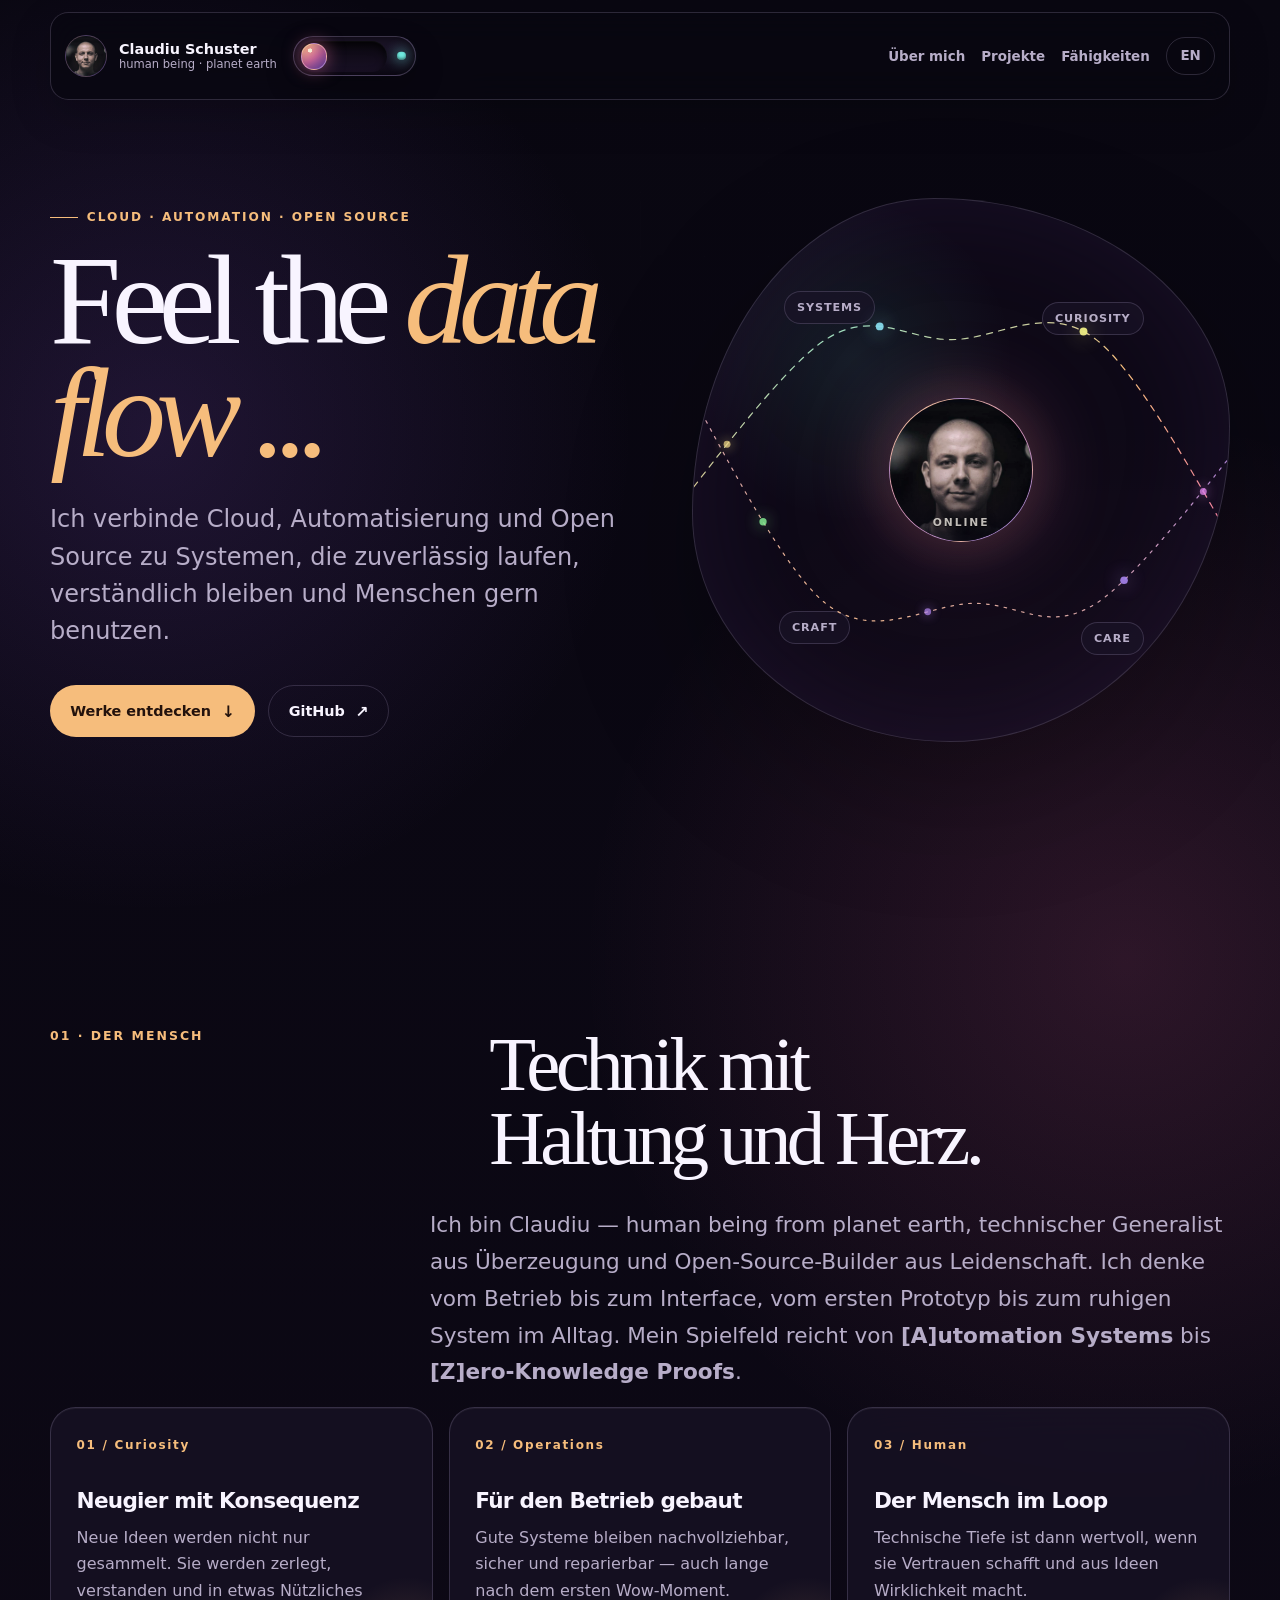
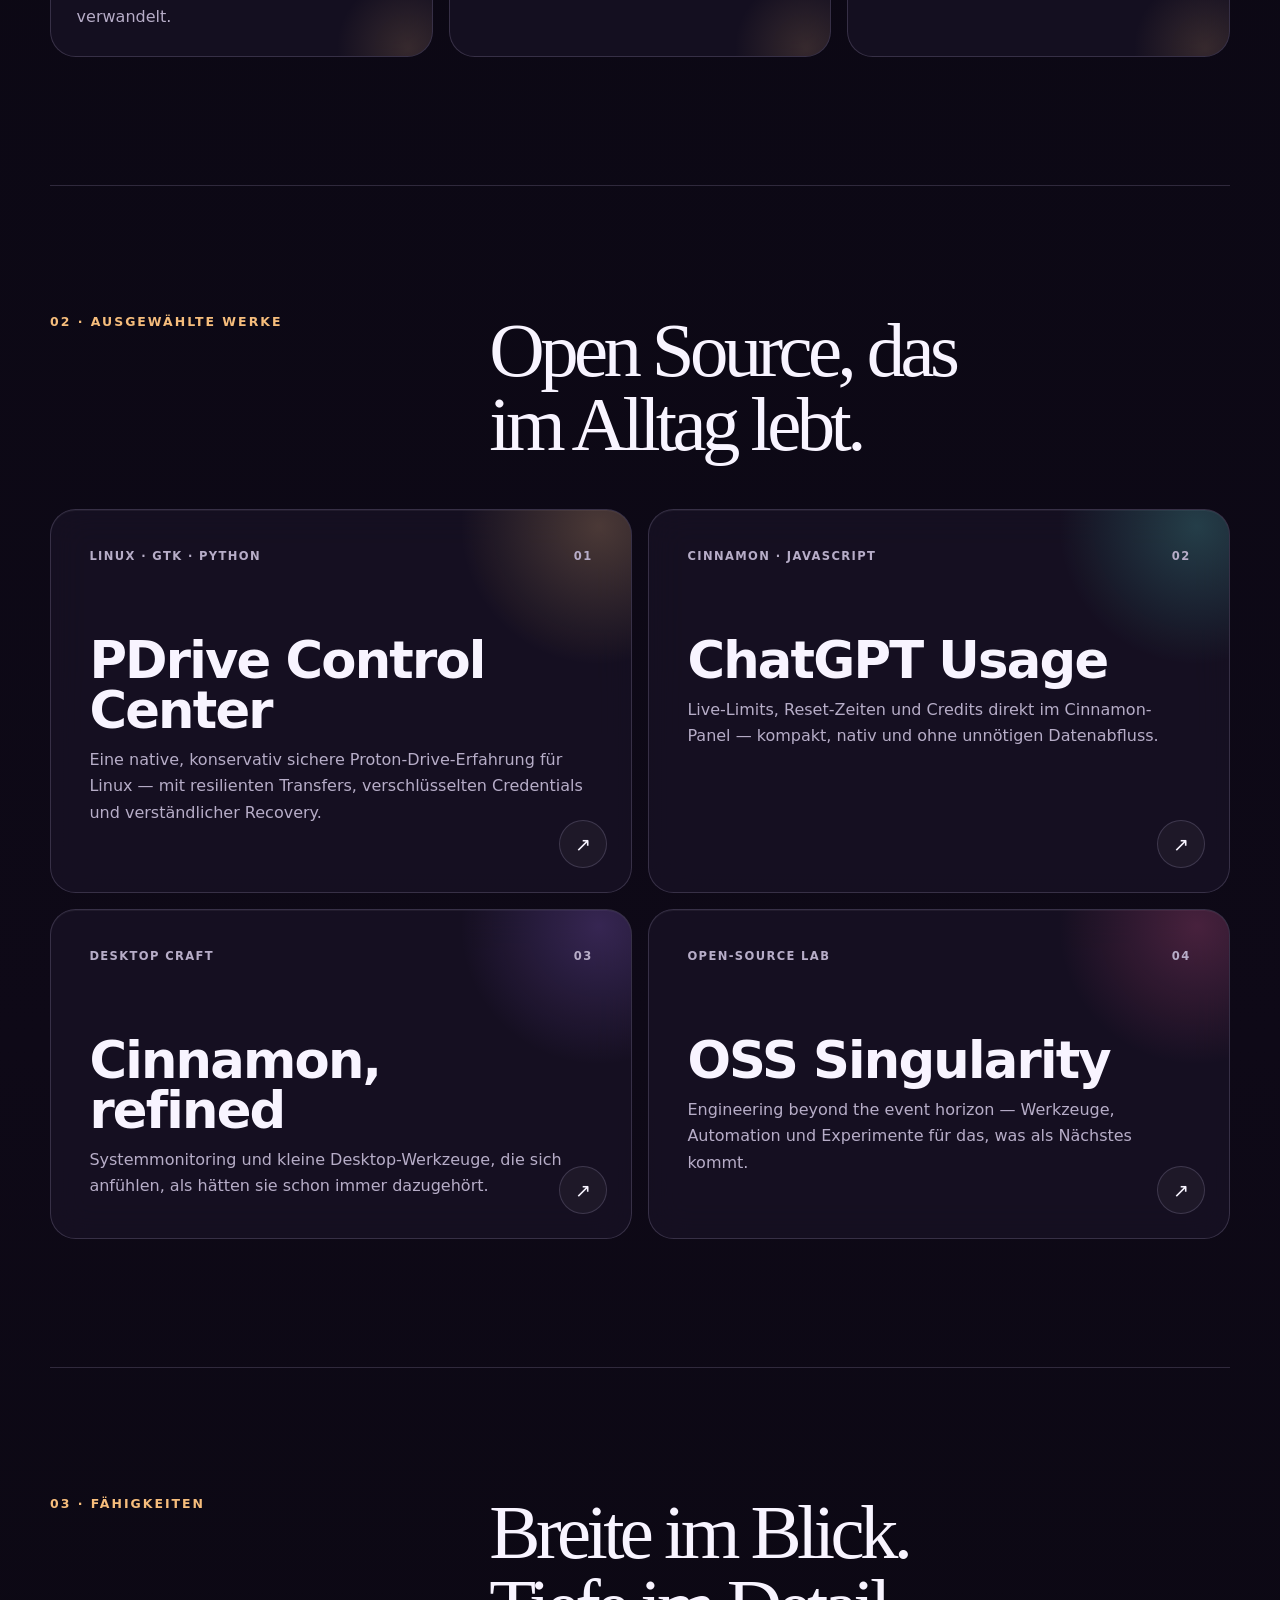
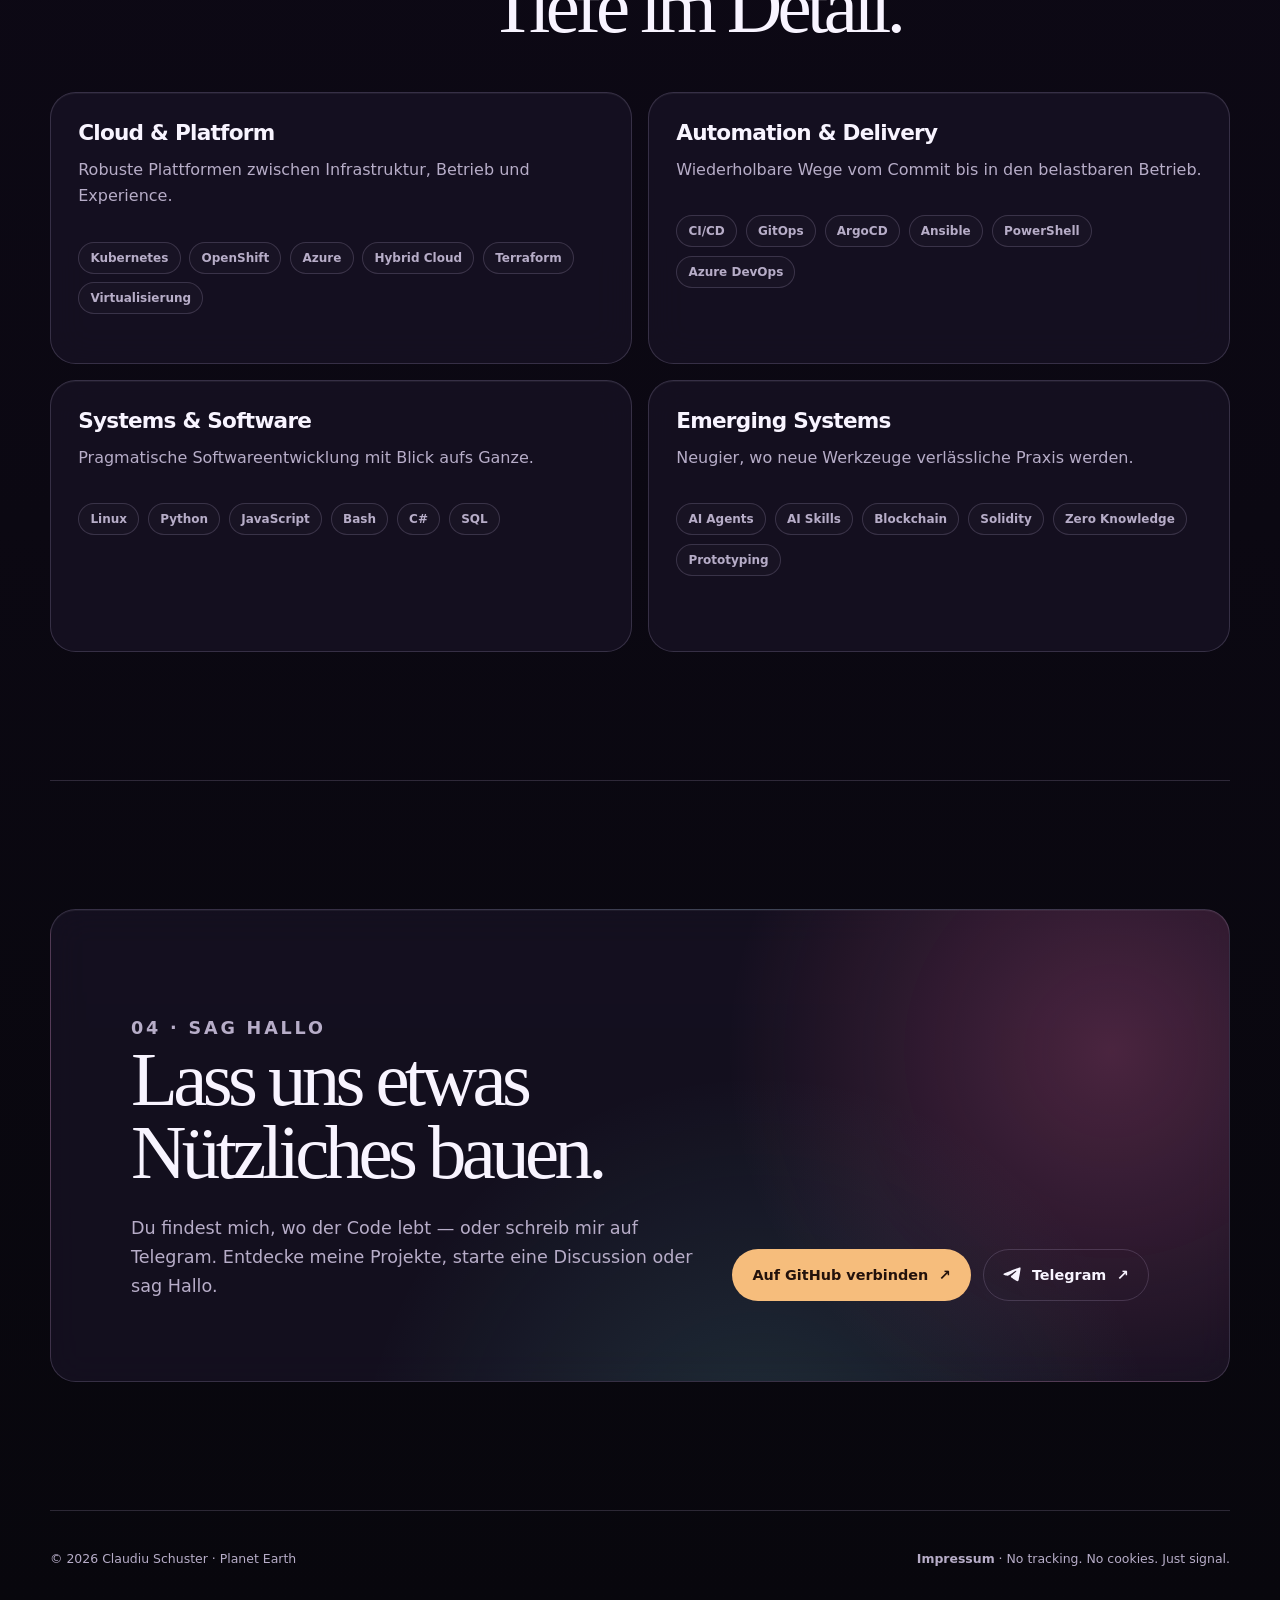
==== index.html @ f8cb6d6e "Rename work anchor to projects Align the project section's URL anchor and theme-switcher selectors w" ====
<!doctype html>
<html lang="de" data-world="atelier" data-bilingual>
  <head>
    <meta charset="utf-8">
    <meta name="viewport" content="width=device-width, initial-scale=1">
    <meta name="description" content="Claudiu Schuster verbindet Cloud, Automation und Open Source mit technischer Tiefe und menschlicher Neugier.">
    <meta id="theme-color" name="theme-color" content="#090711">
    <meta property="og:type" content="website">
    <meta property="og:site_name" content="Claudiu Schuster">
    <meta property="og:locale" content="de_DE">
    <meta property="og:locale:alternate" content="en_US">
    <meta property="og:title" content="Claudiu Schuster — Feel the data flow ...">
    <meta property="og:description" content="Cloud, Automation und Open Source — technische Tiefe mit menschlicher Neugier.">
    <meta property="og:url" content="https://claudiuschuster.de/">
    <meta property="og:image" content="https://claudiuschuster.de/assets/social-preview.png">
    <meta property="og:image:secure_url" content="https://claudiuschuster.de/assets/social-preview.png">
    <meta property="og:image:type" content="image/png">
    <meta property="og:image:width" content="1200">
    <meta property="og:image:height" content="630">
    <meta property="og:image:alt" content="Claudiu Schuster — two design worlds, one engineering signal">
    <meta name="twitter:card" content="summary_large_image">
    <meta name="twitter:title" content="Claudiu Schuster — Feel the data flow ...">
    <meta name="twitter:description" content="Cloud, Automation und Open Source — technische Tiefe mit menschlicher Neugier.">
    <meta name="twitter:image" content="https://claudiuschuster.de/assets/social-preview.png">
    <meta name="twitter:image:alt" content="Claudiu Schuster — two design worlds, one engineering signal">
    <link rel="canonical" href="https://claudiuschuster.de/">
    <link rel="icon" href="assets/favicon.svg" type="image/svg+xml">
    <title>Claudiu Schuster — Feel the data flow ...</title>
    <link rel="stylesheet" href="assets/base.css">
    <link rel="stylesheet" href="assets/world-switch.css">
    <link id="world-theme" rel="stylesheet" href="assets/atelier.css">
    <script src="assets/theme-boot.js"></script>
    <script src="assets/theme-switcher.js" defer></script>
    <script src="assets/profile-edge-transition.js" defer></script>
  </head>
  <body>
    <a class="skip-link" href="#main"><span class="lang-de">Zum Inhalt springen</span><span class="lang-en">Skip to content</span></a>
    <div class="world-flare" aria-hidden="true"></div>
    <p class="visually-hidden" id="world-status" aria-live="polite"></p>

    <header class="site-header site-shell">
      <div class="header-identity">
        <a class="brand" href="./" aria-label="Claudiu Schuster — Startseite" data-label-de="Claudiu Schuster — Startseite" data-label-en="Claudiu Schuster — Home"><span class="brand-mark"><img src="assets/profile.png" alt="" width="640" height="640"></span><span class="brand-copy"><strong>Claudiu Schuster</strong><span>human being · planet earth</span></span></a>
        <button class="dimension-switch dimension-switch--atelier" type="button" role="switch" aria-checked="false" aria-label="Zum Prismatic Workshop wechseln" data-label-de="Zum Prismatic Workshop wechseln" data-label-en="Switch to Prismatic Workshop" data-world-target="prismatic"><span class="atelier-rail"><span class="atelier-orb"></span></span><span class="atelier-led" aria-hidden="true"></span></button>
        <button class="dimension-switch dimension-switch--prismatic" type="button" role="switch" aria-checked="true" aria-label="Zum Data Flow Atelier wechseln" data-label-de="Zum Data Flow Atelier wechseln" data-label-en="Switch to Data Flow Atelier" data-world-target="atelier"><span class="prism-return" aria-hidden="true">◐</span><span class="prism-current">spectrum</span><span class="prism-arrow" aria-hidden="true">↙</span></button>
      </div>
      <nav class="site-nav" aria-label="Hauptnavigation" data-label-de="Hauptnavigation" data-label-en="Main navigation">
        <ul class="nav-links"><li><a href="#about"><span class="lang-de">Über mich</span><span class="lang-en">About</span></a></li><li><a href="#projects"><span class="lang-de">Projekte</span><span class="lang-en">Projects</span></a></li><li><a href="#capabilities"><span class="lang-de">Fähigkeiten</span><span class="lang-en">Capabilities</span></a></li></ul>
        <ul class="nav-actions"><li><button class="language-link" type="button" aria-label="Zur englischen Sprachversion wechseln" data-label-de="Zur englischen Sprachversion wechseln" data-label-en="Switch to the German language version" data-language-toggle><span class="lang-de">EN</span><span class="lang-en">DE</span></button></li></ul>
      </nav>
    </header>

    <main id="main">
      <section class="hero site-shell" aria-labelledby="hero-title">
        <div class="hero-copy">
          <p class="eyebrow"><span data-world-only="atelier">Cloud · Automation · Open Source</span><span data-world-only="prismatic">Feel the data flow ...</span></p>
          <h1 id="hero-title"><span data-world-only="atelier">Feel the <em>data flow ...</em></span><span data-world-only="prismatic"><span class="lang-de">Neugier, <em>die liefert.</em></span><span class="lang-en">Curiosity <em>that ships.</em></span></span></h1>
          <p class="hero-lead"><span data-world-only="atelier"><span class="lang-de">Ich verbinde Cloud, Automatisierung und Open Source zu Systemen, die zuverlässig laufen, verständlich bleiben und Menschen gern benutzen.</span><span class="lang-en">I connect cloud, automation and open source into systems that run reliably, remain understandable and feel good to use.</span></span><span data-world-only="prismatic"><span class="lang-de">Ich mache robuste Systeme aus Cloud, Automatisierung und Open Source — mit technischer Tiefe, Freude am Experiment und<br>einem klaren Blick für die Menschen davor.</span><span class="lang-en">I turn cloud, automation and open source into robust systems — with technical depth, joy in experimentation and a clear view of the people in front of them.</span></span></p>
          <div class="hero-actions"><a class="button button-primary" href="#projects"><span data-world-only="atelier"><span class="lang-de">Werke entdecken</span><span class="lang-en">Explore the creations</span></span><span data-world-only="prismatic"><span class="lang-de">Zeig mir die Projekte</span><span class="lang-en">Show me the projects</span></span> <span class="button-arrow" aria-hidden="true">↓</span></a><a class="button" href="https://github.com/ClaudiuSchuster">GitHub <span class="button-arrow" aria-hidden="true">↗</span></a></div>
        </div>
        <div class="flow-canvas" aria-hidden="true">
          <svg viewBox="0 0 600 600" preserveAspectRatio="none" aria-hidden="true">
            <defs><linearGradient id="atelierGradientOne" x1="0" y1="0" x2="1" y2="1"><stop offset="0" stop-color="#70eadf"/><stop offset="0.48" stop-color="#f6bd7c"/><stop offset="1" stop-color="#ee6da9"/></linearGradient><linearGradient id="atelierGradientTwo" x1="1" y1="0" x2="0" y2="1"><stop offset="0" stop-color="#9a72e8"/><stop offset="1" stop-color="#f6bd7c"/></linearGradient></defs>
            <path class="flow-line flow-line-one" d="M-40 430 C120 410 75 210 275 175 S520 450 650 310"/><path class="flow-line flow-line-two" d="M-50 185 C120 260 175 45 330 120 S430 420 650 460"/><circle class="flow-node" cx="70.5" cy="192.5" r="4"/><circle class="flow-node" cx="102" cy="309" r="4"/><circle class="flow-node" cx="274" cy="174" r="4"/><circle class="flow-node" cx="458" cy="250" r="4"/><circle class="flow-node" cx="332" cy="121" r="4"/><circle class="flow-node" cx="455.9" cy="277.1" r="4"/>
          </svg>
          <div class="signal-core"><span class="signal-shadow-frame" aria-hidden="true"></span><img src="assets/profile.png" alt="" width="640" height="640"><span class="signal-status"><span data-world-only="atelier">online</span><span data-world-only="prismatic">build mode</span></span></div><span class="signal-tag">systems</span><span class="signal-tag">curiosity</span><span class="signal-tag">craft</span><span class="signal-tag">care</span>
        </div>
      </section>

      <section class="section site-shell" id="about" aria-labelledby="about-title">
        <div class="section-header"><p class="section-kicker"><span class="lang-de">01 · Der Mensch</span><span class="lang-en">01 · The human</span></p><h2 id="about-title"><span data-world-only="atelier"><span class="lang-de">Technik mit Haltung und Herz.</span><span class="lang-en">Technology with purpose and heart.</span></span><span data-world-only="prismatic"><span class="lang-de">Generalist aus Überzeugung. Builder aus Leidenschaft.</span><span class="lang-en">Generalist by choice. Builder by nature.</span></span></h2></div>
        <p class="section-intro"><span class="lang-de">Ich bin Claudiu — human being from planet earth, technischer Generalist aus Überzeugung und Open-Source-Builder aus Leidenschaft. Ich denke vom Betrieb bis zum Interface, vom ersten Prototyp bis zum ruhigen System im Alltag. Mein Spielfeld reicht von <strong>[A]utomation Systems</strong> bis <strong>[Z]ero-Knowledge Proofs</strong>.</span><span class="lang-en">I’m Claudiu — a human being from planet earth, a technical generalist by conviction and an open-source builder by passion. I think from operations to interface, from the first prototype to the calm system people rely on every day. My playground spans <strong>[A]utomation Systems</strong> to <strong>[Z]ero-Knowledge Proofs</strong>.</span></p>
        <div class="about-grid"><article class="principle"><span class="principle-number">01 / Curiosity</span><h3><span class="lang-de">Neugier mit Konsequenz</span><span class="lang-en">Curiosity with consequence</span></h3><p><span class="lang-de">Neue Ideen werden nicht nur gesammelt. Sie werden zerlegt, verstanden und in etwas Nützliches verwandelt.</span><span class="lang-en">New ideas are not merely collected. They are dismantled, understood and shaped into something useful.</span></p></article><article class="principle"><span class="principle-number">02 / Operations</span><h3><span class="lang-de">Für den Betrieb gebaut</span><span class="lang-en">Built to be operated</span></h3><p><span class="lang-de">Gute Systeme bleiben nachvollziehbar, sicher und reparierbar — auch lange nach dem ersten Wow-Moment.</span><span class="lang-en">Good systems remain understandable, secure and repairable — long after the first wow moment.</span></p></article><article class="principle"><span class="principle-number">03 / Human</span><h3><span class="lang-de">Der Mensch im Loop</span><span class="lang-en">The human in the loop</span></h3><p><span class="lang-de">Technische Tiefe ist dann wertvoll, wenn sie Vertrauen schafft und aus Ideen Wirklichkeit macht.</span><span class="lang-en">Technical depth matters most when it builds trust and turns ideas into reality.</span></p></article></div>
      </section>

      <section class="section site-shell" id="projects" aria-labelledby="projects-title">
        <div class="section-header"><p class="section-kicker">02 · <span class="lang-de">Ausgewählte Werke</span><span class="lang-en">Selected creations</span></p><h2 id="projects-title"><span data-world-only="atelier"><span class="lang-de">Open Source, das im Alltag lebt.</span><span class="lang-en">Open Source for everyday life.</span></span><span data-world-only="prismatic"><span class="lang-de">Ideen werden zu nützlichen Dingen.</span><span class="lang-en">Ideas turned into useful things.</span></span></h2></div>
        <div class="project-grid"><a class="project-card" data-preview-src="https://raw.githubusercontent.com/oss-singularity/proton-drive-linux/main/.github/social-preview.png" href="https://github.com/oss-singularity/proton-drive-linux"><span class="project-meta"><span>Linux · GTK · Python</span><span>01</span></span><h3>PDrive Control Center</h3><p><span class="lang-de">Eine native, konservativ sichere Proton-Drive-Erfahrung für Linux — mit resilienten Transfers, verschlüsselten Credentials und verständlicher Recovery.</span><span class="lang-en">A native, conservatively safe Proton Drive experience for Linux — with resilient transfers, encrypted credentials and understandable recovery.</span></p><span class="project-link" aria-hidden="true">↗</span></a><a class="project-card" data-preview-src="https://raw.githubusercontent.com/oss-singularity/cinnamon-chatgpt-usage/main/.github/social-preview.png" href="https://github.com/oss-singularity/cinnamon-chatgpt-usage"><span class="project-meta"><span>Cinnamon · JavaScript</span><span>02</span></span><h3>ChatGPT Usage</h3><p><span class="lang-de">Live-Limits, Reset-Zeiten und Credits direkt im Cinnamon-Panel — kompakt, nativ und ohne unnötigen Datenabfluss.</span><span class="lang-en">Live limits, reset times and credits in the Cinnamon panel — compact, native and without unnecessary data exposure.</span></p><span class="project-link" aria-hidden="true">↗</span></a><a class="project-card" data-preview-src="https://repository-images.githubusercontent.com/1343030536/d2d77c58-d01d-4e59-8258-5c954080e904" href="https://github.com/oss-singularity/cinnamon-system-monitor"><span class="project-meta"><span>Desktop craft</span><span>03</span></span><h3>Cinnamon, refined</h3><p><span class="lang-de">Systemmonitoring und kleine Desktop-Werkzeuge, die sich anfühlen, als hätten sie schon immer dazugehört.</span><span class="lang-en">System monitoring and small desktop tools that feel as though they have always belonged there.</span></p><span class="project-link" aria-hidden="true">↗</span></a><a class="project-card" data-preview-src="https://oss-singularity.io/assets/social/oss-singularity-social-preview.png" href="https://github.com/oss-singularity"><span class="project-meta"><span>Open-source lab</span><span>04</span></span><h3>OSS Singularity</h3><p><span class="lang-de">Engineering beyond the event horizon — Werkzeuge, Automation und Experimente für das, was als Nächstes kommt.</span><span class="lang-en">Engineering beyond the event horizon — tools, automation and experiments built for what comes next.</span></p><span class="project-link" aria-hidden="true">↗</span></a></div>
      </section>

      <section class="section site-shell" id="capabilities" aria-labelledby="capabilities-title">
        <div class="section-header"><p class="section-kicker">03 · <span class="lang-de">Fähigkeiten</span><span class="lang-en">Capabilities</span></p><h2 id="capabilities-title"><span data-world-only="atelier"><span class="lang-de">Breite im Blick. Tiefe im Detail.</span><span class="lang-en">Breadth in view. Depth in detail.</span></span><span data-world-only="prismatic"><span class="lang-de">Full-spectrum engineering.</span><span class="lang-en">Full-spectrum engineering.</span></span></h2></div>
        <div class="capability-grid"><article class="capability-card"><h3>Cloud & Platform</h3><p><span class="lang-de">Robuste Plattformen zwischen Infrastruktur, Betrieb und Experience.</span><span class="lang-en">Robust platforms across infrastructure, operations and experience.</span></p><ul class="tag-list"><li>Kubernetes</li><li>OpenShift</li><li>Azure</li><li>Hybrid Cloud</li><li>Terraform</li><li><span class="lang-de">Virtualisierung</span><span class="lang-en">Virtualization</span></li></ul></article><article class="capability-card"><h3>Automation & Delivery</h3><p><span class="lang-de">Wiederholbare Wege vom Commit bis in den belastbaren Betrieb.</span><span class="lang-en">Repeatable paths from commit to resilient operations.</span></p><ul class="tag-list"><li>CI/CD</li><li>GitOps</li><li>ArgoCD</li><li>Ansible</li><li>PowerShell</li><li>Azure DevOps</li></ul></article><article class="capability-card"><h3>Systems & Software</h3><p><span class="lang-de">Pragmatische Softwareentwicklung mit Blick aufs Ganze.</span><span class="lang-en">Pragmatic software engineering with a clear view of the full system.</span></p><ul class="tag-list"><li>Linux</li><li>Python</li><li>JavaScript</li><li>Bash</li><li>C#</li><li>SQL</li></ul></article><article class="capability-card"><h3>Emerging Systems</h3><p><span class="lang-de">Neugier, wo neue Werkzeuge verlässliche Praxis werden.</span><span class="lang-en">Curiosity where new tools become reliable practice.</span></p><ul class="tag-list"><li>AI Agents</li><li>AI Skills</li><li>Blockchain</li><li>Solidity</li><li>Zero Knowledge</li><li>Prototyping</li></ul></article></div>
      </section>

      <section class="section site-shell" id="contact" aria-labelledby="contact-title"><div class="contact-card"><div><p class="section-kicker">04 · <span class="lang-de">Sag Hallo</span><span class="lang-en">Say hello</span></p><h2 id="contact-title"><span data-world-only="atelier"><span class="lang-de">Lass uns etwas Nützliches bauen.</span><span class="lang-en">Let’s build something useful.</span></span><span data-world-only="prismatic"><span class="lang-de">Lass uns das nächste Ding verwirklichen.</span><span class="lang-en">Let’s make the next thing real.</span></span></h2><p><span class="lang-de">Du findest mich, wo der Code lebt — oder schreib mir auf Telegram. Entdecke meine Projekte, starte eine Discussion oder sag Hallo.</span><span class="lang-en">You’ll find me where the code lives — or message me on Telegram.<br>Explore my projects, start a discussion or say hello.</span></p></div><div class="contact-actions"><a class="button button-primary" href="https://github.com/ClaudiuSchuster"><span class="lang-de">Auf GitHub verbinden</span><span class="lang-en">Connect on GitHub</span> <span aria-hidden="true">↗</span></a><a class="button" href="https://t.me/ClaudiuSchuster"><svg class="telegram-icon" width="16" height="16" viewBox="0 0 16 16" fill="currentColor" aria-hidden="true" focusable="false"><path d="M1.331 6.366C5.358 4.672 8.043 3.556 9.386 3.017c3.836-1.541 4.633-1.808 5.152-1.817.114-.002.37.025.536.155.14.11.178.257.196.361.019.104.042.34.023.525-.208 2.108-1.107 7.225-1.565 9.586-.193.999-.575 1.334-.944 1.367-.803.071-1.412-.512-2.188-1.003-1.216-.77-1.902-1.248-3.082-1.999-1.364-.868-.48-1.345.298-2.124.203-.204 3.737-3.307 3.805-3.588.009-.036.017-.167-.064-.236-.081-.07-.2-.046-.286-.027-.122.026-2.064 1.266-5.826 3.717-.551.366-1.05.544-1.498.534-.493-.01-1.442-.269-2.147-.49-.865-.272-1.552-.415-1.492-.876.031-.24.373-.486 1.027-.737Z"></path></svg>Telegram <span aria-hidden="true">↗</span></a></div></div></section>
    </main>

    <footer class="site-footer site-shell"><span>© 2026 Claudiu Schuster · Planet Earth</span><span><a href="legal.html"><span class="lang-de">Impressum</span><span class="lang-en">Legal notice</span></a> · No tracking. No cookies. <span data-world-only="atelier">Just signal.</span><span data-world-only="prismatic">Full spectrum.</span></span></footer>
  </body>
</html>
---- assets/base.css ----
:root {
  color-scheme: dark;
  font-family: Inter, ui-sans-serif, system-ui, -apple-system, BlinkMacSystemFont, "Segoe UI", sans-serif;
  font-synthesis: none;
  text-rendering: optimizeLegibility;
}

* {
  box-sizing: border-box;
}

html {
  scroll-behavior: smooth;
}

body {
  margin: 0;
  min-width: 320px;
  min-height: 100vh;
}

a {
  color: inherit;
}

button,
a {
  -webkit-tap-highlight-color: transparent;
}

.lang-en {
  display: none;
}

html[lang="en"] .lang-de {
  display: none;
}

html[lang="en"] .lang-en {
  display: revert;
}

:focus-visible {
  outline: 3px solid var(--focus);
  outline-offset: 4px;
}

.skip-link {
  position: fixed;
  z-index: 100;
  top: 1rem;
  left: 1rem;
  padding: 0.75rem 1rem;
  transform: translateY(-200%);
  border-radius: 999px;
  background: var(--surface-strong);
  color: var(--text);
}

.skip-link:focus {
  transform: translateY(0);
}

.site-shell {
  width: min(1180px, calc(100% - 2rem));
  margin-inline: auto;
}

.site-header {
  position: sticky;
  top: 0.75rem;
  z-index: 20;
  display: flex;
  align-items: center;
  justify-content: space-between;
  gap: 1rem;
  min-height: 5.5rem;
  transform: translateY(var(--header-lift, 0rem)) scale(var(--header-scale, 1));
  transform-origin: top center;
  transition: min-height 220ms ease, padding 220ms ease, border-color 220ms ease, background 220ms ease, box-shadow 220ms ease, transform 160ms ease;
  will-change: transform;
}

.site-header.is-scrolled {
  min-height: 4.6rem;
}

.brand {
  display: inline-flex;
  align-items: center;
  gap: 0.75rem;
  text-decoration: none;
}

.brand-mark {
  display: grid;
  overflow: hidden;
  width: 2.65rem;
  aspect-ratio: 1;
  place-items: center;
  border-radius: 50%;
  font-weight: 800;
  letter-spacing: -0.08em;
}

.brand-mark img {
  display: block;
  width: 100%;
  height: 100%;
  object-fit: cover;
}

.brand-copy {
  display: grid;
  gap: 0.05rem;
}

.brand-copy strong {
  font-size: 0.9rem;
}

.brand-copy span {
  color: var(--muted);
  font-size: 0.72rem;
}

.site-nav,
.nav-links,
.nav-actions {
  display: flex;
  align-items: center;
  gap: 1rem;
}

.nav-links,
.nav-actions {
  margin: 0;
  padding: 0;
  list-style: none;
}

.nav-links a,
.nav-actions a,
.nav-actions button {
  font-size: 0.84rem;
  font-weight: 700;
  text-decoration: none;
}

.language-link {
  display: none;
  min-height: 2.4rem;
  align-items: center;
  justify-content: center;
  padding-inline: 0.85rem;
  border: 1px solid var(--line);
  border-radius: 999px;
  background: transparent;
  color: inherit;
  cursor: pointer;
  font: inherit;
}

.js .language-link {
  display: inline-flex;
}

.eyebrow {
  display: inline-flex;
  align-items: center;
  gap: 0.55rem;
  margin: 0 0 1.25rem;
  color: var(--accent);
  font-size: 0.76rem;
  font-weight: 800;
  letter-spacing: 0.16em;
  text-transform: uppercase;
}

.eyebrow::before {
  width: 1.75rem;
  height: 1px;
  background: currentColor;
  content: "";
}

.hero {
  display: grid;
  min-height: calc(100vh - 5.5rem);
  align-items: center;
  gap: 3rem;
  padding-block: 4rem 7rem;
}

.hero-copy h1 {
  max-width: 10ch;
  margin: 0;
  font-size: clamp(4.2rem, 10vw, 8.6rem);
  font-weight: 750;
  letter-spacing: -0.075em;
  line-height: 0.88;
}

.hero-lead {
  max-width: 37rem;
  margin: 2rem 0 0;
  color: var(--muted);
  font-size: clamp(1.15rem, 2vw, 1.5rem);
  line-height: 1.55;
}

.hero-actions {
  display: flex;
  flex-wrap: wrap;
  gap: 0.85rem;
  margin-top: 2.2rem;
}

.button {
  display: inline-flex;
  min-height: 3.25rem;
  align-items: center;
  justify-content: center;
  gap: 0.65rem;
  padding: 0.75rem 1.2rem;
  border: 1px solid var(--line);
  border-radius: 999px;
  font-size: 0.9rem;
  font-weight: 800;
  text-decoration: none;
}

.button-primary {
  border-color: transparent;
  background: var(--accent);
  color: var(--accent-ink);
}

.button-arrow {
  font-size: 1.1em;
}

.flow-canvas {
  position: relative;
  min-height: 34rem;
  overflow: hidden;
}

.flow-canvas svg {
  position: absolute;
  z-index: 2;
  inset: 0;
  width: 100%;
  height: 100%;
  overflow: hidden;
}

.flow-shape {
  position: absolute;
  z-index: 2;
  top: 0;
  left: 0;
  display: none;
  pointer-events: none;
  transform-origin: 50% 50%;
  will-change: transform;
}

.flow-canvas--interactive svg {
  z-index: 5;
  pointer-events: none;
}

.signal-core {
  position: absolute;
  z-index: 3;
  display: grid;
  width: 9rem;
  aspect-ratio: 1;
  place-items: center;
  overflow: hidden;
  border-radius: 50%;
  isolation: isolate;
  text-align: center;
}

.signal-core > img {
  position: absolute;
  z-index: 0;
  inset: 0;
  width: 100%;
  height: 100%;
  object-fit: cover;
  object-position: 50% 43%;
  filter: saturate(0.78) contrast(1.06);
}

.signal-core::after {
  position: absolute;
  z-index: 0;
  inset: 0;
  background: linear-gradient(180deg, transparent 48%, rgb(9 7 17 / 12%) 62%, rgb(9 7 17 / 78%) 100%);
  content: "";
}

.signal-status {
  position: absolute;
  z-index: 1;
  right: 0;
  bottom: 0.78rem;
  left: 0;
  display: block;
  margin: 0;
  color: #fff9f2;
  font-size: 0.67rem;
  font-weight: 800;
  letter-spacing: 0.18em;
  line-height: 1;
  text-shadow: 0 1px 0 rgb(0 0 0 / 55%), 0 0 0.5rem rgb(0 0 0 / 65%);
  animation: signal-status-breathe 7.2s ease-in-out infinite;
  text-transform: uppercase;
}

.signal-status > span {
  display: block;
}

@keyframes signal-status-breathe {
  0%,
  100% {
    opacity: 0;
    text-shadow: 0 1px 0 rgb(0 0 0 / 55%), 0 0 0.5rem rgb(0 0 0 / 65%);
  }

  50% {
    opacity: 1;
    text-shadow: 0 1px 0 rgb(0 0 0 / 55%), 0 0 0.8rem rgb(255 249 242 / 32%), 0 0 1.2rem rgb(255 249 242 / 14%);
  }
}

.signal-tag {
  position: absolute;
  z-index: 4;
  padding: 0.55rem 0.75rem;
  border: 1px solid var(--line);
  border-radius: 999px;
  background: var(--surface);
  color: var(--muted);
  font-size: 0.7rem;
  font-weight: 800;
  letter-spacing: 0.08em;
  text-transform: uppercase;
}

.section {
  padding-block: clamp(5rem, 10vw, 9rem);
}

.section-header {
  display: grid;
  grid-template-columns: minmax(0, 0.55fr) minmax(0, 1fr);
  gap: 2rem;
  align-items: start;
  margin-bottom: 3rem;
}

.section-kicker {
  margin: 0;
  color: var(--accent);
  font-size: 0.78rem;
  font-weight: 850;
  letter-spacing: 0.16em;
  text-transform: uppercase;
}

.section-header h2,
.contact-card h2 {
  max-width: 14ch;
  margin: 0;
  font-size: clamp(2.6rem, 6vw, 5.4rem);
  letter-spacing: -0.06em;
  line-height: 0.96;
}

.section-intro {
  max-width: 50rem;
  margin: 0 0 1rem auto;
  color: var(--muted);
  font-size: clamp(1.1rem, 2vw, 1.35rem);
  line-height: 1.7;
}

#about .section-header {
  margin-bottom: 2rem;
}

.about-grid,
.project-grid,
.capability-grid {
  display: grid;
  gap: 1rem;
}

.about-grid {
  grid-template-columns: repeat(3, 1fr);
}

.principle,
.project-card,
.capability-card,
.contact-card {
  position: relative;
  overflow: hidden;
  border: 1px solid var(--line);
  background: var(--surface);
}

.principle {
  min-height: 15rem;
  padding: 1.6rem;
}

.principle-number {
  color: var(--accent);
  font-size: 0.75rem;
  font-weight: 850;
  letter-spacing: 0.14em;
}

.principle h3,
.project-card h3,
.capability-card h3 {
  margin: 2.2rem 0 0.75rem;
  font-size: 1.35rem;
  letter-spacing: -0.035em;
}

.principle p,
.project-card p,
.capability-card p,
.contact-card p {
  margin: 0;
  color: var(--muted);
  line-height: 1.65;
}

.project-grid {
  grid-template-columns: repeat(12, 1fr);
}

.project-card {
  grid-column: span 6;
  min-height: 24rem;
  padding: clamp(1.5rem, 4vw, 2.4rem);
  text-decoration: none;
}

.project-card::after {
  position: absolute;
  z-index: 0;
  inset: 0;
  background-image: var(--project-preview-overlay), var(--project-preview-url);
  background-position: center, right center;
  background-repeat: no-repeat;
  background-size: 100% 100%, auto 100%;
  content: "";
  opacity: 0;
  pointer-events: none;
  transition: opacity 220ms ease;
}

.project-card.is-preview-active::after {
  opacity: 1;
}

.project-card > * {
  position: relative;
  z-index: 1;
}

.project-card:nth-child(3),
.project-card:nth-child(4) {
  grid-column: span 6;
  min-height: 20rem;
}

.project-meta {
  display: flex;
  justify-content: space-between;
  gap: 1rem;
  color: var(--muted);
  font-size: 0.72rem;
  font-weight: 800;
  letter-spacing: 0.12em;
  text-transform: uppercase;
}

.project-card h3 {
  max-width: 12ch;
  margin-top: 4.5rem;
  font-size: clamp(2rem, 4vw, 3.6rem);
  line-height: 0.98;
}

.project-card p {
  max-width: 36rem;
}

.project-link {
  position: absolute;
  right: 1.5rem;
  bottom: 1.5rem;
  display: grid;
  width: 3rem;
  aspect-ratio: 1;
  place-items: center;
  border: 1px solid var(--line);
  border-radius: 50%;
  font-size: 1.2rem;
}

.capability-grid {
  grid-template-columns: repeat(2, 1fr);
}

.capability-card {
  min-height: 17rem;
  padding: 1.7rem;
}

.capability-card h3 {
  margin-top: 0;
}

.tag-list {
  display: flex;
  flex-wrap: wrap;
  gap: 0.55rem;
  margin: 2rem 0 0;
  padding: 0;
  list-style: none;
}

.tag-list li {
  padding: 0.5rem 0.7rem;
  border: 1px solid var(--line);
  border-radius: 999px;
  color: var(--muted);
  font-size: 0.75rem;
  font-weight: 750;
}

.contact-card {
  display: grid;
  grid-template-columns: minmax(0, 1fr) auto;
  align-items: end;
  gap: 2rem;
  padding: clamp(2rem, 7vw, 5rem);
}

.contact-card p {
  max-width: 42rem;
  margin-top: 1.5rem;
  font-size: 1.1rem;
}

.contact-actions {
  display: flex;
  flex-wrap: wrap;
  justify-content: flex-end;
  gap: 0.75rem;
}

.telegram-icon {
  display: block;
  width: 1.15rem;
  height: 1.15rem;
  flex: 0 0 auto;
}

.site-footer {
  display: flex;
  justify-content: space-between;
  gap: 1rem;
  padding-block: 2.5rem;
  color: var(--muted);
  font-size: 0.78rem;
}

.site-footer a {
  font-weight: 800;
  text-decoration: none;
}

.legal-main {
  flex: 1;
  min-height: 0;
  padding-block: clamp(2.5rem, 5vw, 5rem);
}

body.legal-page {
  display: flex;
  flex-direction: column;
  height: 100vh;
  min-height: 100vh;
}

.legal-heading {
  max-width: 9ch;
  margin: 0;
  font-size: clamp(3.5rem, 7.5vw, 5.5rem);
  letter-spacing: -0.07em;
  line-height: 0.88;
}

.legal-intro {
  max-width: 46rem;
  margin: 1.75rem 0 3rem;
  color: var(--muted);
  font-size: clamp(1.05rem, 2vw, 1.3rem);
  line-height: 1.6;
}

.legal-grid {
  display: grid;
  grid-template-columns: repeat(2, minmax(0, 1fr));
  gap: 1rem;
  max-width: 56rem;
}

.legal-card {
  padding: clamp(1.5rem, 4vw, 2.5rem);
  border: 1px solid var(--line);
  background: var(--surface);
}

.legal-card h2 {
  margin: 0 0 1.25rem;
  font-size: 1rem;
  letter-spacing: 0.12em;
  text-transform: uppercase;
}

.legal-card p,
.legal-card address {
  margin: 0;
  color: var(--muted);
  font-style: normal;
  line-height: 1.75;
}

.legal-card a {
  color: var(--text);
  font-weight: 800;
}

.legal-back {
  margin-top: 2.5rem;
}

@media (max-height: 820px) and (min-width: 881px) {
  body.legal-page .legal-main {
    padding-block: 2rem;
  }

  body.legal-page .legal-intro {
    margin: 1rem 0 1.5rem;
  }

  body.legal-page .legal-back {
    margin-top: 1.5rem;
  }

  body.legal-page .site-footer {
    padding-block: 1.5rem;
  }
}

@media (max-height: 680px) and (min-width: 881px) {
  body.legal-page {
    height: auto;
  }

  body.legal-page .legal-main {
    min-height: min-content;
    padding-block: 0.5rem;
  }

  body.legal-page .legal-heading {
    font-size: clamp(3rem, 6vw, 4rem);
  }

  body.legal-page .legal-intro {
    margin: 0.75rem 0 1rem;
  }

  body.legal-page .legal-back {
    margin-top: 1rem;
  }

  body.legal-page .site-footer {
    padding-block: 1rem;
  }
}

@media (max-width: 880px) {
  body.legal-page {
    height: auto;
  }

  body.legal-page .legal-main {
    min-height: min-content;
  }
}

@media (max-width: 880px) {
  .site-header {
    top: 0.5rem;
    align-items: flex-start;
    padding-block: 1rem;
  }

  .site-header.is-scrolled {
    padding-block: 0.6rem;
  }

  .nav-links {
    display: none;
  }

  .hero {
    grid-template-columns: 1fr;
    padding-top: 5rem;
  }

  .flow-canvas {
    min-height: 26rem;
  }

  .section-header,
  .contact-card {
    grid-template-columns: 1fr;
  }

  .contact-actions {
    justify-content: flex-start;
  }

  .about-grid,
  .capability-grid {
    grid-template-columns: 1fr;
  }
}

@media (max-width: 620px) {
  .site-shell {
    width: min(100% - 1.25rem, 1180px);
  }

  .brand-copy {
    display: none;
  }

  .site-nav,
  .nav-actions {
    gap: 0.5rem;
  }

  .hero-copy h1 {
    font-size: clamp(3.8rem, 21vw, 6rem);
  }

  .project-grid {
    display: grid;
    grid-template-columns: 1fr;
  }

  .project-card,
  .project-card:nth-child(3),
  .project-card:nth-child(4) {
    grid-column: auto;
    min-height: 22rem;
  }

  .contact-actions {
    display: grid;
  }

  .contact-actions .button {
    width: 100%;
  }

  .site-footer {
    flex-direction: column;
  }

  .legal-grid {
    grid-template-columns: 1fr;
  }
}

@media (prefers-reduced-motion: reduce) {
  html {
    scroll-behavior: auto;
  }

  .signal-status {
    animation: none;
    opacity: 1;
    text-shadow: 0 1px 0 rgb(0 0 0 / 55%), 0 0 0.5rem rgb(0 0 0 / 65%);
  }

  *,
  *::before,
  *::after {
    animation-duration: 0.01ms;
    animation-iteration-count: 1;
    transition-duration: 0.01ms;
  }
}
---- assets/world-switch.css ----
.header-identity {
  display: flex;
  align-items: center;
  gap: 1rem;
}

html:not([data-world="prismatic"]) [data-world-only="prismatic"] {
  display: none;
}

html[data-world="prismatic"] [data-world-only="atelier"] {
  display: none;
}

html[data-world="prismatic"] [data-world-only="prismatic"] {
  display: revert;
}

.dimension-switch {
  position: relative;
  flex: none;
  display: none;
  border: 0;
  font: inherit;
  cursor: pointer;
  -webkit-tap-highlight-color: transparent;
}

.js:not([data-world="prismatic"]) .dimension-switch--atelier {
  display: block;
}

html.js[data-world="prismatic"] .dimension-switch--prismatic {
  display: grid;
}

.dimension-switch--atelier {
  width: 7.7rem;
  height: 2.55rem;
  padding: 0;
  border: 1px solid rgb(224 206 255 / 22%);
  border-radius: 999px;
  background: linear-gradient(180deg, #21182f, #0d0915);
  box-shadow: inset 0 0.2rem 0.7rem rgb(0 0 0 / 64%), 0 0.7rem 1.8rem rgb(0 0 0 / 25%);
  color: #f8f4ff;
}

.atelier-rail {
  position: absolute;
  top: 0.28rem;
  left: 0.3rem;
  width: 5.55rem;
  height: 1.95rem;
  border-radius: 999px;
  background: linear-gradient(180deg, #0b0810, #181024);
  box-shadow: inset 0 0.25rem 0.55rem rgb(0 0 0 / 75%), inset 0 1px rgb(255 255 255 / 7%);
}

.atelier-orb {
  position: absolute;
  top: 0.15rem;
  left: 0.15rem;
  width: 1.65rem;
  aspect-ratio: 1;
  border: 1px solid rgb(255 255 255 / 22%);
  border-radius: 50%;
  background:
    radial-gradient(circle at 34% 26%, #fff4dc 0 8%, transparent 9%),
    linear-gradient(145deg, #f6bd7c, #d86f9f 55%, #7959c2);
  box-shadow: 0 0 1.15rem rgb(232 117 160 / 55%), inset -0.3rem -0.3rem 0.7rem rgb(57 23 87 / 45%);
  transition: transform 420ms cubic-bezier(0.2, 0.8, 0.2, 1), filter 420ms ease;
}

.dimension-switch--atelier:hover .atelier-orb,
.dimension-switch--atelier:focus-visible .atelier-orb {
  filter: hue-rotate(48deg) saturate(1.2);
  transform: translateX(3.58rem) rotate(180deg);
}

.atelier-led {
  position: absolute;
  top: 50%;
  right: 0.58rem;
  width: 0.52rem;
  aspect-ratio: 1;
  border-radius: 50%;
  background: #70eadf;
  box-shadow: 0 0 0.8rem #70eadf, inset 0 -0.1rem 0.18rem rgb(0 0 0 / 45%);
  transform: translateY(-50%);
}

.dimension-switch--prismatic {
  width: 7.9rem;
  height: 2.65rem;
  grid-template-columns: 2.15rem 1fr 1.85rem;
  align-items: stretch;
  padding: 0;
  border: 2px solid #17131c;
  border-radius: 0;
  background: #fffaf1;
  box-shadow: 0.35rem 0.35rem 0 #17131c;
  color: #17131c;
  transform: rotate(-1deg);
  transition: box-shadow 160ms ease, transform 160ms ease;
}

.dimension-switch--prismatic:hover,
.dimension-switch--prismatic:focus-visible {
  box-shadow: 0.12rem 0.12rem 0 #17131c;
  transform: translate(0.2rem, 0.2rem) rotate(1deg);
}

.prism-return,
.prism-current,
.prism-arrow {
  display: grid;
  place-items: center;
  font-weight: 950;
}

.prism-return {
  border-right: 2px solid #17131c;
  background: #62e9dd;
}

.prism-current {
  background: linear-gradient(135deg, #ffdf4e 0 50%, #ff3f9b 50%);
  font-size: 0.68rem;
  letter-spacing: 0.08em;
  text-transform: uppercase;
}

.prism-arrow {
  border-left: 2px solid #17131c;
  background: #a980ff;
  font-size: 1rem;
}

.world-flare {
  position: fixed;
  z-index: 999;
  inset: 0;
  opacity: 0;
  background:
    radial-gradient(circle at 16% 8%, rgb(112 234 223 / 90%), transparent 22%),
    conic-gradient(from 90deg at 50% 50%, #090711, #ff3f9b, #ffdf4e, #62e9dd, #a980ff, #090711);
  pointer-events: none;
  transform: scale(1.2);
}

html.world-switching .world-flare {
  animation: world-flare 620ms cubic-bezier(0.7, 0, 0.3, 1);
}

html.world-switching,
html.language-switching {
  overflow-anchor: none;
}

.visually-hidden {
  position: absolute;
  width: 1px;
  height: 1px;
  overflow: hidden;
  clip: rect(0 0 0 0);
  clip-path: inset(50%);
  white-space: nowrap;
}

@keyframes world-flare {
  0%,
  100% {
    opacity: 0;
    transform: scale(1.2);
  }

  42%,
  58% {
    opacity: 0.88;
    transform: scale(1);
  }
}

@media (max-width: 720px) {
  .header-identity {
    gap: 0.6rem;
  }

  .dimension-switch--atelier,
  .dimension-switch--prismatic {
    transform: scale(0.9);
    transform-origin: left center;
  }

  .dimension-switch--prismatic:hover,
  .dimension-switch--prismatic:focus-visible {
    transform: scale(0.9) translate(0.12rem, 0.12rem) rotate(1deg);
  }
}

@media (prefers-reduced-motion: reduce) {
  .atelier-orb,
  .dimension-switch--prismatic {
    transition-duration: 1ms;
  }

  html.world-switching .world-flare {
    animation: none;
  }
}
---- assets/atelier.css ----
:root {
  --bg: #090711;
  --surface: rgb(26 20 39 / 68%);
  --surface-strong: #20172f;
  --text: #f8f4ff;
  --muted: #b7adc8;
  --line: rgb(224 206 255 / 17%);
  --accent: #f6bd7c;
  --accent-ink: #23120c;
  --focus: #73efe2;
  color-scheme: dark;
}

body {
  overflow-x: clip;
  background:
    radial-gradient(circle at 12% 9%, rgb(127 79 196 / 19%), transparent 30rem),
    radial-gradient(circle at 88% 20%, rgb(241 103 162 / 15%), transparent 34rem),
    linear-gradient(180deg, #090711 0%, #0e0917 55%, #08070d 100%);
  color: var(--text);
}

body::before {
  position: fixed;
  z-index: -1;
  inset: 0;
  opacity: 0.16;
  background-image: linear-gradient(rgb(255 255 255 / 5%) 1px, transparent 1px), linear-gradient(90deg, rgb(255 255 255 / 5%) 1px, transparent 1px);
  background-size: 4rem 4rem;
  mask-image: radial-gradient(circle at 50% 25%, black, transparent 70%);
  content: "";
}

.brand-mark {
  border: 1px solid var(--line);
  background: linear-gradient(135deg, rgb(246 189 124 / 18%), rgb(144 92 232 / 28%));
  box-shadow: inset 0 0 1.2rem rgb(255 255 255 / 5%);
}

.site-header {
  padding: 0.55rem 0.85rem;
  border: 1px solid var(--line);
  border-radius: 1.15rem;
  background: rgb(9 7 17 / 76%);
  box-shadow: 0 0.9rem 2.5rem rgb(0 0 0 / 18%);
  backdrop-filter: blur(16px);
}

.site-header.is-scrolled {
  background: rgb(26 20 39 / 90%);
  box-shadow: 0 0.9rem 2.5rem rgb(0 0 0 / 30%), 0 0 1.5rem rgb(246 189 124 / 7%);
}

@media (max-width: 880px) {
  .site-header {
    align-items: center;
  }
}

.nav-links a,
.nav-actions a,
.nav-actions button {
  color: var(--muted);
}

.nav-links a:hover,
.nav-actions a:hover,
.nav-actions button:hover {
  color: var(--text);
}

.button {
  transition: transform 180ms ease, border-color 180ms ease, background 180ms ease, box-shadow 180ms ease;
}

@media (hover: hover) and (pointer: fine) {
  .button:hover {
    box-shadow: 0 0.75rem 2rem rgb(0 0 0 / 24%), 0 0 1.25rem rgb(246 189 124 / 9%);
    transform: translateY(-0.15rem);
  }

  .button:not(.button-primary):hover {
    border-color: rgb(246 189 124 / 58%);
    background: rgb(246 189 124 / 9%);
  }

  .button-primary:hover {
    background: #ffd09a;
    box-shadow: 0 0.75rem 2rem rgb(0 0 0 / 24%), 0 0 1.5rem rgb(246 189 124 / 17%);
  }
}

.hero {
  grid-template-columns: minmax(0, 1.05fr) minmax(25rem, 0.95fr);
}

.hero-copy h1,
.section-header h2,
.contact-card h2,
.legal-heading {
  font-family: "Iowan Old Style", "Palatino Linotype", Palatino, Georgia, serif;
  font-weight: 500;
}

.legal-card {
  border-radius: 1.25rem;
  box-shadow: inset 0 0 2rem rgb(255 255 255 / 2%);
}

.hero-copy h1 em {
  color: var(--accent);
  font-weight: inherit;
}

.flow-canvas {
  border: 1px solid var(--line);
  border-radius: 45% 55% 52% 48% / 58% 42% 58% 42%;
  background:
    radial-gradient(circle at 50% 50%, rgb(236 167 120 / 14%), transparent 28%),
    radial-gradient(circle at 30% 30%, rgb(109 229 215 / 9%), transparent 30%),
    rgb(17 12 27 / 66%);
  box-shadow: inset 0 0 7rem rgb(131 83 191 / 10%), 0 3rem 8rem rgb(0 0 0 / 28%);
  animation: breathe 9s ease-in-out infinite alternate;
}

.flow-line {
  fill: none;
  stroke-linecap: round;
  stroke-width: 1.35;
}

.flow-line-one {
  stroke: url(#atelierGradientOne);
  stroke-dasharray: 7 7;
  animation: flow 20s linear infinite;
}

.flow-line-two {
  stroke: url(#atelierGradientTwo);
  stroke-dasharray: 3 7;
  animation: flow-reverse 26.25s linear infinite;
}

.flow-node {
  fill: #f9ce99;
  filter: drop-shadow(0 0 8px rgb(246 189 124 / 78%));
}

.signal-core {
  top: 50%;
  left: 50%;
  border: 1px solid rgb(255 255 255 / 28%);
  background:
    radial-gradient(circle at 33% 28%, rgb(255 243 207 / 45%), transparent 16%),
    linear-gradient(145deg, #f5b77b, #be6997 48%, #6d4fb5);
  box-shadow: 0 0 5rem rgb(218 108 152 / 32%), inset -1rem -1rem 2rem rgb(51 22 87 / 32%);
  color: #fff9f2;
  transform: translate(-50%, -50%);
}

.signal-status {
  color: rgb(255 249 242 / 75%);
}

.signal-tag {
  will-change: transform;
}

.signal-tag:nth-of-type(1) {
  top: 17%;
  left: 17%;
  animation: dodge-systems 20s ease-in-out infinite;
}

.signal-tag:nth-of-type(2) {
  top: 19%;
  right: 16%;
  animation: dodge-curiosity 23s ease-in-out infinite;
}

.signal-tag:nth-of-type(3) {
  bottom: 18%;
  left: 16%;
  animation: dodge-craft 21s ease-in-out infinite;
}

.signal-tag:nth-of-type(4) {
  right: 16%;
  bottom: 16%;
  animation: dodge-care 24s ease-in-out infinite;
}

.section + .section {
  border-top: 1px solid var(--line);
}

.principle,
.project-card,
.capability-card,
.contact-card {
  border-radius: 1.6rem;
  backdrop-filter: blur(18px);
  box-shadow: inset 0 1px rgb(255 255 255 / 5%);
}

.principle::after {
  position: absolute;
  right: -3rem;
  bottom: -4rem;
  width: 9rem;
  aspect-ratio: 1;
  border-radius: 50%;
  background: radial-gradient(circle, rgb(246 189 124 / 15%), transparent 70%);
  content: "";
}

.project-card {
  --project-preview-overlay: linear-gradient(90deg, rgb(9 7 17 / 100%) 0%, rgb(9 7 17 / 100%) 34%, rgb(9 7 17 / 20%) 55%, rgb(9 7 17 / 4%) 100%);
  transition: transform 260ms ease, border-color 260ms ease, background 260ms ease;
}

.project-card::after {
  clip-path: inset(0 0 0 100%);
  -webkit-mask-image: linear-gradient(90deg, transparent 0%, #000 42%, #000 100%);
  mask-image: linear-gradient(90deg, transparent 0%, #000 42%, #000 100%);
  transition: opacity 180ms ease, clip-path 520ms cubic-bezier(0.22, 1, 0.36, 1);
}

.project-card.is-preview-active::after {
  clip-path: inset(0);
}

.project-card:hover {
  border-color: rgb(246 189 124 / 44%);
  background: rgb(35 25 51 / 78%);
  transform: translateY(-0.35rem);
}

.project-card::before {
  position: absolute;
  top: -8rem;
  right: -7rem;
  width: 18rem;
  aspect-ratio: 1;
  border-radius: 50%;
  background: radial-gradient(circle, var(--project-glow, rgb(246 189 124 / 24%)), transparent 68%);
  content: "";
}

.project-card:nth-child(2) {
  --project-glow: rgb(91 226 215 / 22%);
}

.project-card:nth-child(3) {
  --project-glow: rgb(160 108 240 / 24%);
}

.project-card:nth-child(4) {
  --project-glow: rgb(239 91 155 / 23%);
}

.project-link {
  background: rgb(255 255 255 / 4%);
}

.tag-list li {
  background: rgb(255 255 255 / 2%);
}

.contact-card {
  background:
    radial-gradient(circle at 90% 30%, rgb(236 102 161 / 25%), transparent 24rem),
    radial-gradient(circle at 60% 120%, rgb(103 222 211 / 15%), transparent 25rem),
    var(--surface);
}

.site-footer {
  border-top: 1px solid var(--line);
}

@keyframes flow {
  to {
    stroke-dashoffset: -180;
  }
}

@keyframes flow-reverse {
  to {
    stroke-dashoffset: 180;
  }
}

@keyframes breathe {
  from {
    border-radius: 45% 55% 52% 48% / 58% 42% 58% 42%;
  }

  to {
    border-radius: 53% 47% 43% 57% / 44% 57% 43% 56%;
  }
}

@keyframes dodge-systems {
  0%,
  100% {
    transform: translate3d(0.8rem, 0.2rem, 0) rotate(-0.7deg);
  }

  25% {
    transform: translate3d(1.65rem, -0.75rem, 0) rotate(1.1deg);
  }

  50% {
    transform: translate3d(-0.45rem, 0.95rem, 0) rotate(-0.65deg);
  }

  75% {
    transform: translate3d(1.05rem, 0.35rem, 0) rotate(0.75deg);
  }
}

@keyframes dodge-curiosity {
  0%,
  100% {
    transform: translate3d(0.2rem, 0.45rem, 0) rotate(0.55deg);
  }

  25% {
    transform: translate3d(0.85rem, -0.7rem, 0) rotate(-1deg);
  }

  50% {
    transform: translate3d(-1.4rem, 0.3rem, 0) rotate(0.65deg);
  }

  75% {
    transform: translate3d(-0.35rem, 1.05rem, 0) rotate(-0.8deg);
  }
}

@keyframes dodge-craft {
  0%,
  100% {
    transform: translate3d(0.3rem, -0.45rem, 0) rotate(-0.55deg);
  }

  25% {
    transform: translate3d(-0.85rem, -1.1rem, 0) rotate(1deg);
  }

  50% {
    transform: translate3d(1.5rem, -0.3rem, 0) rotate(-0.85deg);
  }

  75% {
    transform: translate3d(0.55rem, 0.7rem, 0) rotate(0.65deg);
  }
}

@keyframes dodge-care {
  0%,
  100% {
    transform: translate3d(-1.05rem, -0.55rem, 0) rotate(0.75deg);
  }

  25% {
    transform: translate3d(-0.35rem, -1.25rem, 0) rotate(-0.75deg);
  }

  50% {
    transform: translate3d(0.5rem, -0.2rem, 0) rotate(0.6deg);
  }

  75% {
    transform: translate3d(-0.8rem, 0.55rem, 0) rotate(-1deg);
  }
}

@media (prefers-reduced-motion: reduce) {
  .button:hover {
    transform: none;
  }

  .flow-canvas .signal-tag {
    animation: none;
    transform: none;
    will-change: auto;
  }
}

@media (max-width: 880px) {
  .hero {
    grid-template-columns: 1fr;
  }
}
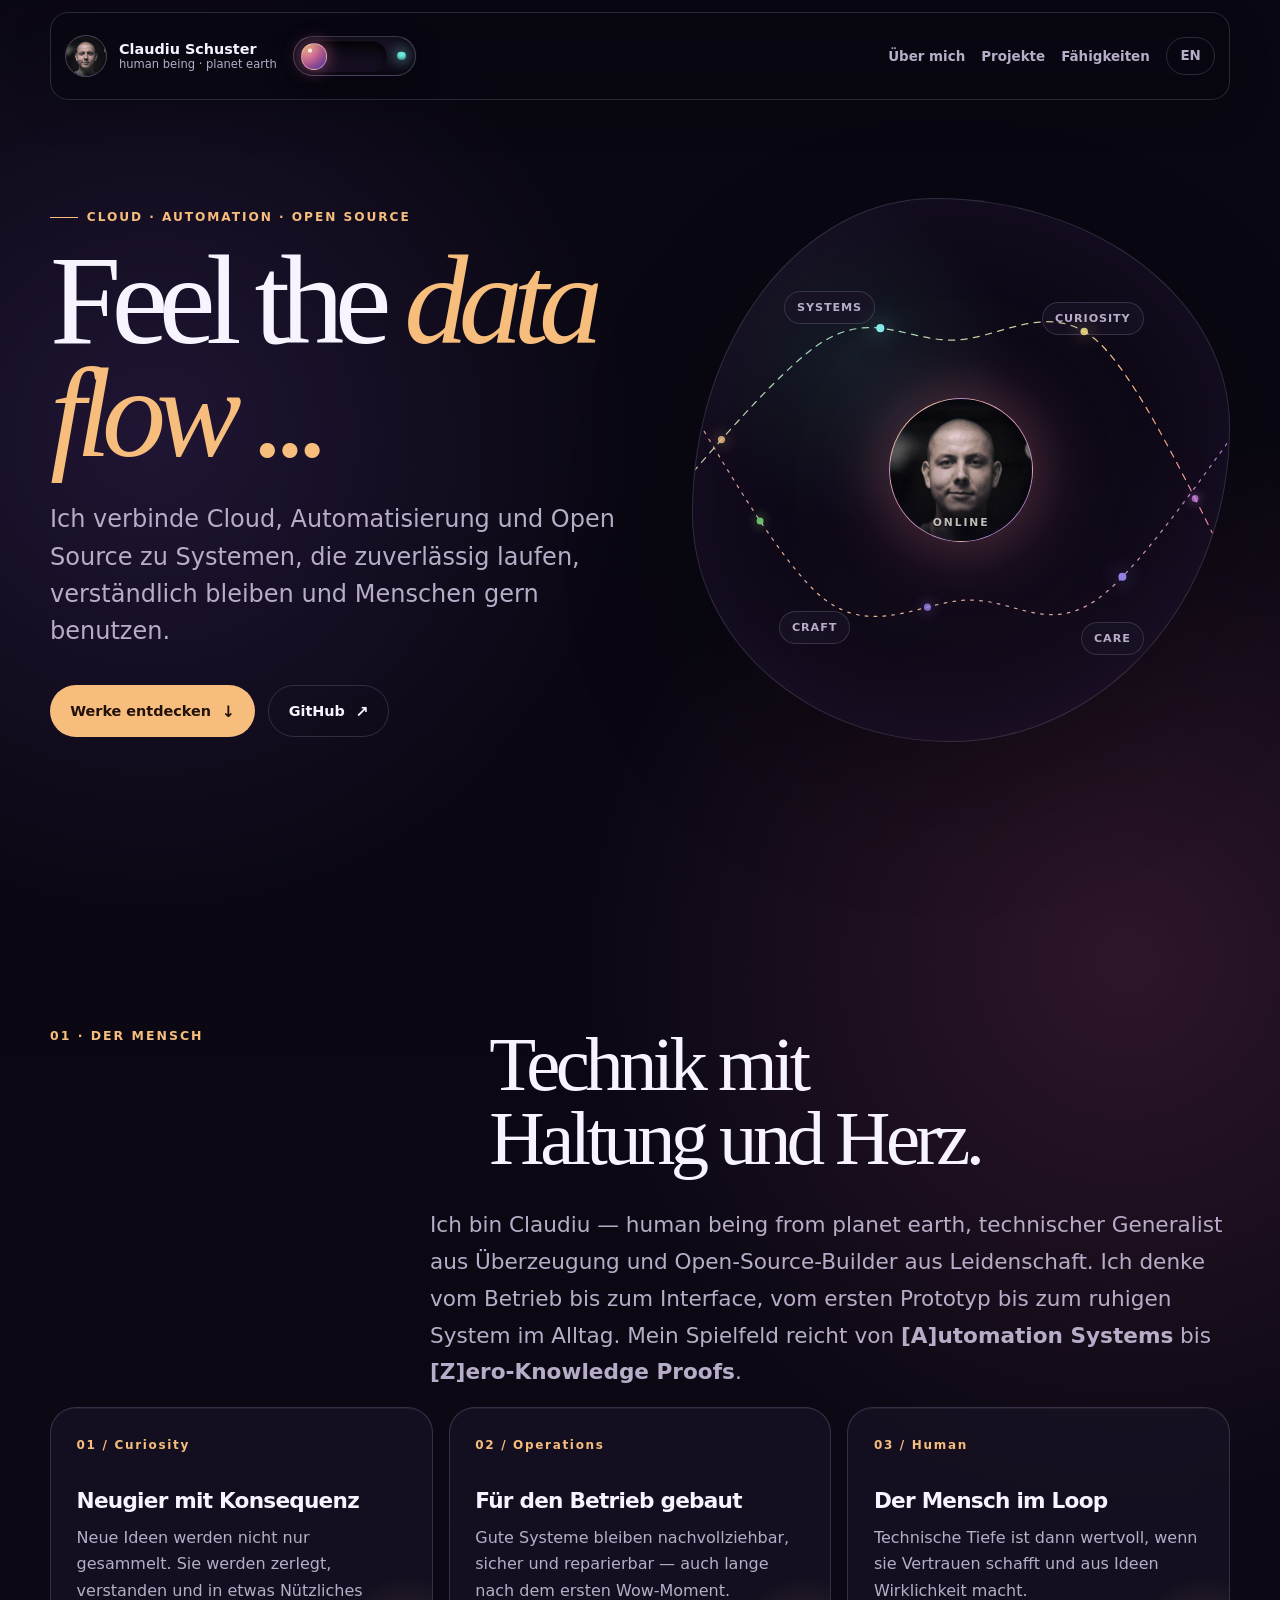
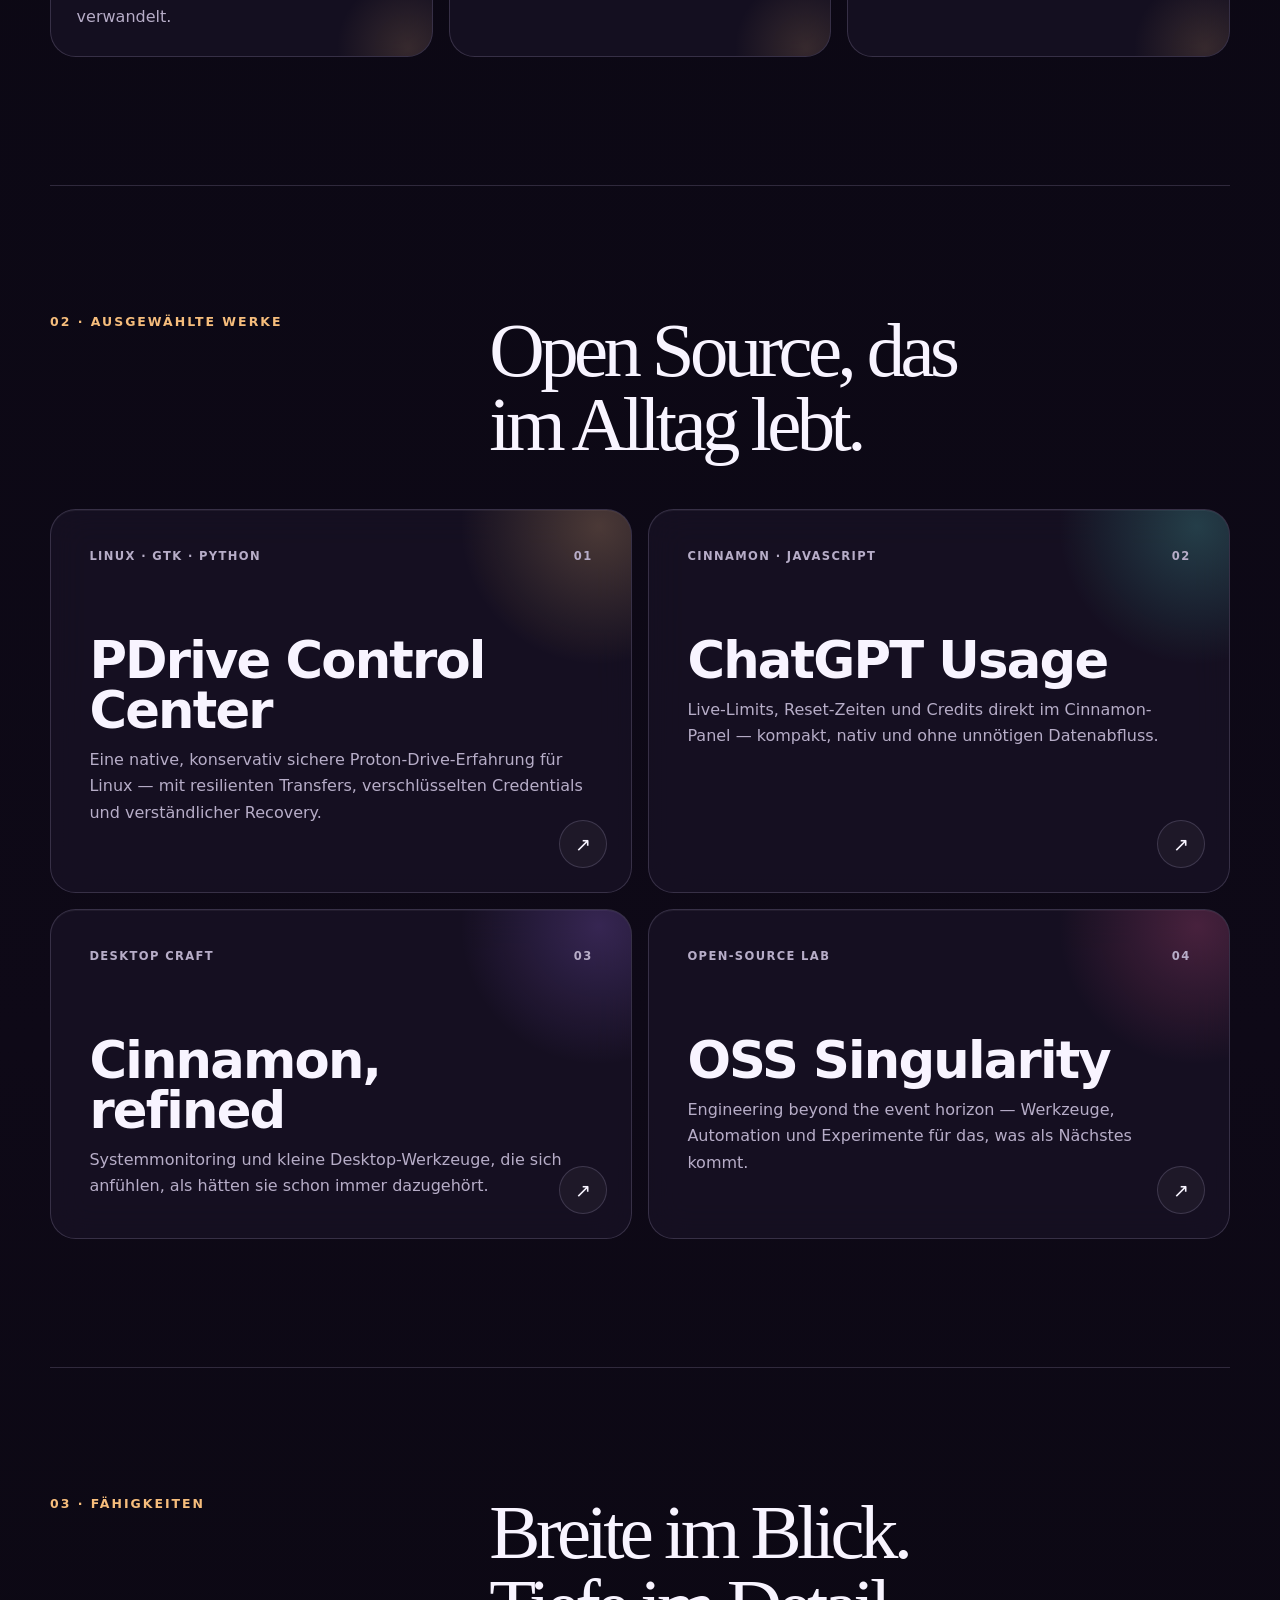
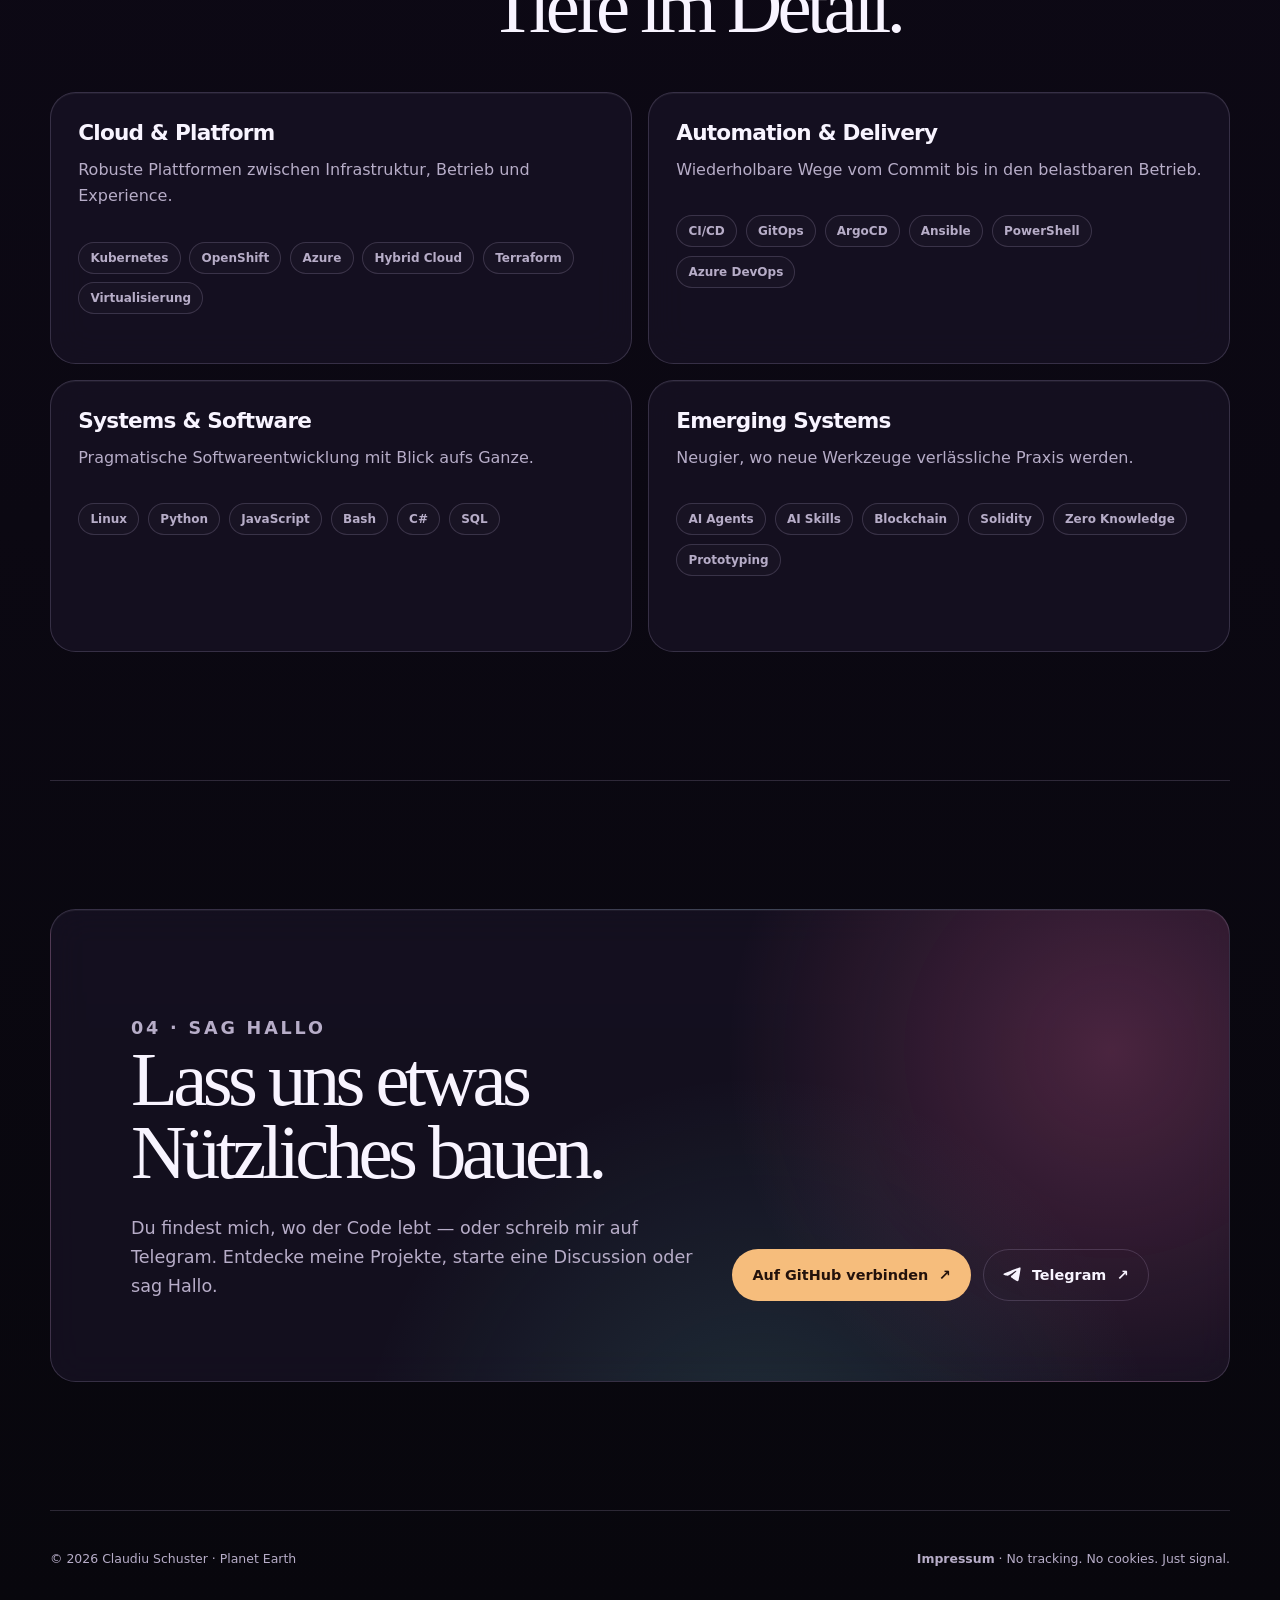
==== commit c03432a3: "Restore deterministic project preview build Use the repository's stable raw social-preview asset ins" ====
--- a/index.html
+++ b/index.html
@@ -75,7 +75,7 @@
 
       <section class="section site-shell" id="projects" aria-labelledby="projects-title">
         <div class="section-header"><p class="section-kicker">02 · <span class="lang-de">Ausgewählte Werke</span><span class="lang-en">Selected creations</span></p><h2 id="projects-title"><span data-world-only="atelier"><span class="lang-de">Open Source, das im Alltag lebt.</span><span class="lang-en">Open Source for everyday life.</span></span><span data-world-only="prismatic"><span class="lang-de">Ideen werden zu nützlichen Dingen.</span><span class="lang-en">Ideas turned into useful things.</span></span></h2></div>
-        <div class="project-grid"><a class="project-card" data-preview-src="https://raw.githubusercontent.com/oss-singularity/proton-drive-linux/main/.github/social-preview.png" href="https://github.com/oss-singularity/proton-drive-linux"><span class="project-meta"><span>Linux · GTK · Python</span><span>01</span></span><h3>PDrive Control Center</h3><p><span class="lang-de">Eine native, konservativ sichere Proton-Drive-Erfahrung für Linux — mit resilienten Transfers, verschlüsselten Credentials und verständlicher Recovery.</span><span class="lang-en">A native, conservatively safe Proton Drive experience for Linux — with resilient transfers, encrypted credentials and understandable recovery.</span></p><span class="project-link" aria-hidden="true">↗</span></a><a class="project-card" data-preview-src="https://raw.githubusercontent.com/oss-singularity/cinnamon-chatgpt-usage/main/.github/social-preview.png" href="https://github.com/oss-singularity/cinnamon-chatgpt-usage"><span class="project-meta"><span>Cinnamon · JavaScript</span><span>02</span></span><h3>ChatGPT Usage</h3><p><span class="lang-de">Live-Limits, Reset-Zeiten und Credits direkt im Cinnamon-Panel — kompakt, nativ und ohne unnötigen Datenabfluss.</span><span class="lang-en">Live limits, reset times and credits in the Cinnamon panel — compact, native and without unnecessary data exposure.</span></p><span class="project-link" aria-hidden="true">↗</span></a><a class="project-card" data-preview-src="https://repository-images.githubusercontent.com/1343030536/d2d77c58-d01d-4e59-8258-5c954080e904" href="https://github.com/oss-singularity/cinnamon-system-monitor"><span class="project-meta"><span>Desktop craft</span><span>03</span></span><h3>Cinnamon, refined</h3><p><span class="lang-de">Systemmonitoring und kleine Desktop-Werkzeuge, die sich anfühlen, als hätten sie schon immer dazugehört.</span><span class="lang-en">System monitoring and small desktop tools that feel as though they have always belonged there.</span></p><span class="project-link" aria-hidden="true">↗</span></a><a class="project-card" data-preview-src="https://oss-singularity.io/assets/social/oss-singularity-social-preview.png" href="https://github.com/oss-singularity"><span class="project-meta"><span>Open-source lab</span><span>04</span></span><h3>OSS Singularity</h3><p><span class="lang-de">Engineering beyond the event horizon — Werkzeuge, Automation und Experimente für das, was als Nächstes kommt.</span><span class="lang-en">Engineering beyond the event horizon — tools, automation and experiments built for what comes next.</span></p><span class="project-link" aria-hidden="true">↗</span></a></div>
+        <div class="project-grid"><a class="project-card" data-preview-src="https://raw.githubusercontent.com/oss-singularity/proton-drive-linux/main/.github/social-preview.png" href="https://github.com/oss-singularity/proton-drive-linux"><span class="project-meta"><span>Linux · GTK · Python</span><span>01</span></span><h3>PDrive Control Center</h3><p><span class="lang-de">Eine native, konservativ sichere Proton-Drive-Erfahrung für Linux — mit resilienten Transfers, verschlüsselten Credentials und verständlicher Recovery.</span><span class="lang-en">A native, conservatively safe Proton Drive experience for Linux — with resilient transfers, encrypted credentials and understandable recovery.</span></p><span class="project-link" aria-hidden="true">↗</span></a><a class="project-card" data-preview-src="https://raw.githubusercontent.com/oss-singularity/cinnamon-chatgpt-usage/main/.github/social-preview.png" href="https://github.com/oss-singularity/cinnamon-chatgpt-usage"><span class="project-meta"><span>Cinnamon · JavaScript</span><span>02</span></span><h3>ChatGPT Usage</h3><p><span class="lang-de">Live-Limits, Reset-Zeiten und Credits direkt im Cinnamon-Panel — kompakt, nativ und ohne unnötigen Datenabfluss.</span><span class="lang-en">Live limits, reset times and credits in the Cinnamon panel — compact, native and without unnecessary data exposure.</span></p><span class="project-link" aria-hidden="true">↗</span></a><a class="project-card" data-preview-src="https://raw.githubusercontent.com/oss-singularity/cinnamon-system-monitor/main/.github/social-preview.png" href="https://github.com/oss-singularity/cinnamon-system-monitor"><span class="project-meta"><span>Desktop craft</span><span>03</span></span><h3>Cinnamon, refined</h3><p><span class="lang-de">Systemmonitoring und kleine Desktop-Werkzeuge, die sich anfühlen, als hätten sie schon immer dazugehört.</span><span class="lang-en">System monitoring and small desktop tools that feel as though they have always belonged there.</span></p><span class="project-link" aria-hidden="true">↗</span></a><a class="project-card" data-preview-src="https://oss-singularity.io/assets/social/oss-singularity-social-preview.png" href="https://github.com/oss-singularity"><span class="project-meta"><span>Open-source lab</span><span>04</span></span><h3>OSS Singularity</h3><p><span class="lang-de">Engineering beyond the event horizon — Werkzeuge, Automation und Experimente für das, was als Nächstes kommt.</span><span class="lang-en">Engineering beyond the event horizon — tools, automation and experiments built for what comes next.</span></p><span class="project-link" aria-hidden="true">↗</span></a></div>
       </section>
 
       <section class="section site-shell" id="capabilities" aria-labelledby="capabilities-title">
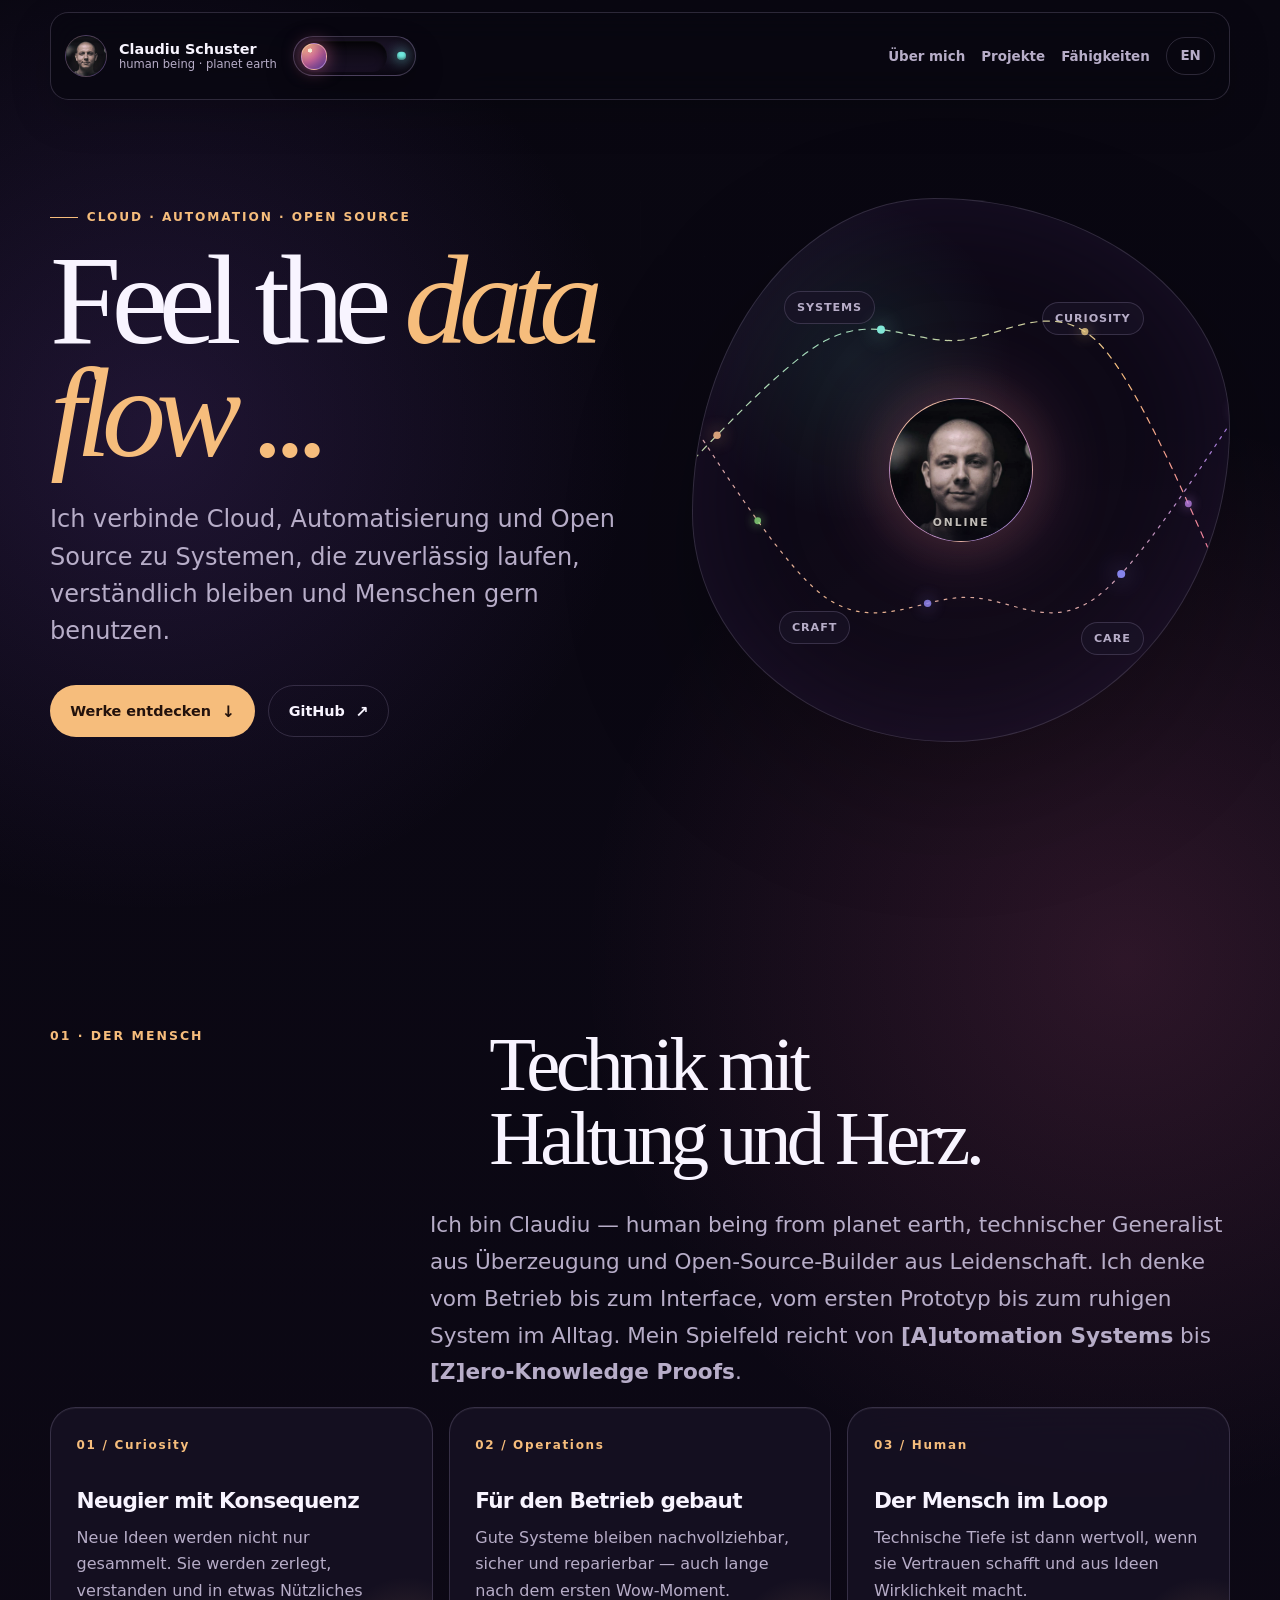
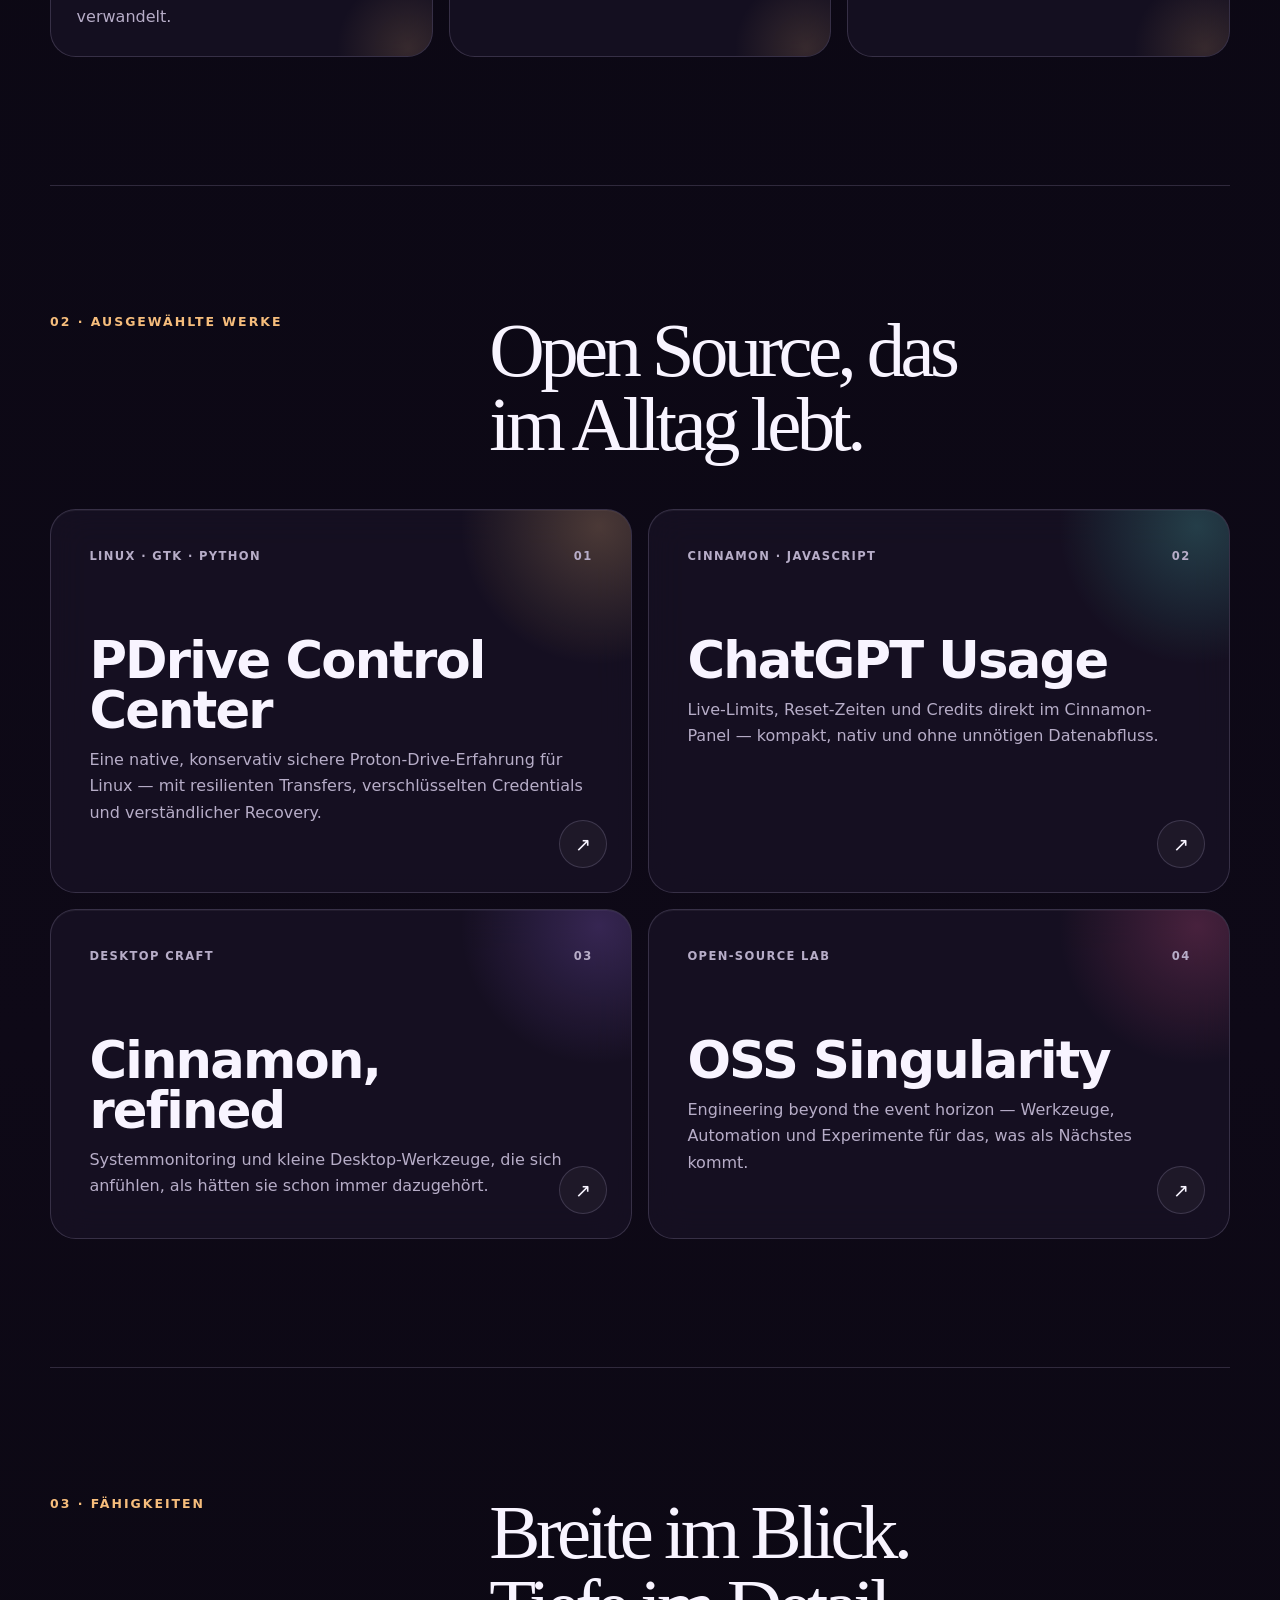
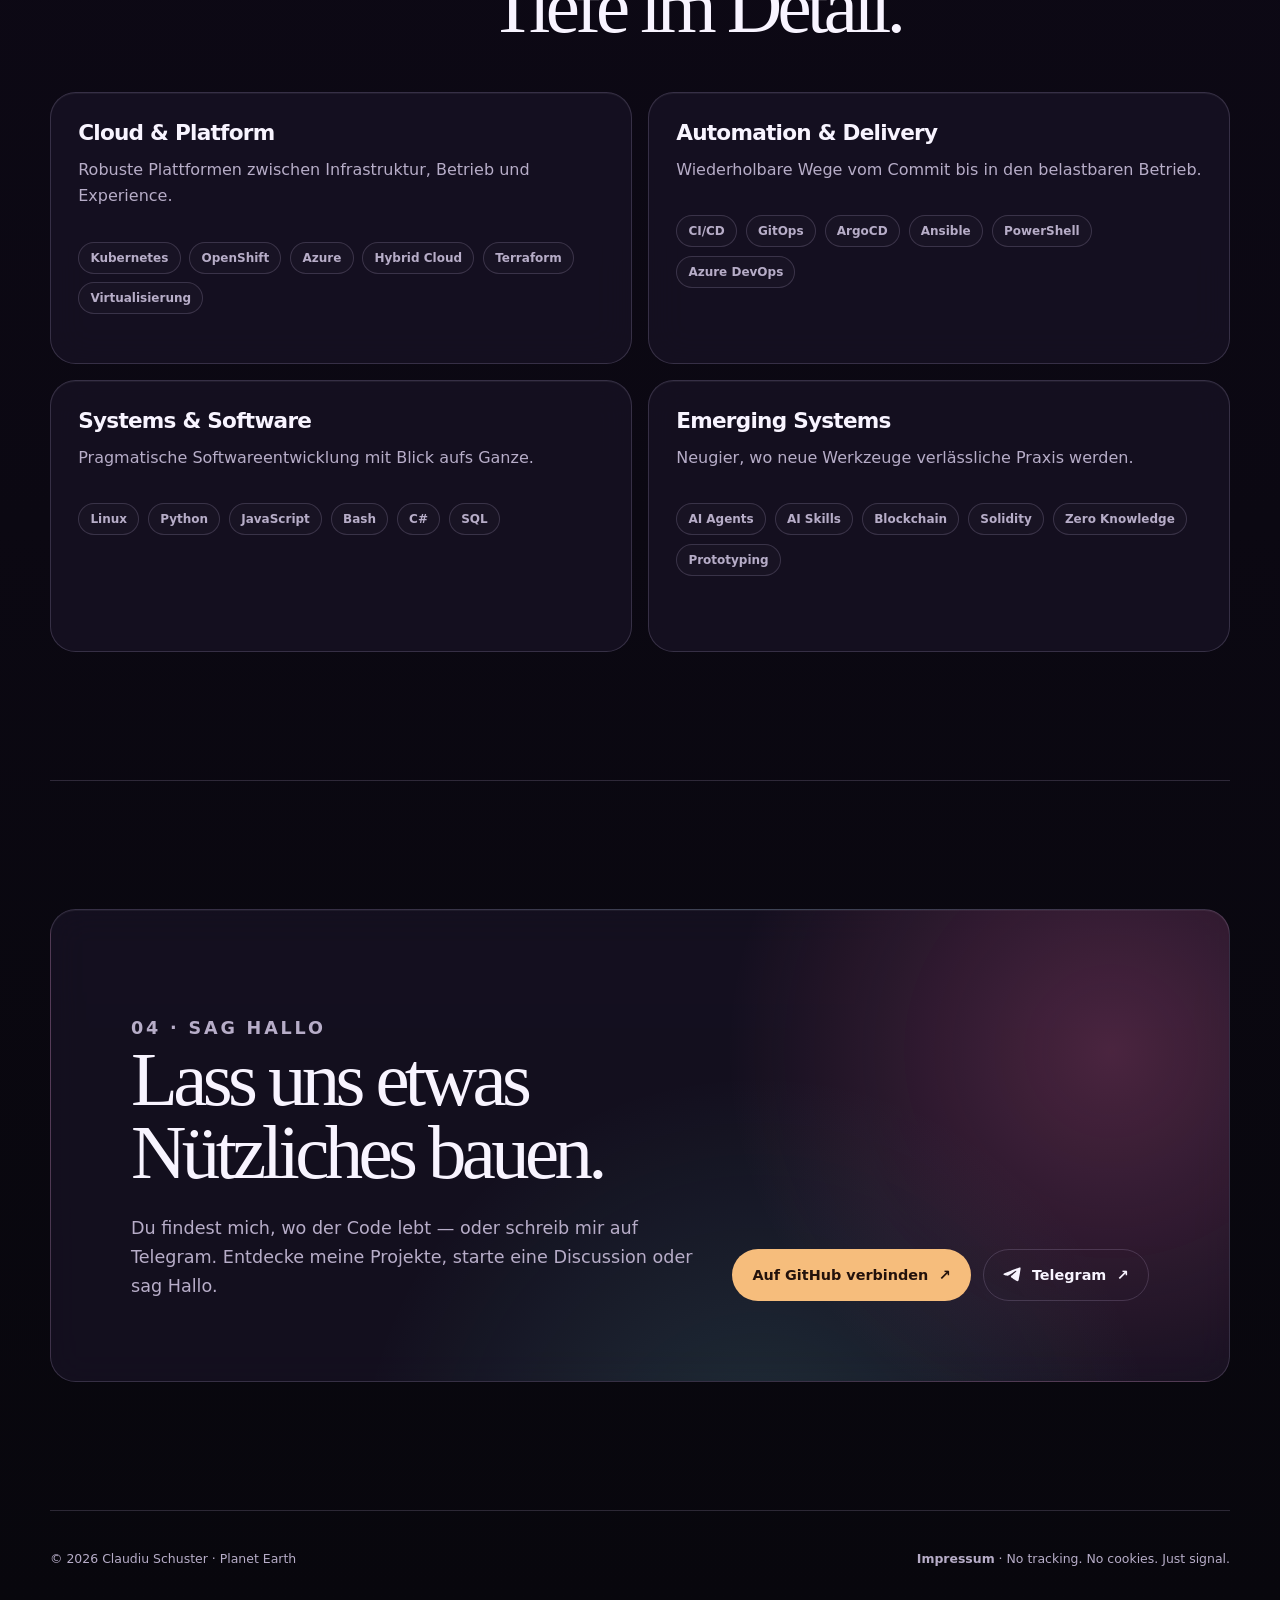
==== commit ae4f0de7: "Improve publication summary readability Render the sanitized publication result as a readable status" ====
--- a/index.html
+++ b/index.html
@@ -45,7 +45,7 @@
         <button class="dimension-switch dimension-switch--prismatic" type="button" role="switch" aria-checked="true" aria-label="Zum Data Flow Atelier wechseln" data-label-de="Zum Data Flow Atelier wechseln" data-label-en="Switch to Data Flow Atelier" data-world-target="atelier"><span class="prism-return" aria-hidden="true">◐</span><span class="prism-current">spectrum</span><span class="prism-arrow" aria-hidden="true">↙</span></button>
       </div>
       <nav class="site-nav" aria-label="Hauptnavigation" data-label-de="Hauptnavigation" data-label-en="Main navigation">
-        <ul class="nav-links"><li><a href="#about"><span class="lang-de">Über mich</span><span class="lang-en">About</span></a></li><li><a href="#projects"><span class="lang-de">Projekte</span><span class="lang-en">Projects</span></a></li><li><a href="#capabilities"><span class="lang-de">Fähigkeiten</span><span class="lang-en">Capabilities</span></a></li></ul>
+        <ul class="nav-links"><li><a href="#about"><span class="lang-de">Über mich</span><span class="lang-en">About me</span></a></li><li><a href="#projects"><span class="lang-de">Projekte</span><span class="lang-en">Projects</span></a></li><li><a href="#capabilities"><span class="lang-de">Fähigkeiten</span><span class="lang-en">Capabilities</span></a></li></ul>
         <ul class="nav-actions"><li><button class="language-link" type="button" aria-label="Zur englischen Sprachversion wechseln" data-label-de="Zur englischen Sprachversion wechseln" data-label-en="Switch to the German language version" data-language-toggle><span class="lang-de">EN</span><span class="lang-en">DE</span></button></li></ul>
       </nav>
     </header>
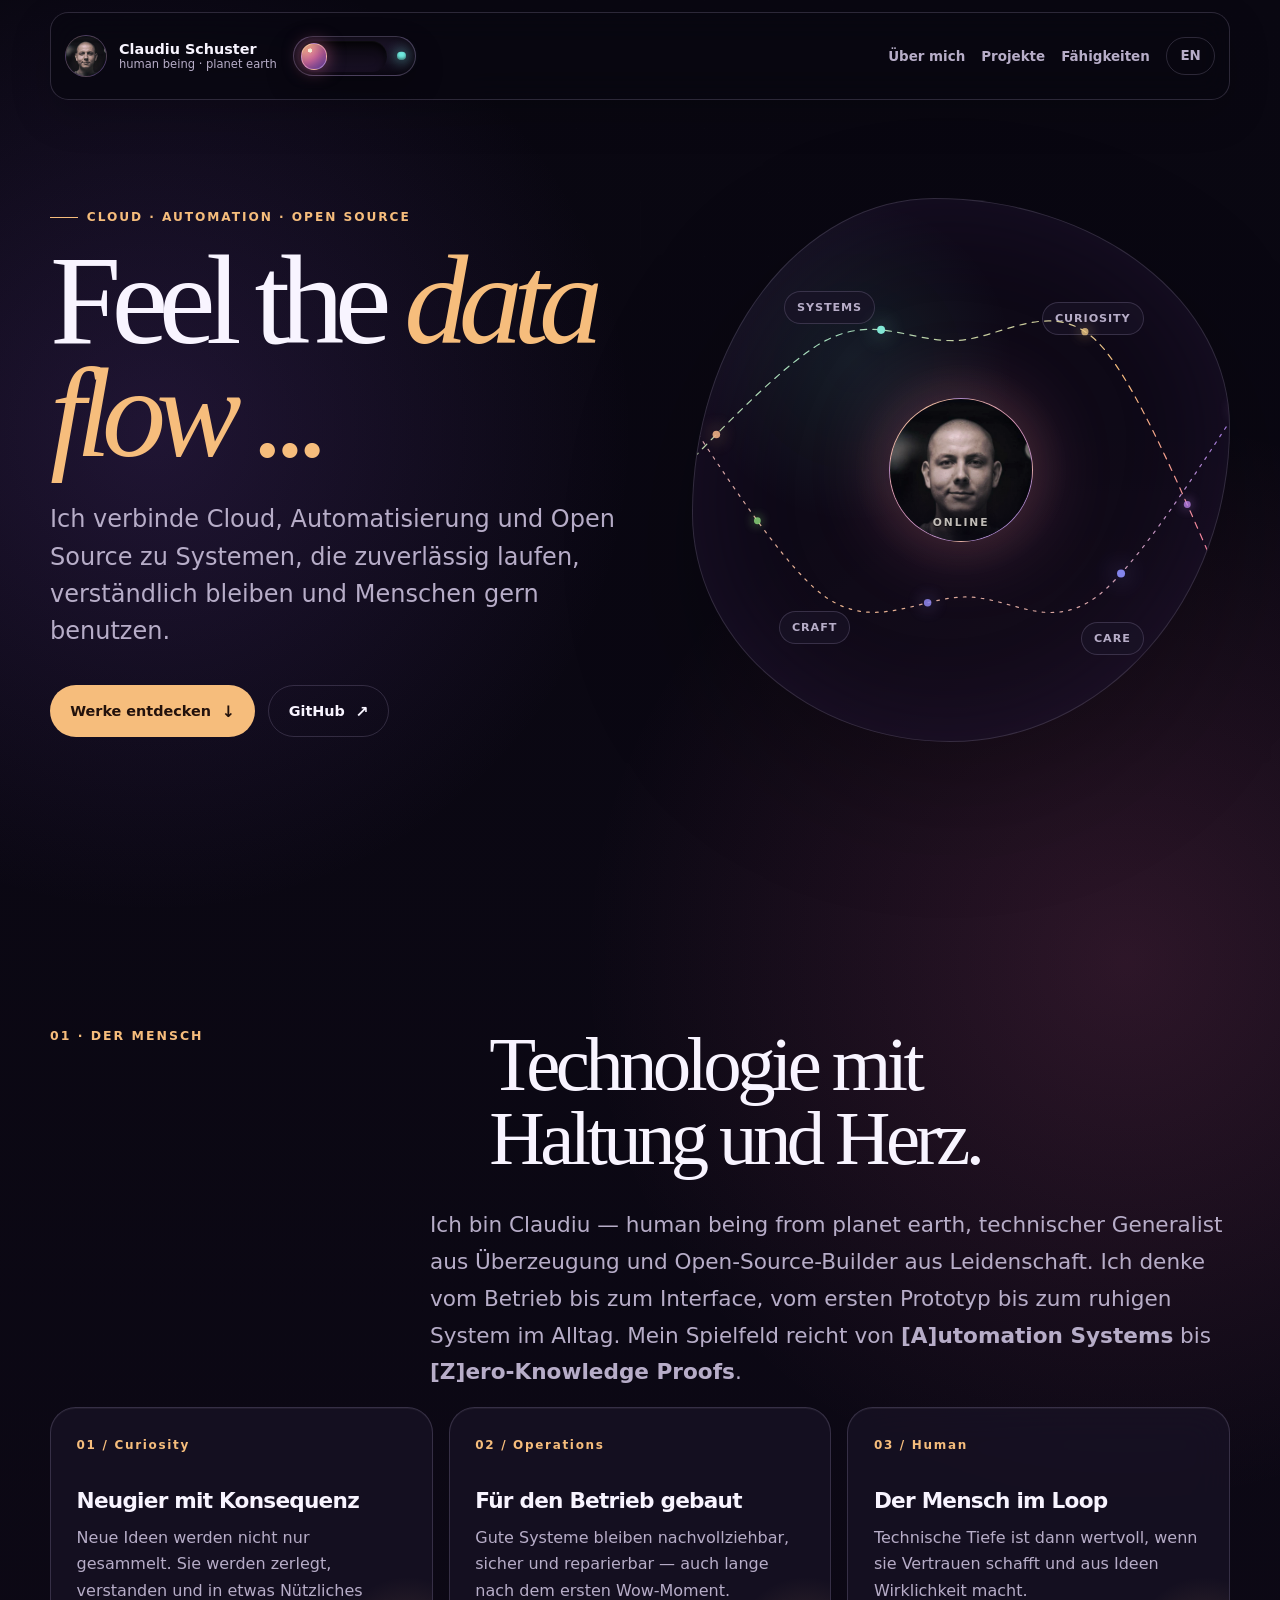
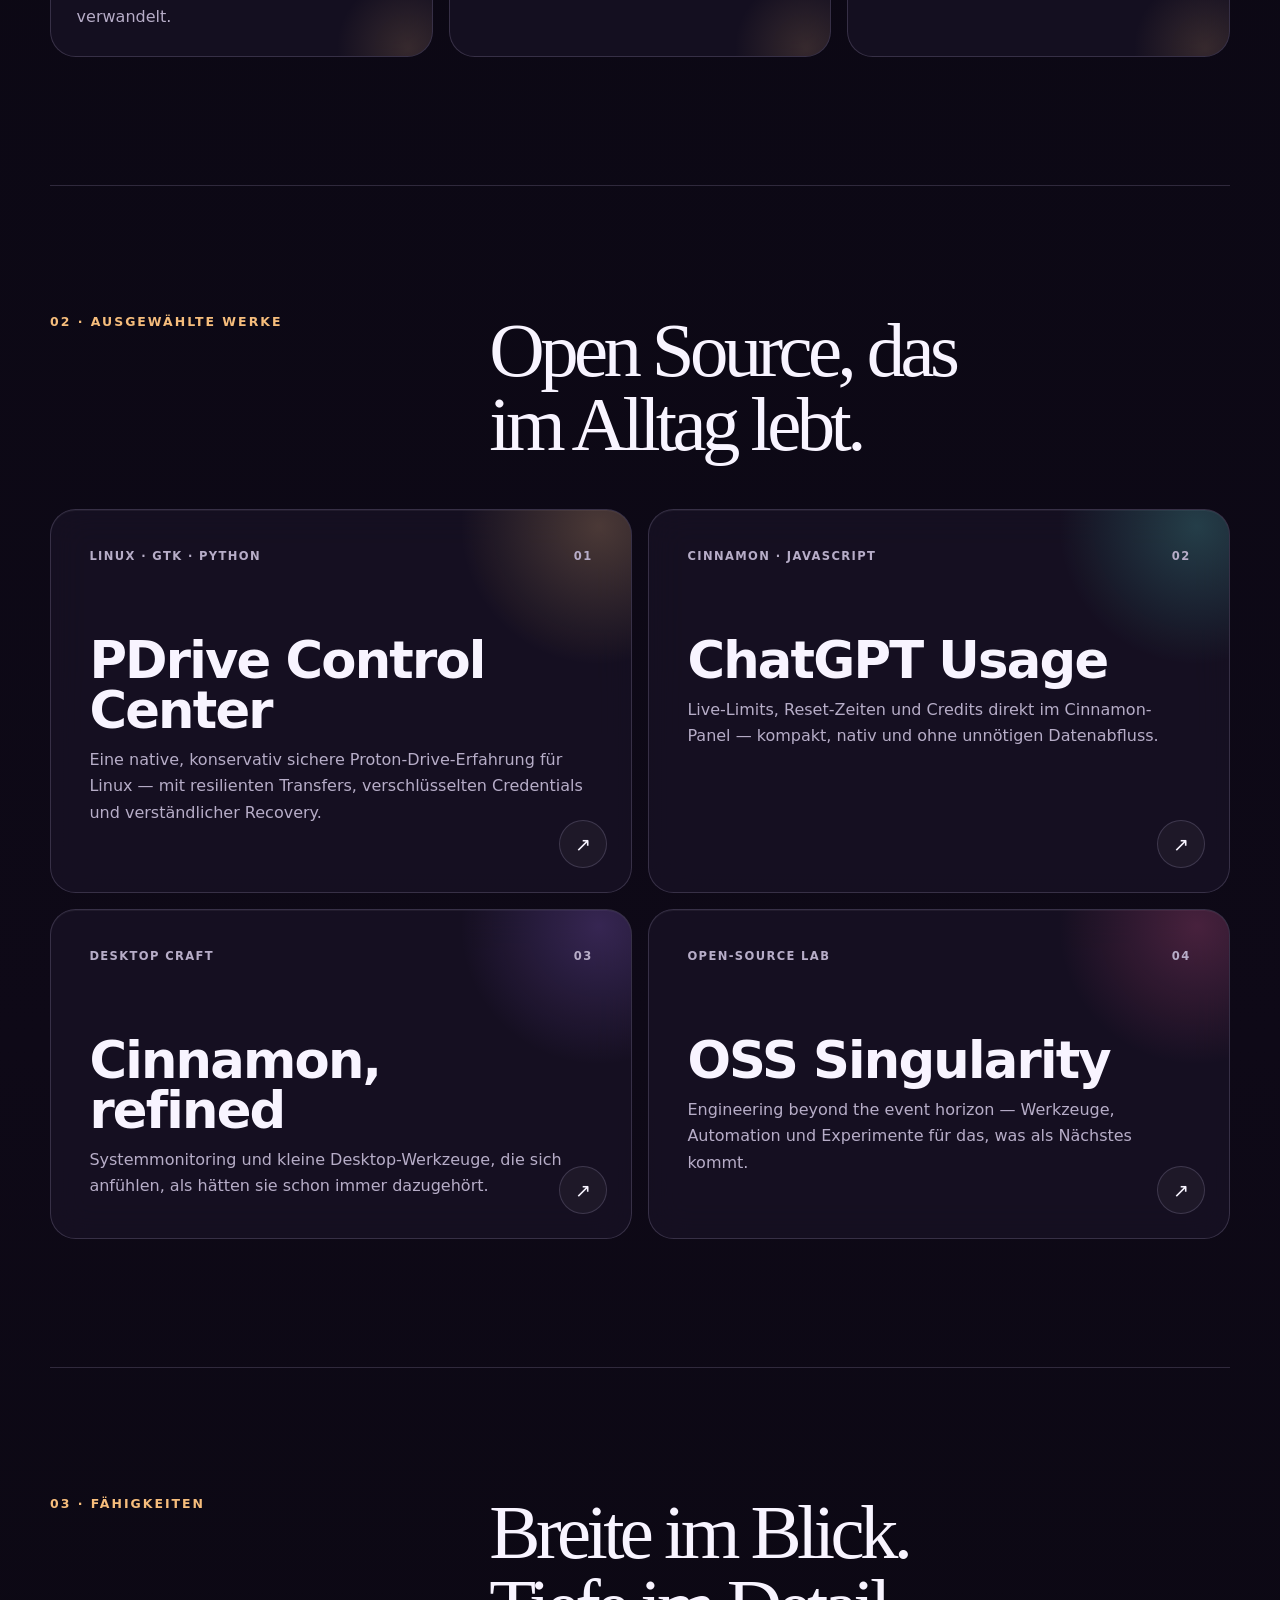
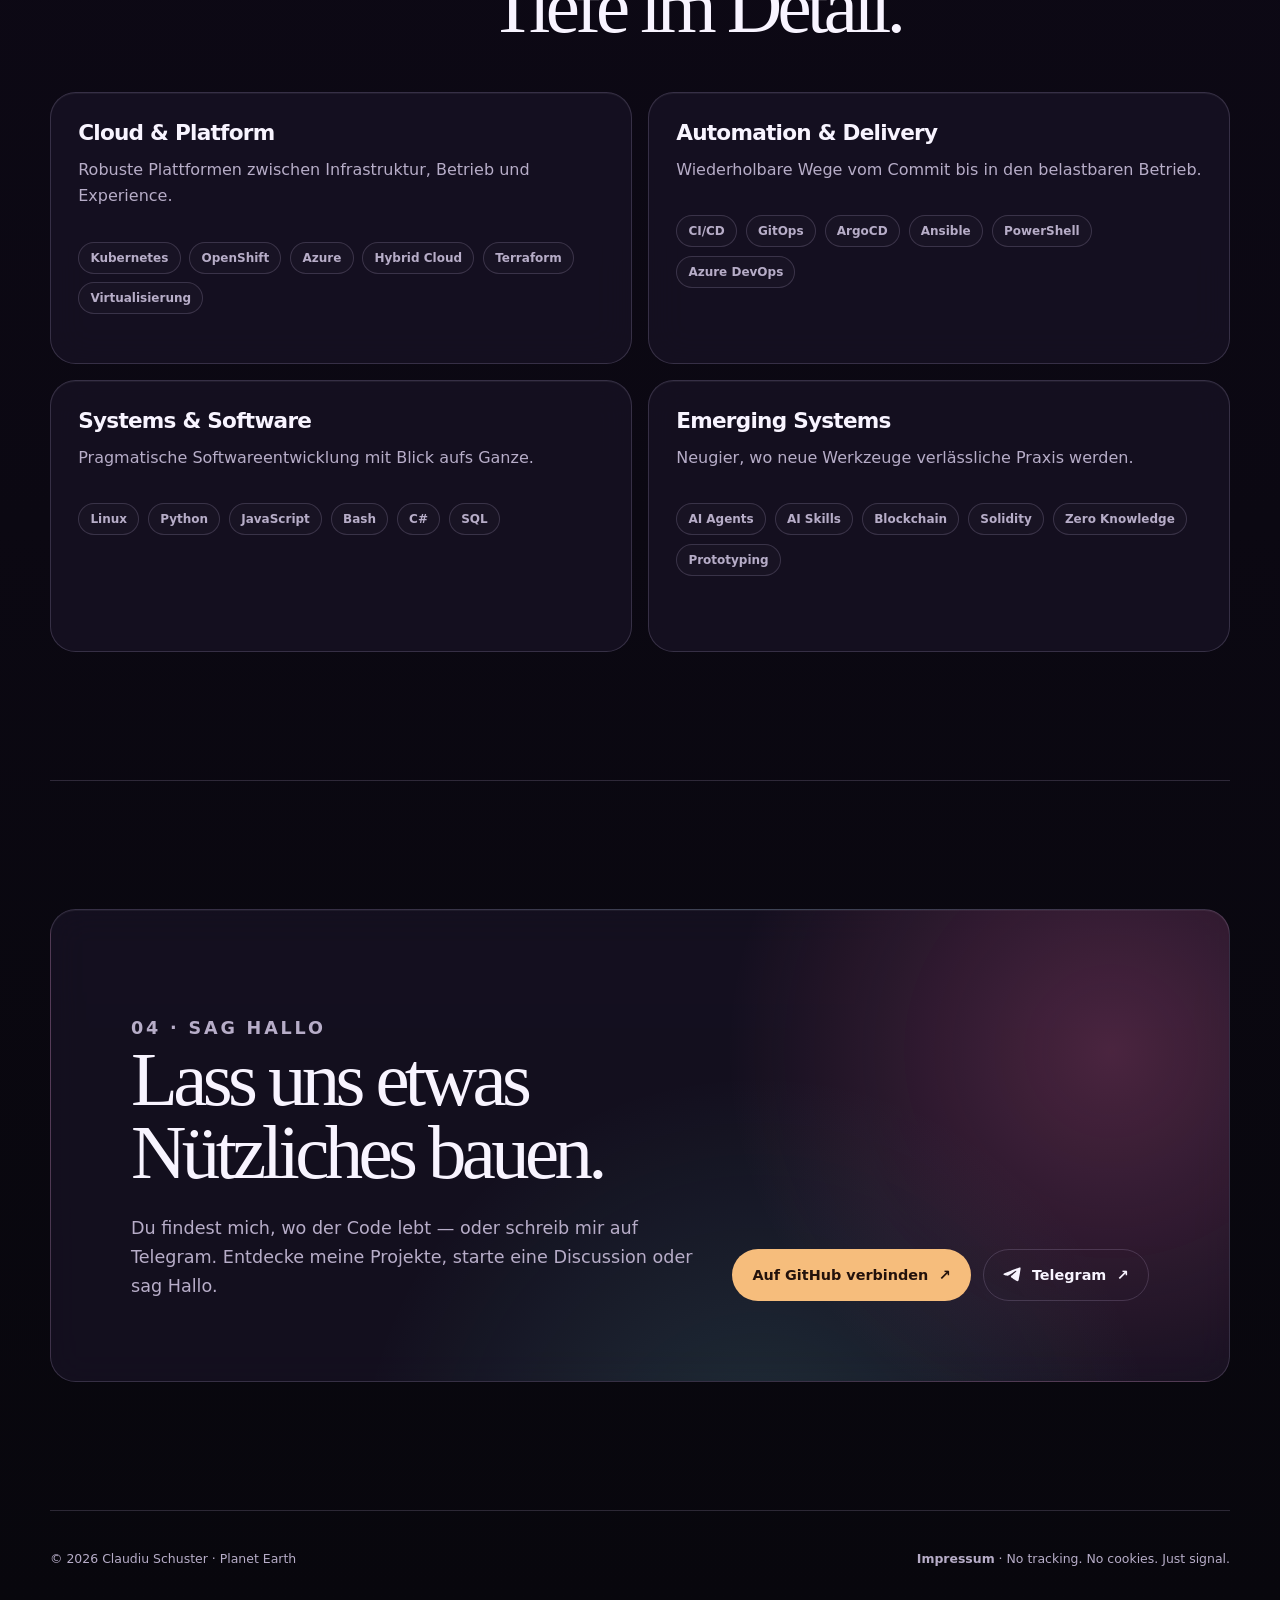
==== commit a5d2c2ba: "Refine the German technology headline Use the more precise German counterpart to the English technol" ====
--- a/index.html
+++ b/index.html
@@ -68,7 +68,7 @@
       </section>
 
       <section class="section site-shell" id="about" aria-labelledby="about-title">
-        <div class="section-header"><p class="section-kicker"><span class="lang-de">01 · Der Mensch</span><span class="lang-en">01 · The human</span></p><h2 id="about-title"><span data-world-only="atelier"><span class="lang-de">Technik mit Haltung und Herz.</span><span class="lang-en">Technology with purpose and heart.</span></span><span data-world-only="prismatic"><span class="lang-de">Generalist aus Überzeugung. Builder aus Leidenschaft.</span><span class="lang-en">Generalist by choice. Builder by nature.</span></span></h2></div>
+        <div class="section-header"><p class="section-kicker"><span class="lang-de">01 · Der Mensch</span><span class="lang-en">01 · The human</span></p><h2 id="about-title"><span data-world-only="atelier"><span class="lang-de">Technologie mit Haltung und Herz.</span><span class="lang-en">Technology with purpose and heart.</span></span><span data-world-only="prismatic"><span class="lang-de">Generalist aus Überzeugung. Builder aus Leidenschaft.</span><span class="lang-en">Generalist by choice. Builder by nature.</span></span></h2></div>
         <p class="section-intro"><span class="lang-de">Ich bin Claudiu — human being from planet earth, technischer Generalist aus Überzeugung und Open-Source-Builder aus Leidenschaft. Ich denke vom Betrieb bis zum Interface, vom ersten Prototyp bis zum ruhigen System im Alltag. Mein Spielfeld reicht von <strong>[A]utomation Systems</strong> bis <strong>[Z]ero-Knowledge Proofs</strong>.</span><span class="lang-en">I’m Claudiu — a human being from planet earth, a technical generalist by conviction and an open-source builder by passion. I think from operations to interface, from the first prototype to the calm system people rely on every day. My playground spans <strong>[A]utomation Systems</strong> to <strong>[Z]ero-Knowledge Proofs</strong>.</span></p>
         <div class="about-grid"><article class="principle"><span class="principle-number">01 / Curiosity</span><h3><span class="lang-de">Neugier mit Konsequenz</span><span class="lang-en">Curiosity with consequence</span></h3><p><span class="lang-de">Neue Ideen werden nicht nur gesammelt. Sie werden zerlegt, verstanden und in etwas Nützliches verwandelt.</span><span class="lang-en">New ideas are not merely collected. They are dismantled, understood and shaped into something useful.</span></p></article><article class="principle"><span class="principle-number">02 / Operations</span><h3><span class="lang-de">Für den Betrieb gebaut</span><span class="lang-en">Built to be operated</span></h3><p><span class="lang-de">Gute Systeme bleiben nachvollziehbar, sicher und reparierbar — auch lange nach dem ersten Wow-Moment.</span><span class="lang-en">Good systems remain understandable, secure and repairable — long after the first wow moment.</span></p></article><article class="principle"><span class="principle-number">03 / Human</span><h3><span class="lang-de">Der Mensch im Loop</span><span class="lang-en">The human in the loop</span></h3><p><span class="lang-de">Technische Tiefe ist dann wertvoll, wenn sie Vertrauen schafft und aus Ideen Wirklichkeit macht.</span><span class="lang-en">Technical depth matters most when it builds trust and turns ideas into reality.</span></p></article></div>
       </section>
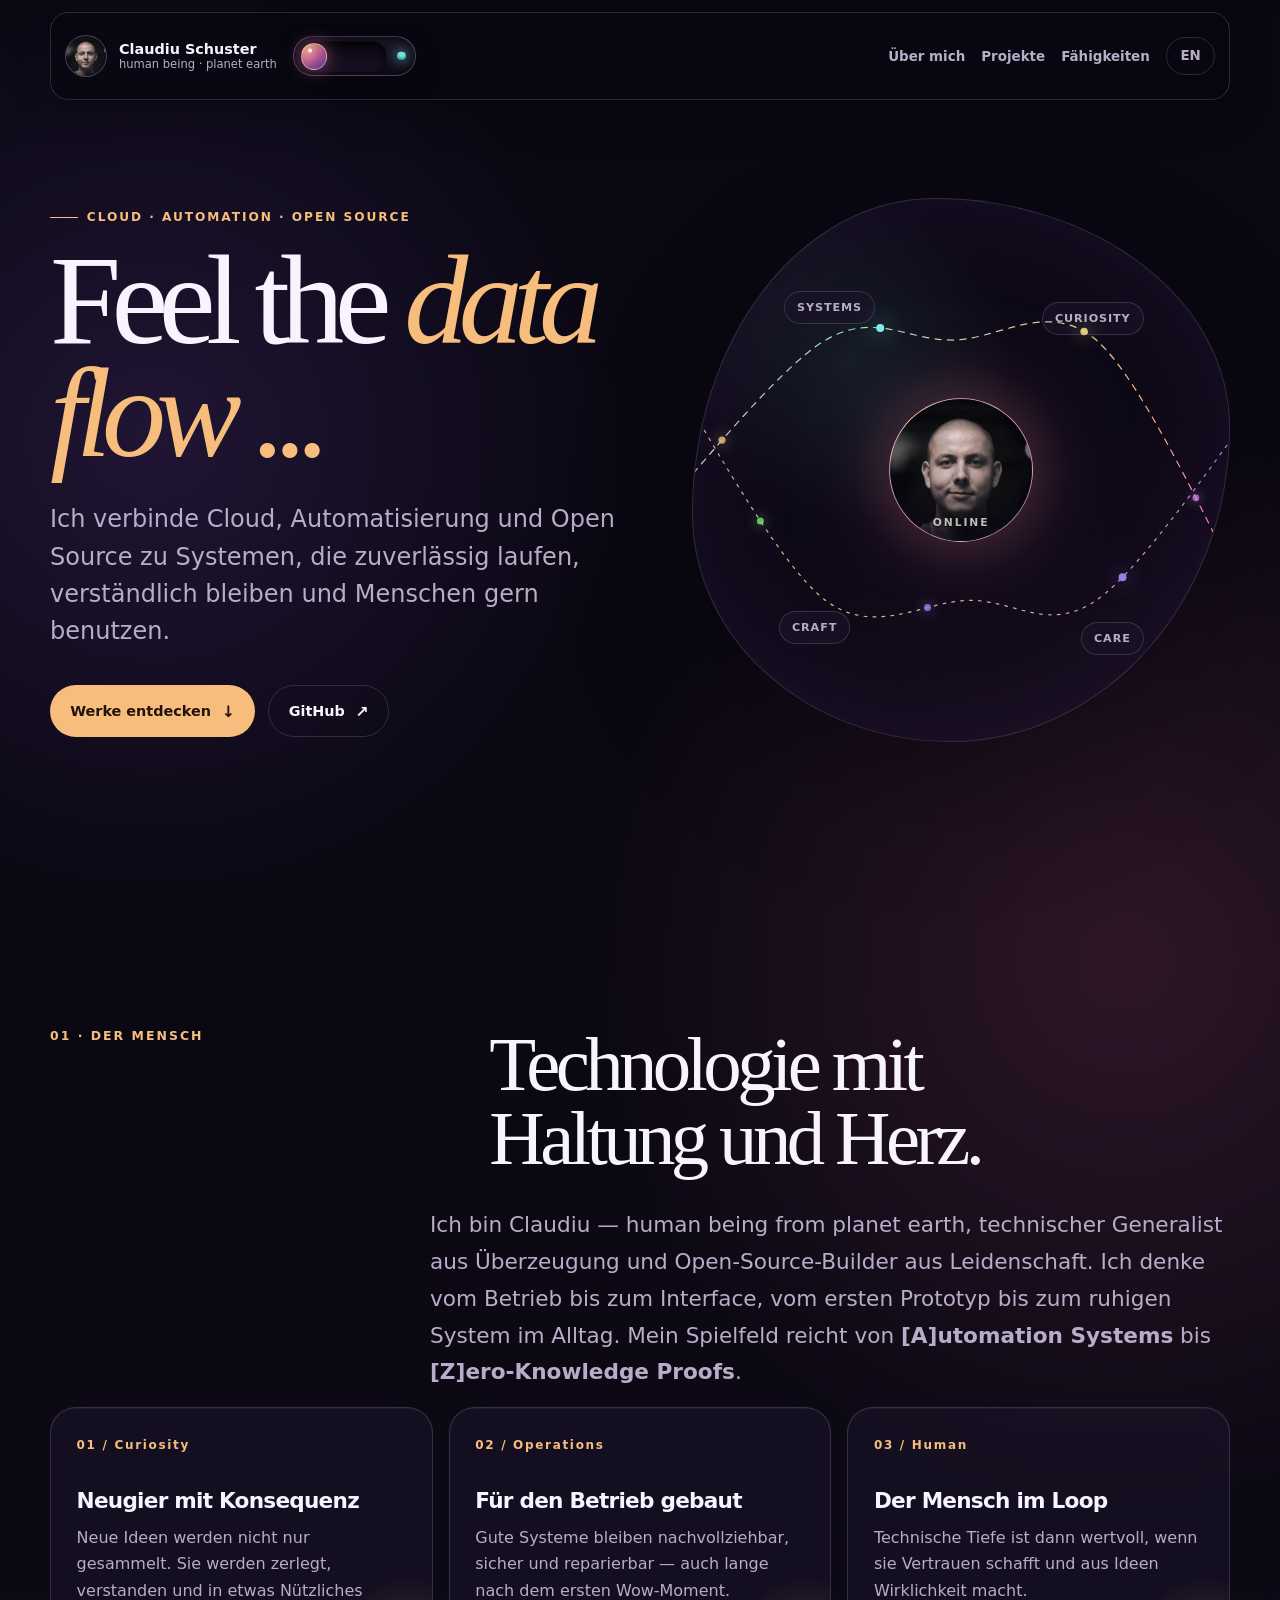
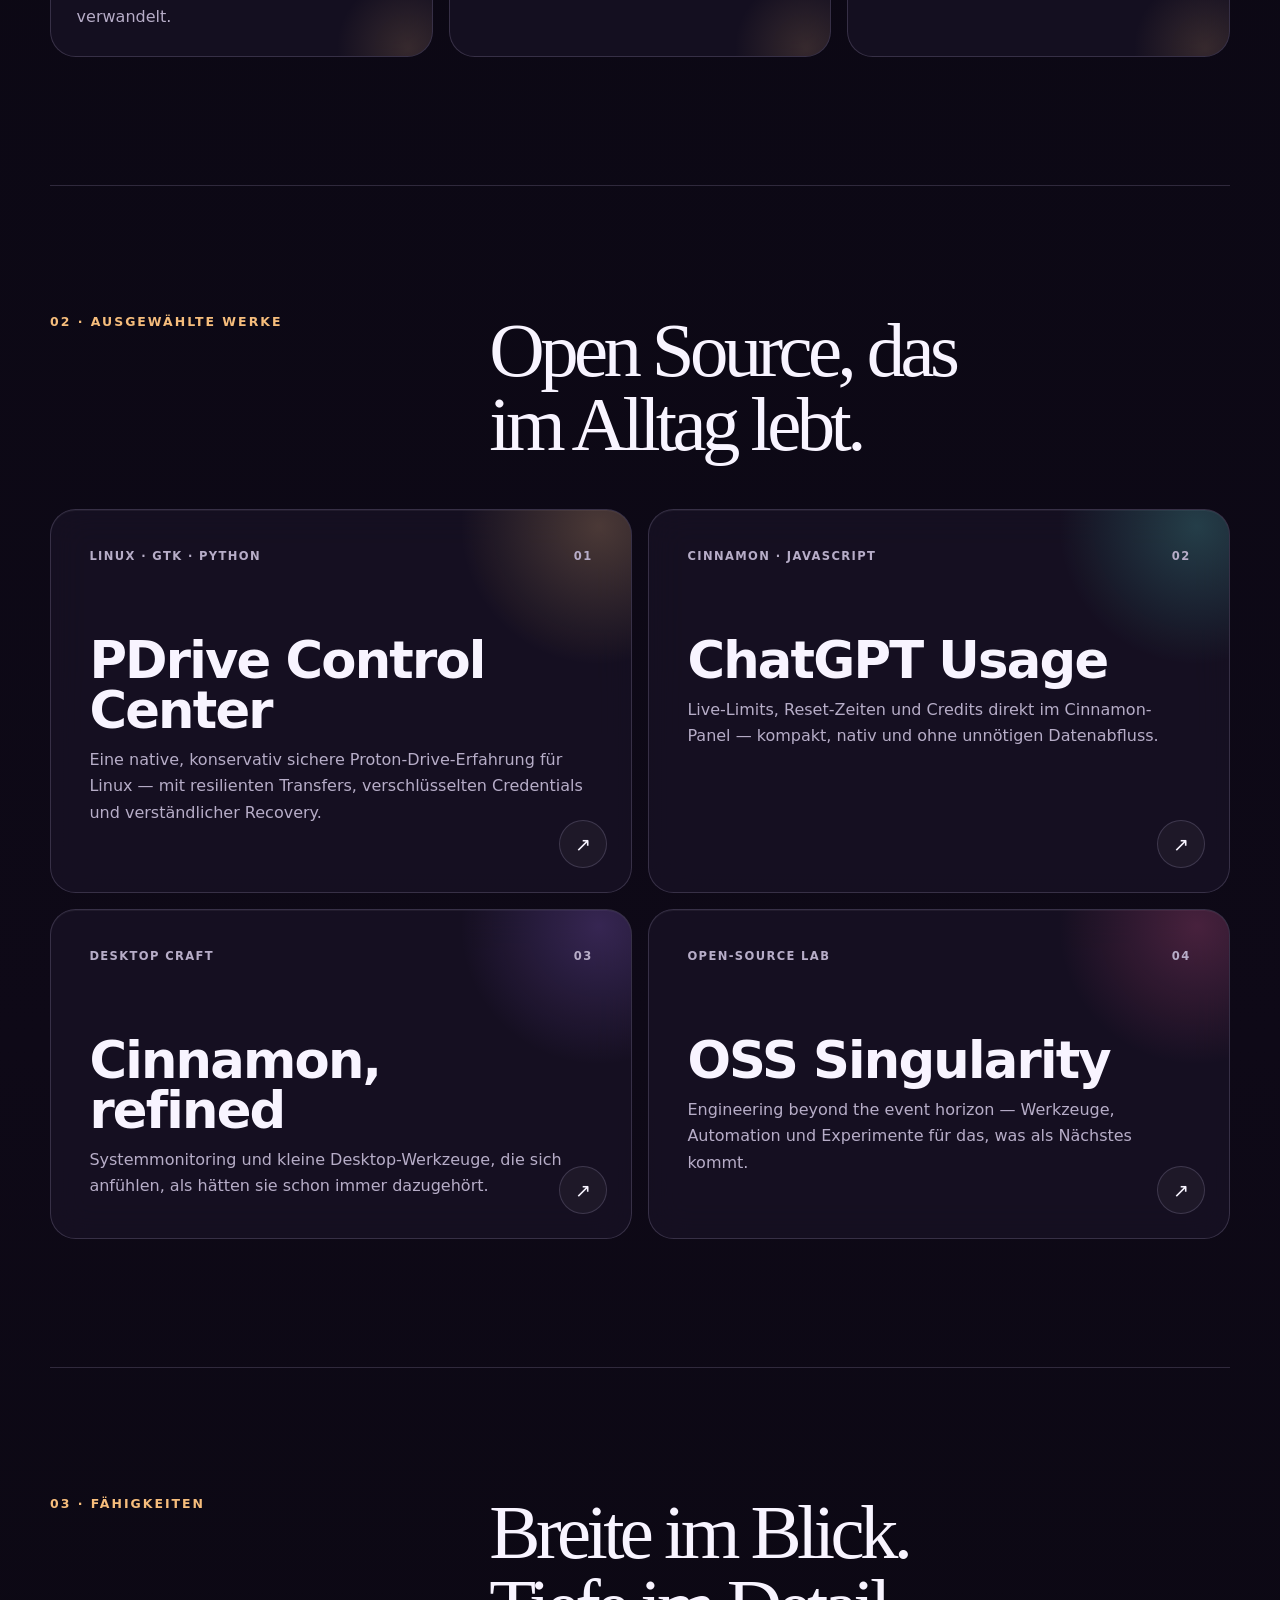
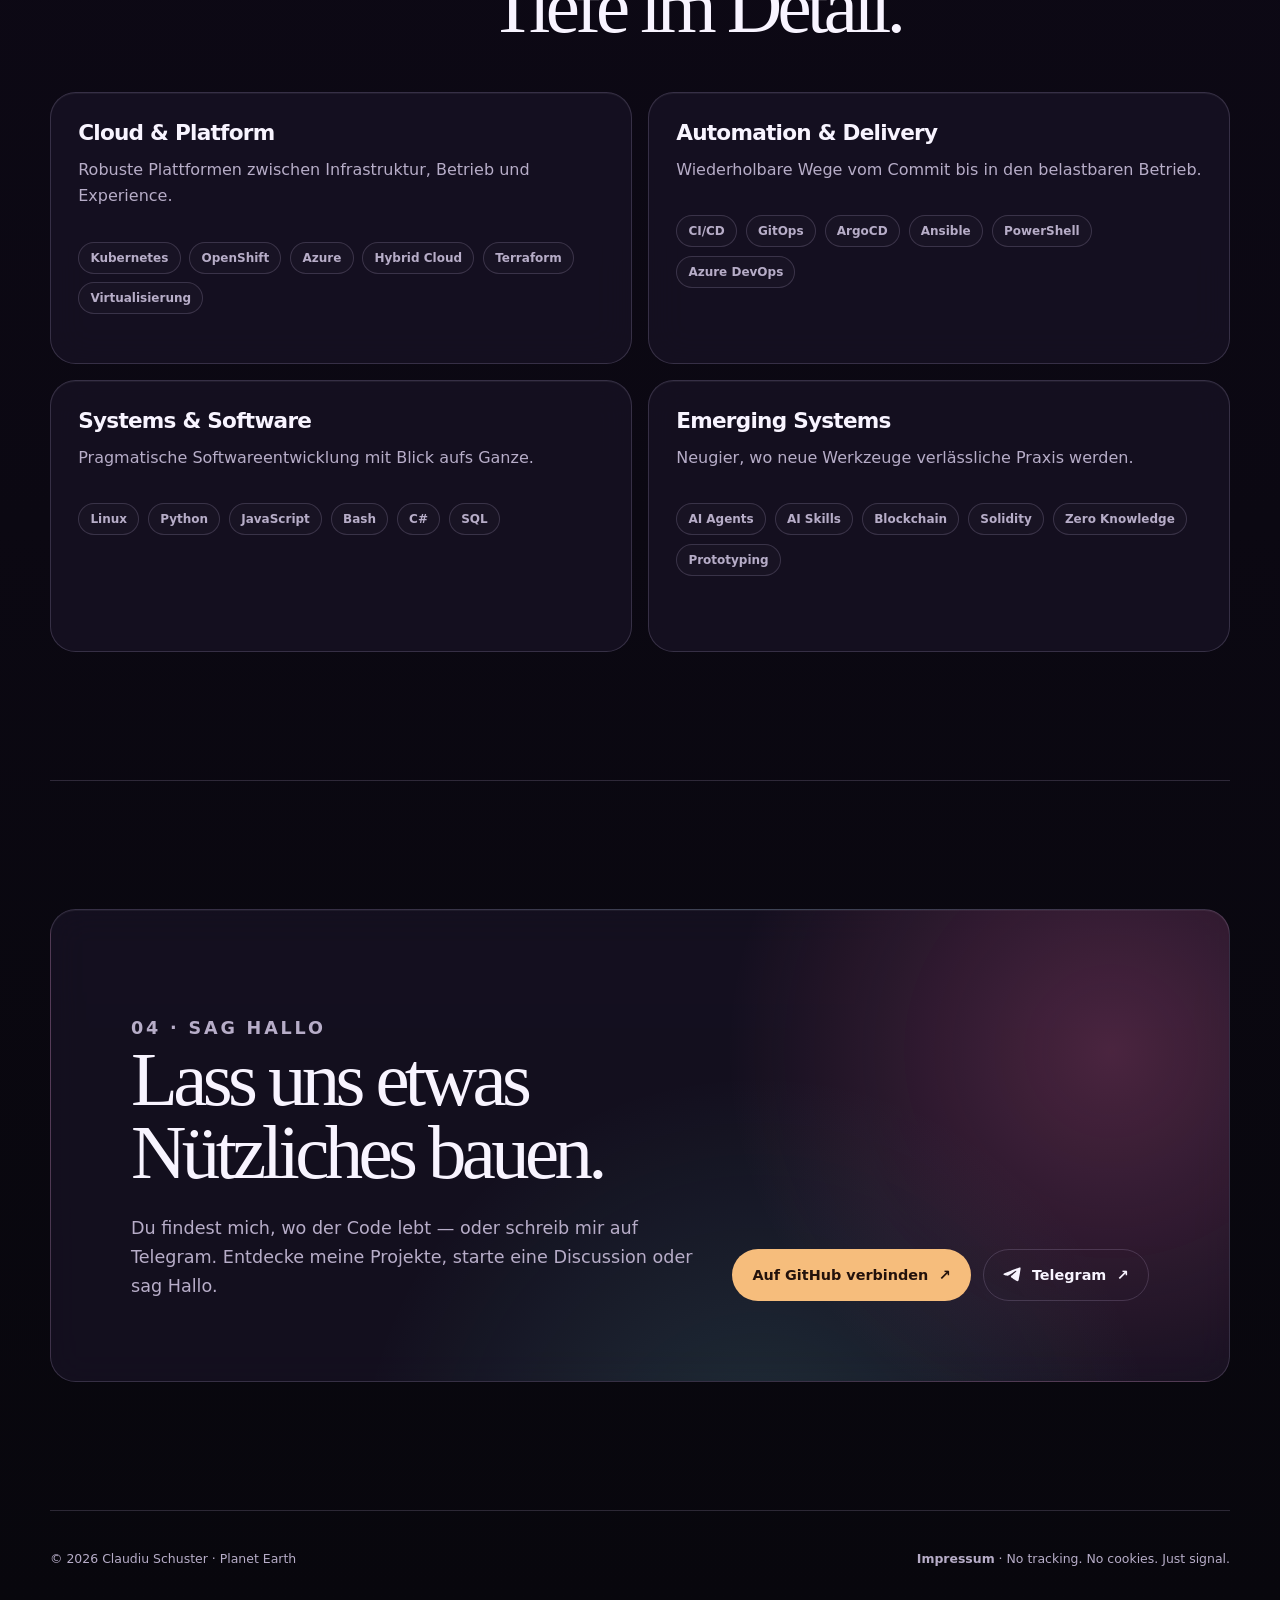
==== commit 1f1d043c: "fix: add stable favicon fallback" ====
--- a/index.html
+++ b/index.html
@@ -24,6 +24,7 @@
     <meta name="twitter:image" content="https://claudiuschuster.de/assets/social-preview.png">
     <meta name="twitter:image:alt" content="Claudiu Schuster — two design worlds, one engineering signal">
     <link rel="canonical" href="https://claudiuschuster.de/">
+    <link rel="icon" href="favicon.ico" sizes="any">
     <link rel="icon" href="assets/favicon.svg" type="image/svg+xml">
     <title>Claudiu Schuster — Feel the data flow ...</title>
     <link rel="stylesheet" href="assets/base.css">
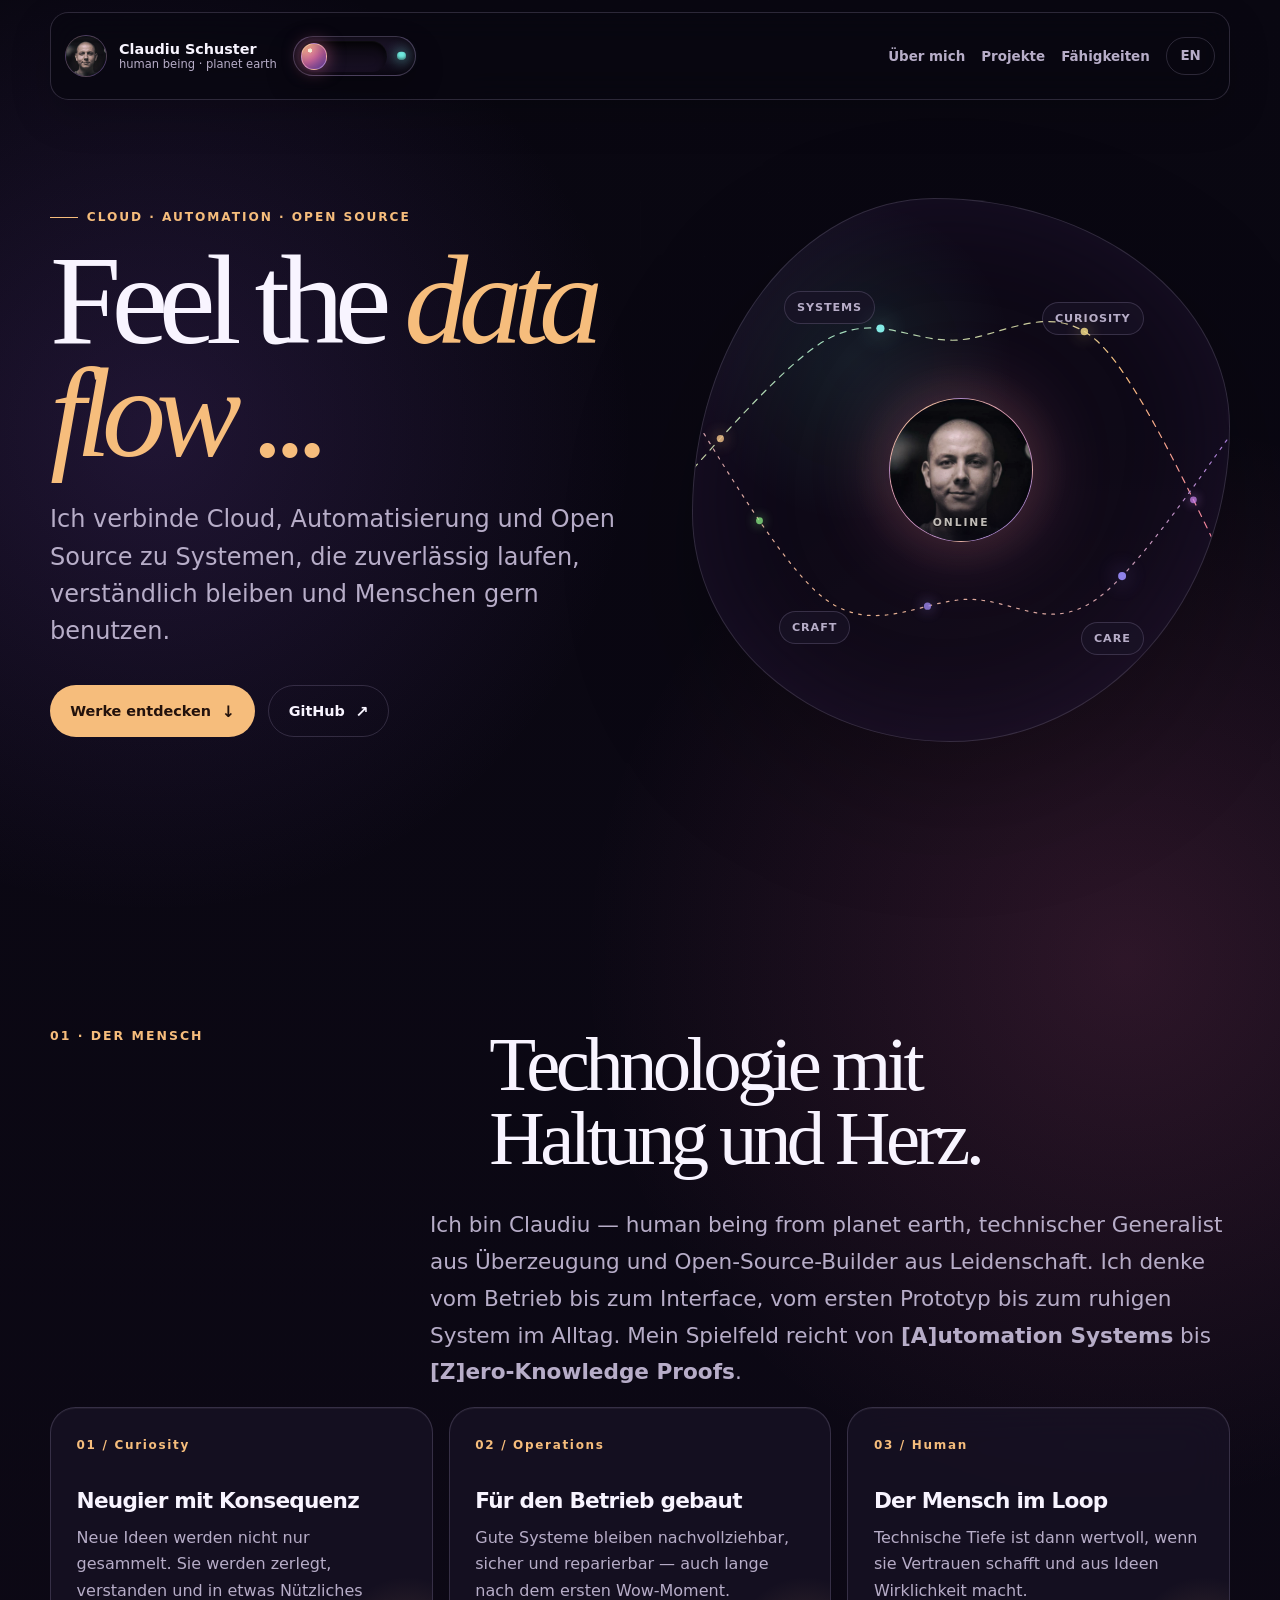
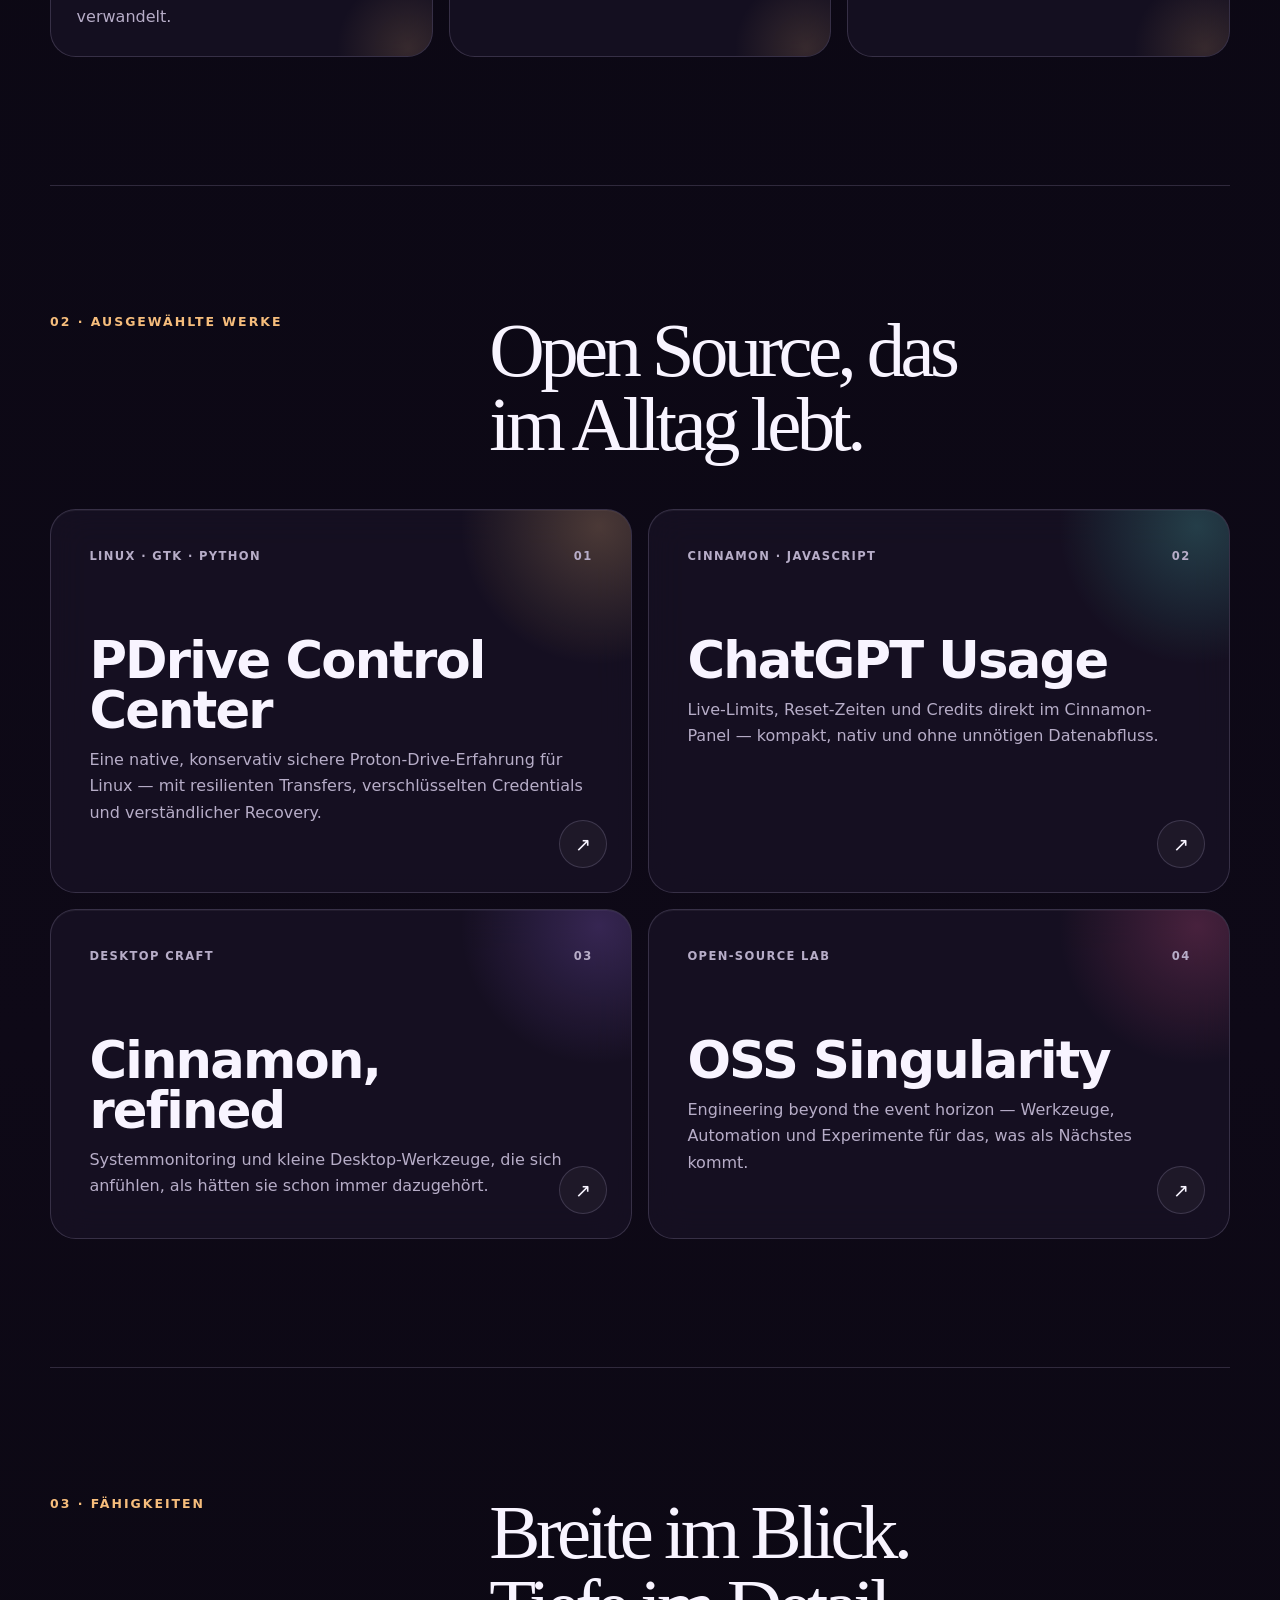
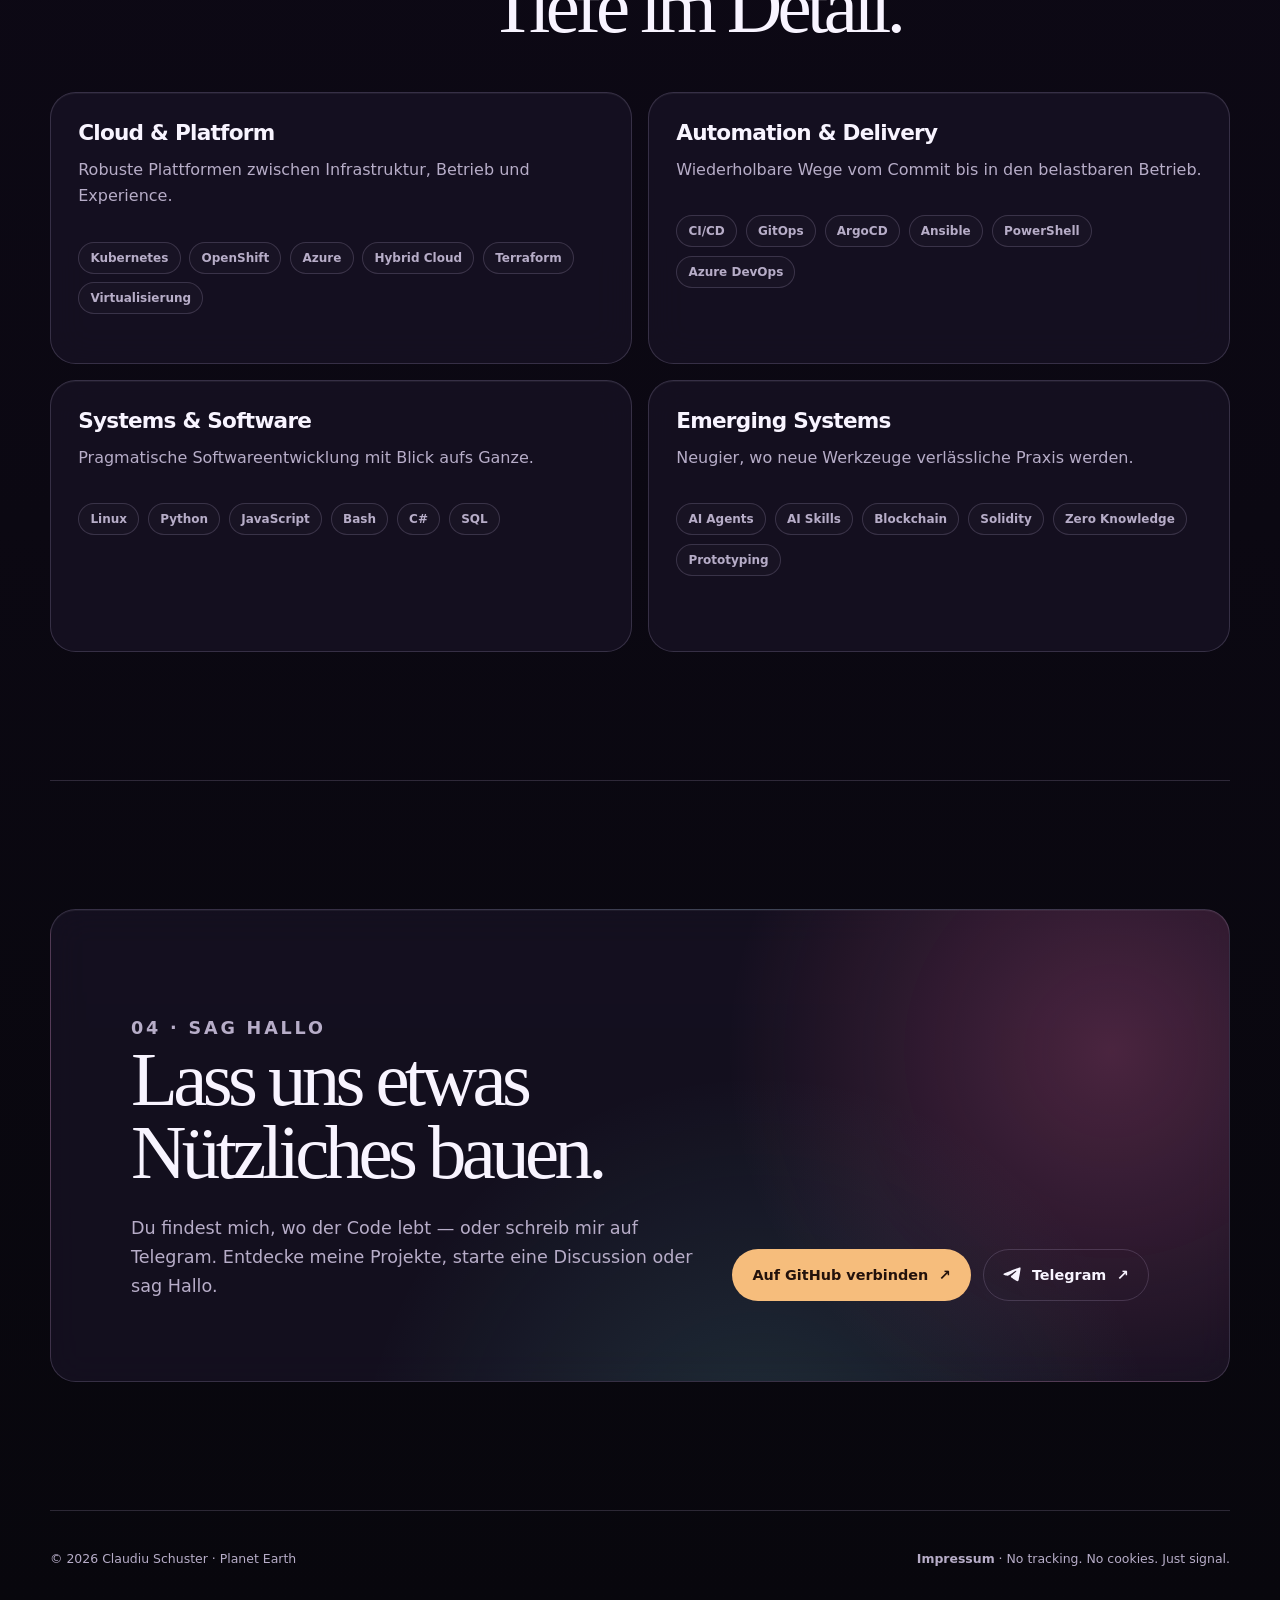
==== commit c901fba4: "Add minimal web app manifest" ====
--- a/index.html
+++ b/index.html
@@ -24,6 +24,7 @@
     <meta name="twitter:image" content="https://claudiuschuster.de/assets/social-preview.png">
     <meta name="twitter:image:alt" content="Claudiu Schuster — two design worlds, one engineering signal">
     <link rel="canonical" href="https://claudiuschuster.de/">
+    <link rel="manifest" href="site.webmanifest">
     <link rel="icon" href="favicon.ico" sizes="any">
     <link rel="icon" href="assets/favicon.svg" type="image/svg+xml">
     <title>Claudiu Schuster — Feel the data flow ...</title>
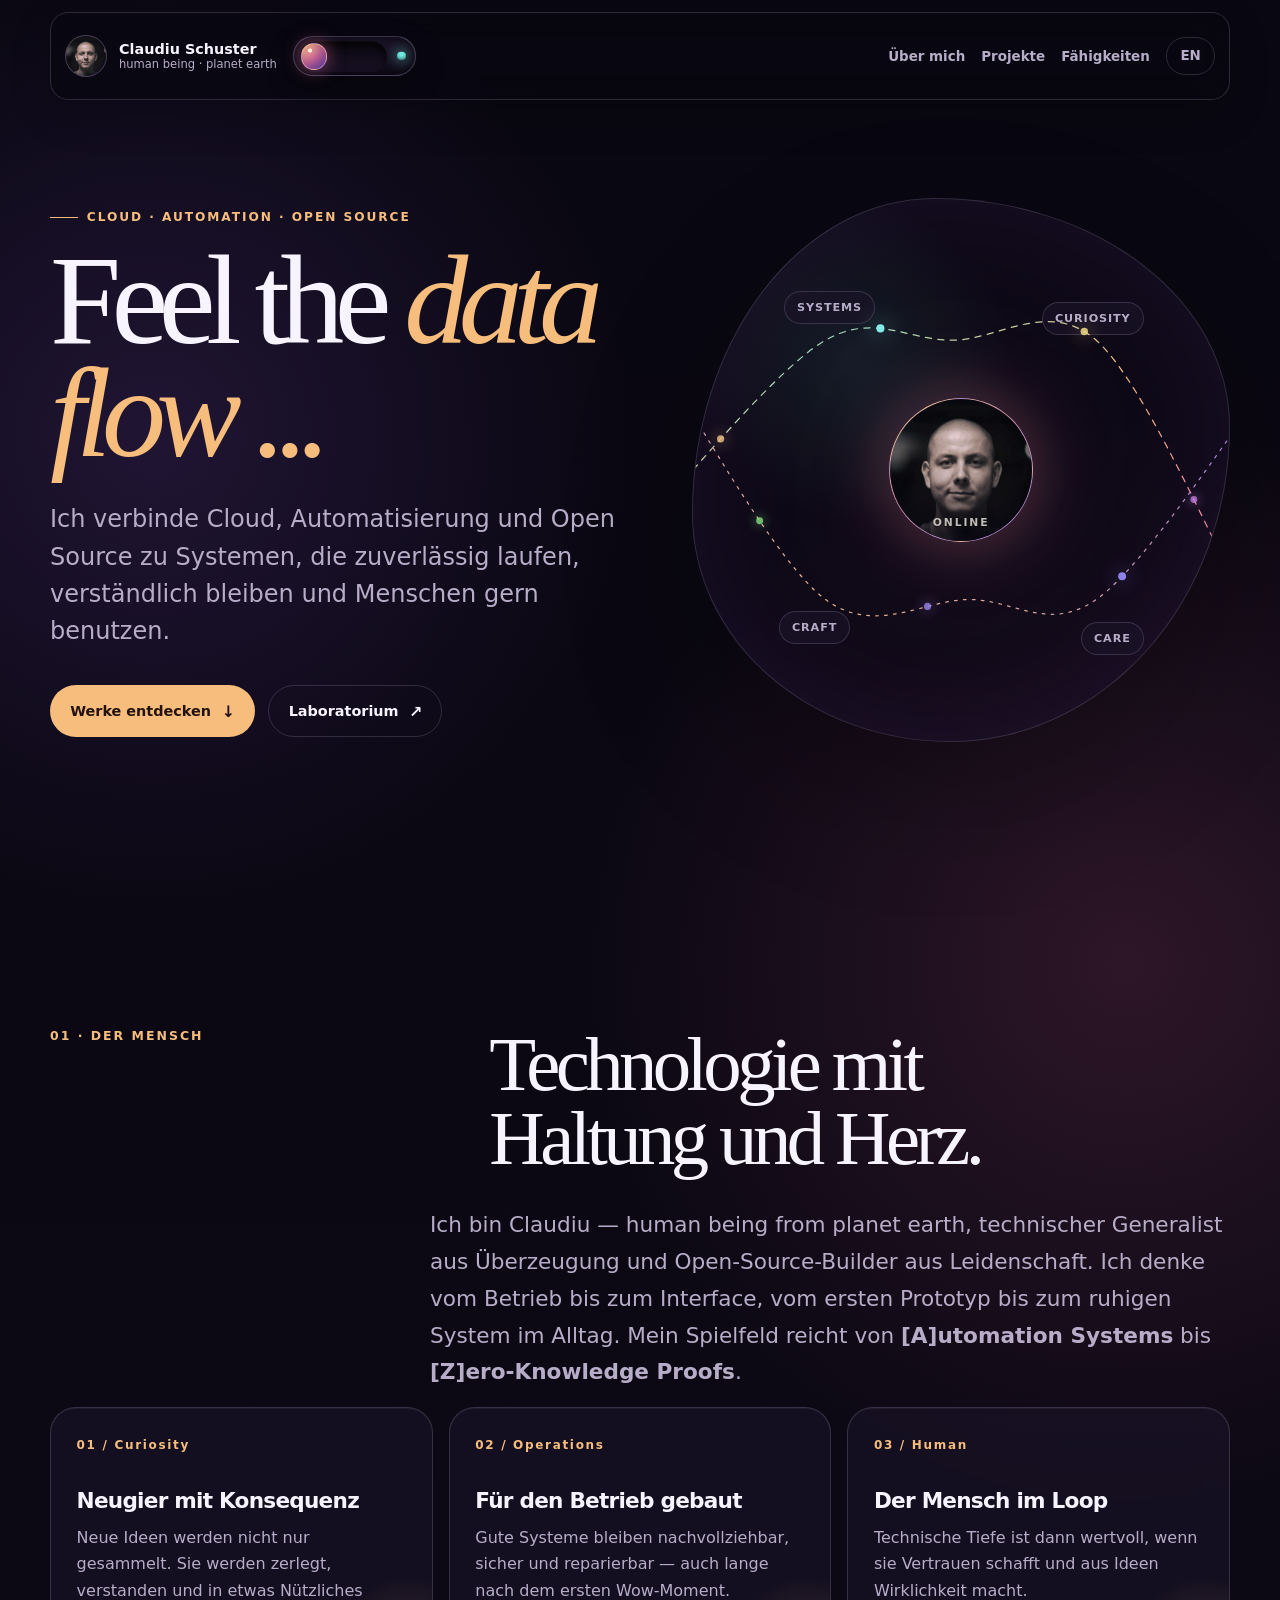
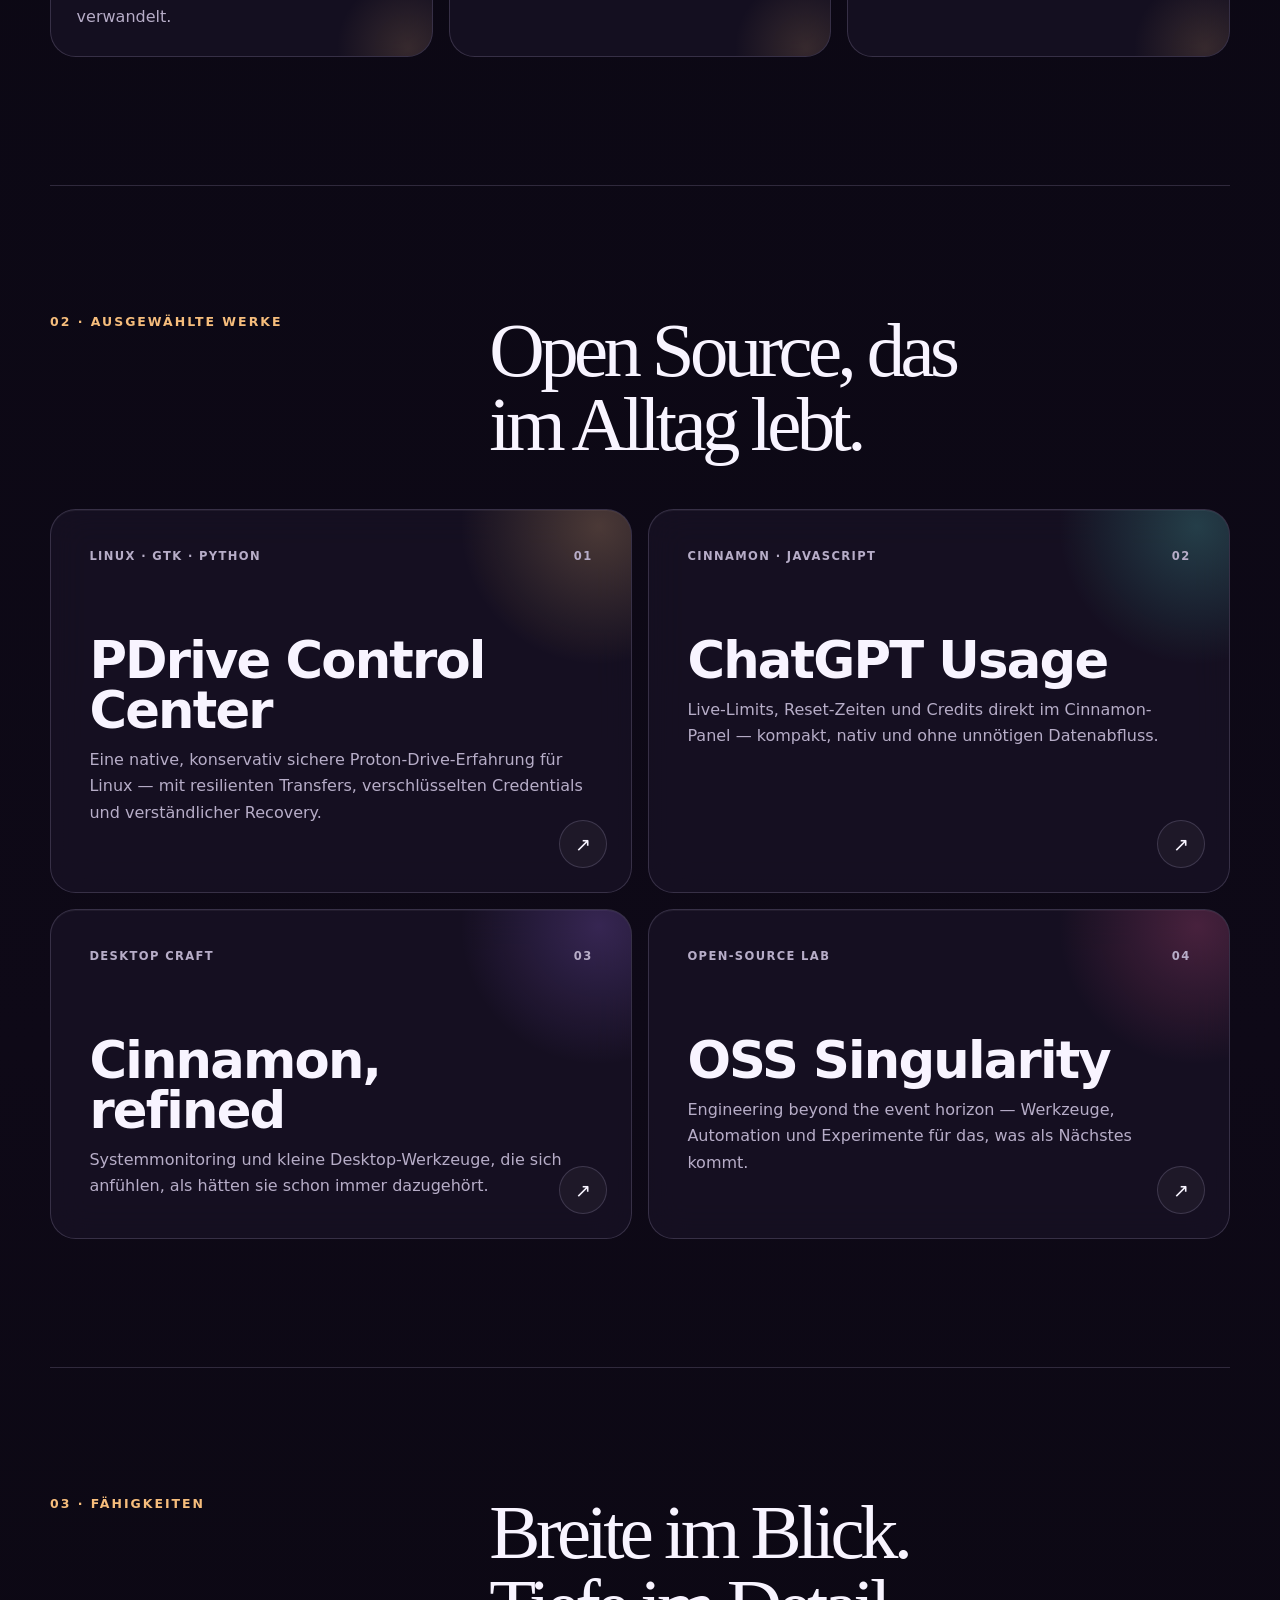
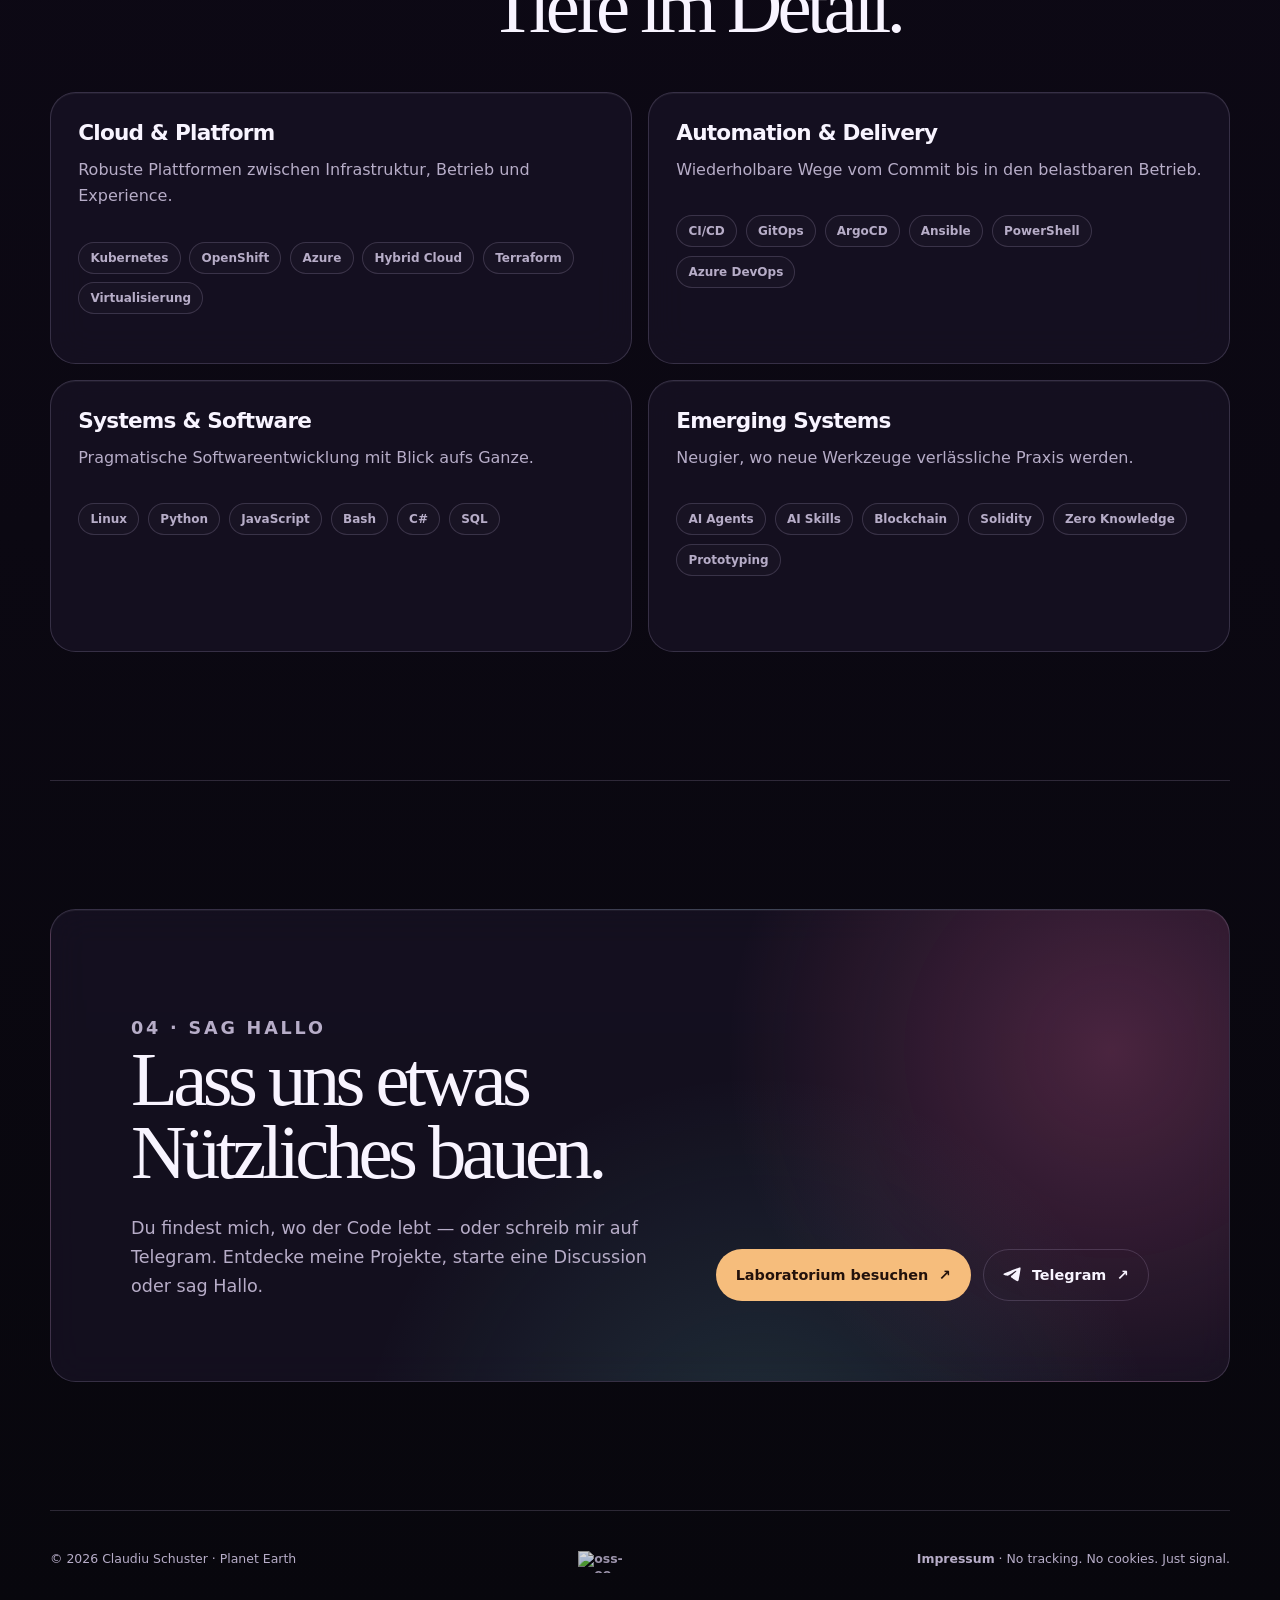
==== commit 81bcc881: "Point the personal site at the laboratory and port publication to lab CI (#1)" ====
--- a/index.html
+++ b/index.html
@@ -58,7 +58,7 @@
           <p class="eyebrow"><span data-world-only="atelier">Cloud · Automation · Open Source</span><span data-world-only="prismatic">Feel the data flow ...</span></p>
           <h1 id="hero-title"><span data-world-only="atelier">Feel the <em>data flow ...</em></span><span data-world-only="prismatic"><span class="lang-de">Neugier, <em>die liefert.</em></span><span class="lang-en">Curiosity <em>that ships.</em></span></span></h1>
           <p class="hero-lead"><span data-world-only="atelier"><span class="lang-de">Ich verbinde Cloud, Automatisierung und Open Source zu Systemen, die zuverlässig laufen, verständlich bleiben und Menschen gern benutzen.</span><span class="lang-en">I connect cloud, automation and open source into systems that run reliably, remain understandable and feel good to use.</span></span><span data-world-only="prismatic"><span class="lang-de">Ich mache robuste Systeme aus Cloud, Automatisierung und Open Source — mit technischer Tiefe, Freude am Experiment und<br>einem klaren Blick für die Menschen davor.</span><span class="lang-en">I turn cloud, automation and open source into robust systems — with technical depth, joy in experimentation and a clear view of the people in front of them.</span></span></p>
-          <div class="hero-actions"><a class="button button-primary" href="#projects"><span data-world-only="atelier"><span class="lang-de">Werke entdecken</span><span class="lang-en">Explore the creations</span></span><span data-world-only="prismatic"><span class="lang-de">Zeig mir die Projekte</span><span class="lang-en">Show me the projects</span></span> <span class="button-arrow" aria-hidden="true">↓</span></a><a class="button" href="https://github.com/ClaudiuSchuster">GitHub <span class="button-arrow" aria-hidden="true">↗</span></a></div>
+          <div class="hero-actions"><a class="button button-primary" href="#projects"><span data-world-only="atelier"><span class="lang-de">Werke entdecken</span><span class="lang-en">Explore the creations</span></span><span data-world-only="prismatic"><span class="lang-de">Zeig mir die Projekte</span><span class="lang-en">Show me the projects</span></span> <span class="button-arrow" aria-hidden="true">↓</span></a><a class="button" href="https://oss-oo.io/ClaudiuSchuster"><span class="lang-de">Laboratorium</span><span class="lang-en">Laboratory</span> <span class="button-arrow" aria-hidden="true">↗</span></a></div>
         </div>
         <div class="flow-canvas" aria-hidden="true">
           <svg viewBox="0 0 600 600" preserveAspectRatio="none" aria-hidden="true">
@@ -77,7 +77,7 @@
 
       <section class="section site-shell" id="projects" aria-labelledby="projects-title">
         <div class="section-header"><p class="section-kicker">02 · <span class="lang-de">Ausgewählte Werke</span><span class="lang-en">Selected creations</span></p><h2 id="projects-title"><span data-world-only="atelier"><span class="lang-de">Open Source, das im Alltag lebt.</span><span class="lang-en">Open Source for everyday life.</span></span><span data-world-only="prismatic"><span class="lang-de">Ideen werden zu nützlichen Dingen.</span><span class="lang-en">Ideas turned into useful things.</span></span></h2></div>
-        <div class="project-grid"><a class="project-card" data-preview-src="https://raw.githubusercontent.com/oss-singularity/proton-drive-linux/main/.github/social-preview.png" href="https://github.com/oss-singularity/proton-drive-linux"><span class="project-meta"><span>Linux · GTK · Python</span><span>01</span></span><h3>PDrive Control Center</h3><p><span class="lang-de">Eine native, konservativ sichere Proton-Drive-Erfahrung für Linux — mit resilienten Transfers, verschlüsselten Credentials und verständlicher Recovery.</span><span class="lang-en">A native, conservatively safe Proton Drive experience for Linux — with resilient transfers, encrypted credentials and understandable recovery.</span></p><span class="project-link" aria-hidden="true">↗</span></a><a class="project-card" data-preview-src="https://raw.githubusercontent.com/oss-singularity/cinnamon-chatgpt-usage/main/.github/social-preview.png" href="https://github.com/oss-singularity/cinnamon-chatgpt-usage"><span class="project-meta"><span>Cinnamon · JavaScript</span><span>02</span></span><h3>ChatGPT Usage</h3><p><span class="lang-de">Live-Limits, Reset-Zeiten und Credits direkt im Cinnamon-Panel — kompakt, nativ und ohne unnötigen Datenabfluss.</span><span class="lang-en">Live limits, reset times and credits in the Cinnamon panel — compact, native and without unnecessary data exposure.</span></p><span class="project-link" aria-hidden="true">↗</span></a><a class="project-card" data-preview-src="https://raw.githubusercontent.com/oss-singularity/cinnamon-system-monitor/main/.github/social-preview.png" href="https://github.com/oss-singularity/cinnamon-system-monitor"><span class="project-meta"><span>Desktop craft</span><span>03</span></span><h3>Cinnamon, refined</h3><p><span class="lang-de">Systemmonitoring und kleine Desktop-Werkzeuge, die sich anfühlen, als hätten sie schon immer dazugehört.</span><span class="lang-en">System monitoring and small desktop tools that feel as though they have always belonged there.</span></p><span class="project-link" aria-hidden="true">↗</span></a><a class="project-card" data-preview-src="https://oss-singularity.io/assets/social/oss-singularity-social-preview.png" href="https://github.com/oss-singularity"><span class="project-meta"><span>Open-source lab</span><span>04</span></span><h3>OSS Singularity</h3><p><span class="lang-de">Engineering beyond the event horizon — Werkzeuge, Automation und Experimente für das, was als Nächstes kommt.</span><span class="lang-en">Engineering beyond the event horizon — tools, automation and experiments built for what comes next.</span></p><span class="project-link" aria-hidden="true">↗</span></a></div>
+        <div class="project-grid"><a class="project-card" data-preview-src="https://oss-oo.io/OSS-Singularity/proton-drive-linux/raw/branch/main/.github/social-preview.png" href="https://oss-oo.io/OSS-Singularity/proton-drive-linux"><span class="project-meta"><span>Linux · GTK · Python</span><span>01</span></span><h3>PDrive Control Center</h3><p><span class="lang-de">Eine native, konservativ sichere Proton-Drive-Erfahrung für Linux — mit resilienten Transfers, verschlüsselten Credentials und verständlicher Recovery.</span><span class="lang-en">A native, conservatively safe Proton Drive experience for Linux — with resilient transfers, encrypted credentials and understandable recovery.</span></p><span class="project-link" aria-hidden="true">↗</span></a><a class="project-card" data-preview-src="https://oss-oo.io/OSS-Singularity/cinnamon-chatgpt-usage/raw/branch/main/.github/social-preview.png" href="https://oss-oo.io/OSS-Singularity/cinnamon-chatgpt-usage"><span class="project-meta"><span>Cinnamon · JavaScript</span><span>02</span></span><h3>ChatGPT Usage</h3><p><span class="lang-de">Live-Limits, Reset-Zeiten und Credits direkt im Cinnamon-Panel — kompakt, nativ und ohne unnötigen Datenabfluss.</span><span class="lang-en">Live limits, reset times and credits in the Cinnamon panel — compact, native and without unnecessary data exposure.</span></p><span class="project-link" aria-hidden="true">↗</span></a><a class="project-card" data-preview-src="https://oss-oo.io/OSS-Singularity/cinnamon-system-monitor/raw/branch/main/.github/social-preview.png" href="https://oss-oo.io/OSS-Singularity/cinnamon-system-monitor"><span class="project-meta"><span>Desktop craft</span><span>03</span></span><h3>Cinnamon, refined</h3><p><span class="lang-de">Systemmonitoring und kleine Desktop-Werkzeuge, die sich anfühlen, als hätten sie schon immer dazugehört.</span><span class="lang-en">System monitoring and small desktop tools that feel as though they have always belonged there.</span></p><span class="project-link" aria-hidden="true">↗</span></a><a class="project-card" data-preview-src="https://oss-singularity.io/assets/social/oss-singularity-social-preview.png" href="https://oss-oo.io/OSS-Singularity"><span class="project-meta"><span>Open-source lab</span><span>04</span></span><h3>OSS Singularity</h3><p><span class="lang-de">Engineering beyond the event horizon — Werkzeuge, Automation und Experimente für das, was als Nächstes kommt.</span><span class="lang-en">Engineering beyond the event horizon — tools, automation and experiments built for what comes next.</span></p><span class="project-link" aria-hidden="true">↗</span></a></div>
       </section>
 
       <section class="section site-shell" id="capabilities" aria-labelledby="capabilities-title">
@@ -85,9 +85,9 @@
         <div class="capability-grid"><article class="capability-card"><h3>Cloud & Platform</h3><p><span class="lang-de">Robuste Plattformen zwischen Infrastruktur, Betrieb und Experience.</span><span class="lang-en">Robust platforms across infrastructure, operations and experience.</span></p><ul class="tag-list"><li>Kubernetes</li><li>OpenShift</li><li>Azure</li><li>Hybrid Cloud</li><li>Terraform</li><li><span class="lang-de">Virtualisierung</span><span class="lang-en">Virtualization</span></li></ul></article><article class="capability-card"><h3>Automation & Delivery</h3><p><span class="lang-de">Wiederholbare Wege vom Commit bis in den belastbaren Betrieb.</span><span class="lang-en">Repeatable paths from commit to resilient operations.</span></p><ul class="tag-list"><li>CI/CD</li><li>GitOps</li><li>ArgoCD</li><li>Ansible</li><li>PowerShell</li><li>Azure DevOps</li></ul></article><article class="capability-card"><h3>Systems & Software</h3><p><span class="lang-de">Pragmatische Softwareentwicklung mit Blick aufs Ganze.</span><span class="lang-en">Pragmatic software engineering with a clear view of the full system.</span></p><ul class="tag-list"><li>Linux</li><li>Python</li><li>JavaScript</li><li>Bash</li><li>C#</li><li>SQL</li></ul></article><article class="capability-card"><h3>Emerging Systems</h3><p><span class="lang-de">Neugier, wo neue Werkzeuge verlässliche Praxis werden.</span><span class="lang-en">Curiosity where new tools become reliable practice.</span></p><ul class="tag-list"><li>AI Agents</li><li>AI Skills</li><li>Blockchain</li><li>Solidity</li><li>Zero Knowledge</li><li>Prototyping</li></ul></article></div>
       </section>
 
-      <section class="section site-shell" id="contact" aria-labelledby="contact-title"><div class="contact-card"><div><p class="section-kicker">04 · <span class="lang-de">Sag Hallo</span><span class="lang-en">Say hello</span></p><h2 id="contact-title"><span data-world-only="atelier"><span class="lang-de">Lass uns etwas Nützliches bauen.</span><span class="lang-en">Let’s build something useful.</span></span><span data-world-only="prismatic"><span class="lang-de">Lass uns das nächste Ding verwirklichen.</span><span class="lang-en">Let’s make the next thing real.</span></span></h2><p><span class="lang-de">Du findest mich, wo der Code lebt — oder schreib mir auf Telegram. Entdecke meine Projekte, starte eine Discussion oder sag Hallo.</span><span class="lang-en">You’ll find me where the code lives — or message me on Telegram.<br>Explore my projects, start a discussion or say hello.</span></p></div><div class="contact-actions"><a class="button button-primary" href="https://github.com/ClaudiuSchuster"><span class="lang-de">Auf GitHub verbinden</span><span class="lang-en">Connect on GitHub</span> <span aria-hidden="true">↗</span></a><a class="button" href="https://t.me/ClaudiuSchuster"><svg class="telegram-icon" width="16" height="16" viewBox="0 0 16 16" fill="currentColor" aria-hidden="true" focusable="false"><path d="M1.331 6.366C5.358 4.672 8.043 3.556 9.386 3.017c3.836-1.541 4.633-1.808 5.152-1.817.114-.002.37.025.536.155.14.11.178.257.196.361.019.104.042.34.023.525-.208 2.108-1.107 7.225-1.565 9.586-.193.999-.575 1.334-.944 1.367-.803.071-1.412-.512-2.188-1.003-1.216-.77-1.902-1.248-3.082-1.999-1.364-.868-.48-1.345.298-2.124.203-.204 3.737-3.307 3.805-3.588.009-.036.017-.167-.064-.236-.081-.07-.2-.046-.286-.027-.122.026-2.064 1.266-5.826 3.717-.551.366-1.05.544-1.498.534-.493-.01-1.442-.269-2.147-.49-.865-.272-1.552-.415-1.492-.876.031-.24.373-.486 1.027-.737Z"></path></svg>Telegram <span aria-hidden="true">↗</span></a></div></div></section>
+      <section class="section site-shell" id="contact" aria-labelledby="contact-title"><div class="contact-card"><div><p class="section-kicker">04 · <span class="lang-de">Sag Hallo</span><span class="lang-en">Say hello</span></p><h2 id="contact-title"><span data-world-only="atelier"><span class="lang-de">Lass uns etwas Nützliches bauen.</span><span class="lang-en">Let’s build something useful.</span></span><span data-world-only="prismatic"><span class="lang-de">Lass uns das nächste Ding verwirklichen.</span><span class="lang-en">Let’s make the next thing real.</span></span></h2><p><span class="lang-de">Du findest mich, wo der Code lebt — oder schreib mir auf Telegram. Entdecke meine Projekte, starte eine Discussion oder sag Hallo.</span><span class="lang-en">You’ll find me where the code lives — or message me on Telegram.<br>Explore my projects, start a discussion or say hello.</span></p></div><div class="contact-actions"><a class="button button-primary" href="https://oss-oo.io/ClaudiuSchuster"><span class="lang-de">Laboratorium besuchen</span><span class="lang-en">Visit the laboratory</span> <span aria-hidden="true">↗</span></a><a class="button" href="https://t.me/ClaudiuSchuster"><svg class="telegram-icon" width="16" height="16" viewBox="0 0 16 16" fill="currentColor" aria-hidden="true" focusable="false"><path d="M1.331 6.366C5.358 4.672 8.043 3.556 9.386 3.017c3.836-1.541 4.633-1.808 5.152-1.817.114-.002.37.025.536.155.14.11.178.257.196.361.019.104.042.34.023.525-.208 2.108-1.107 7.225-1.565 9.586-.193.999-.575 1.334-.944 1.367-.803.071-1.412-.512-2.188-1.003-1.216-.77-1.902-1.248-3.082-1.999-1.364-.868-.48-1.345.298-2.124.203-.204 3.737-3.307 3.805-3.588.009-.036.017-.167-.064-.236-.081-.07-.2-.046-.286-.027-.122.026-2.064 1.266-5.826 3.717-.551.366-1.05.544-1.498.534-.493-.01-1.442-.269-2.147-.49-.865-.272-1.552-.415-1.492-.876.031-.24.373-.486 1.027-.737Z"></path></svg>Telegram <span aria-hidden="true">↗</span></a></div></div></section>
     </main>
 
-    <footer class="site-footer site-shell"><span>© 2026 Claudiu Schuster · Planet Earth</span><span><a href="legal.html"><span class="lang-de">Impressum</span><span class="lang-en">Legal notice</span></a> · No tracking. No cookies. <span data-world-only="atelier">Just signal.</span><span data-world-only="prismatic">Full spectrum.</span></span></footer>
+    <footer class="site-footer site-shell"><span>© 2026 Claudiu Schuster · Planet Earth</span><a class="lab-badge" href="https://oss-oo.io/" target="_blank" rel="noreferrer"><img src="https://oss-oo.io/OSS-OO/oss-oo/raw/branch/main/menu-logos/oss-oo-logo-horizontal_dark.svg" alt="oss-oo — the laboratory" width="792" height="302" loading="lazy"></a><span><a href="legal.html"><span class="lang-de">Impressum</span><span class="lang-en">Legal notice</span></a> · No tracking. No cookies. <span data-world-only="atelier">Just signal.</span><span data-world-only="prismatic">Full spectrum.</span></span></footer>
   </body>
 </html>
--- a/assets/base.css
+++ b/assets/base.css
@@ -818,3 +818,20 @@
     transition-duration: 0.01ms;
   }
 }
+
+/* oss-oo laboratory badge in the footer (white wordmark for the dark atelier) */
+.site-footer .lab-badge {
+  display: inline-flex;
+  align-items: center;
+}
+
+.site-footer .lab-badge img {
+  height: 1.35rem;
+  width: auto;
+  opacity: 0.85;
+  transition: opacity 0.2s ease;
+}
+
+.site-footer .lab-badge:hover img {
+  opacity: 1;
+}
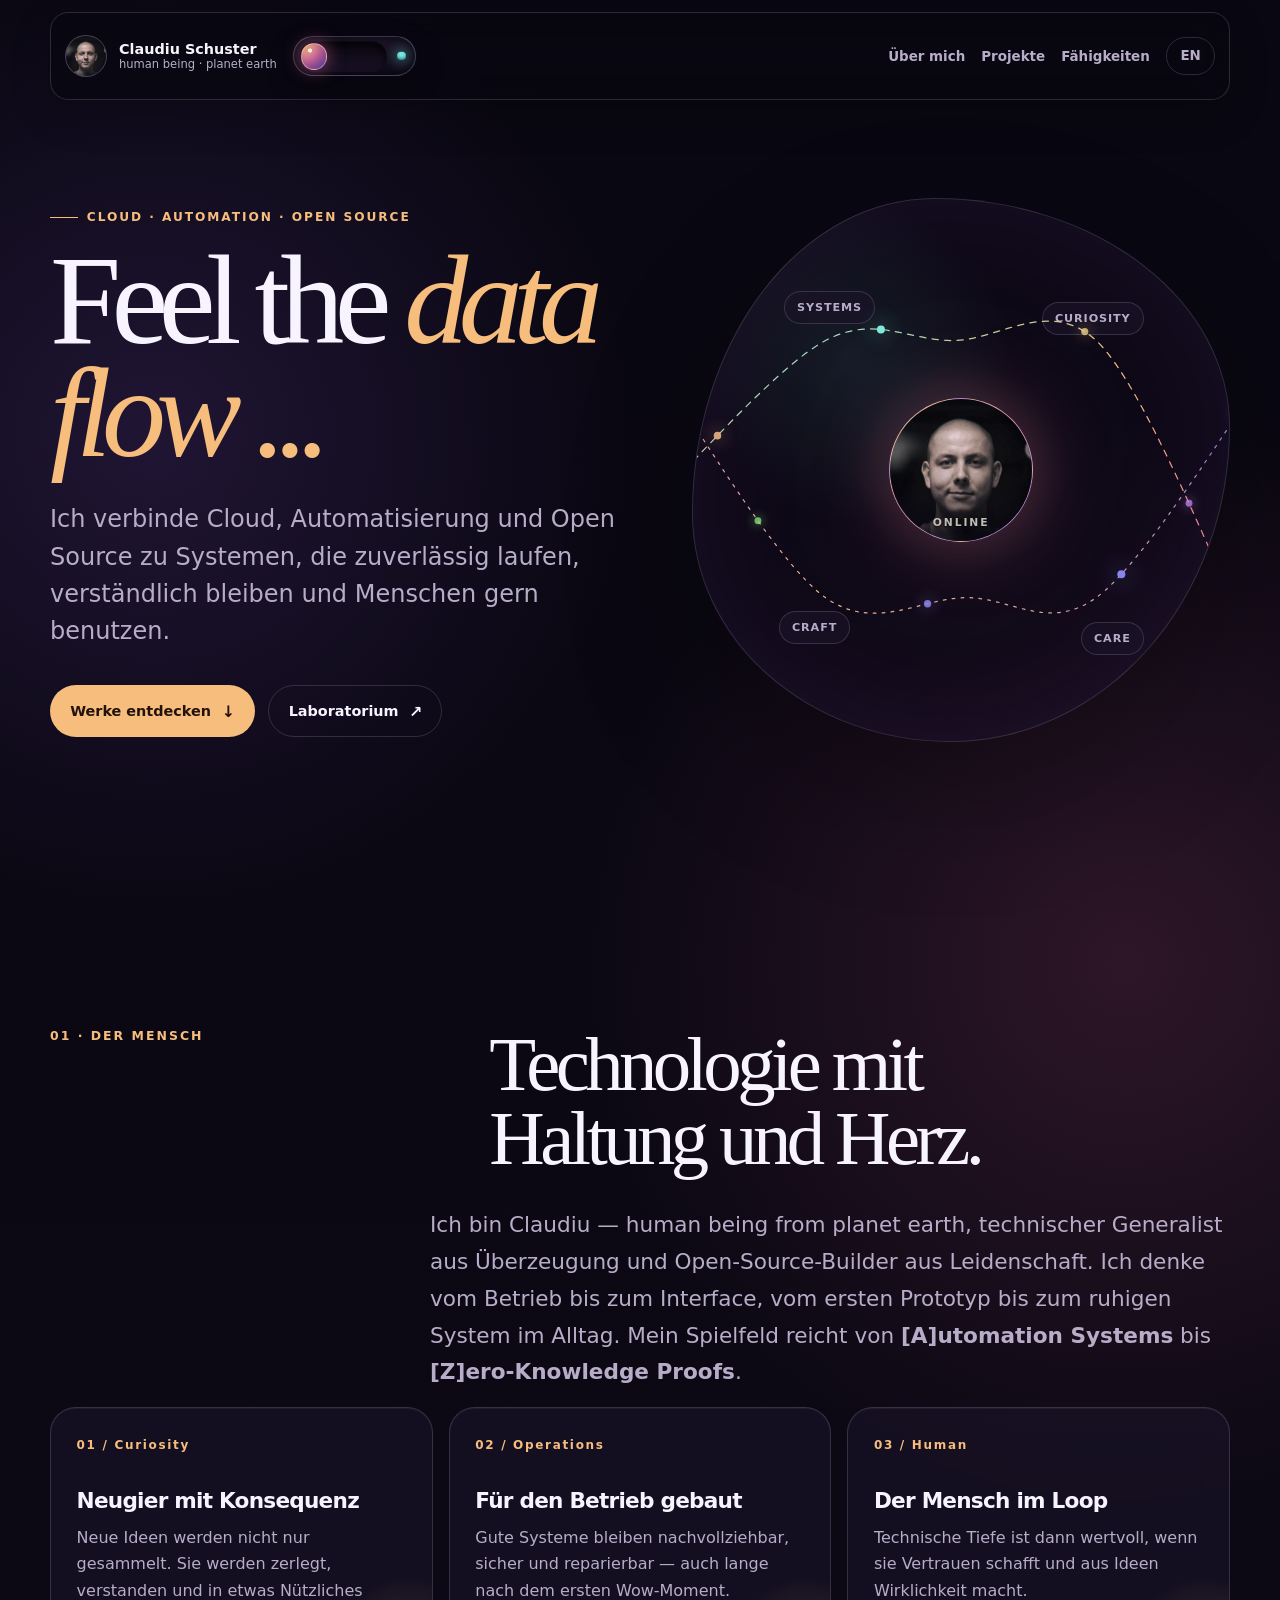
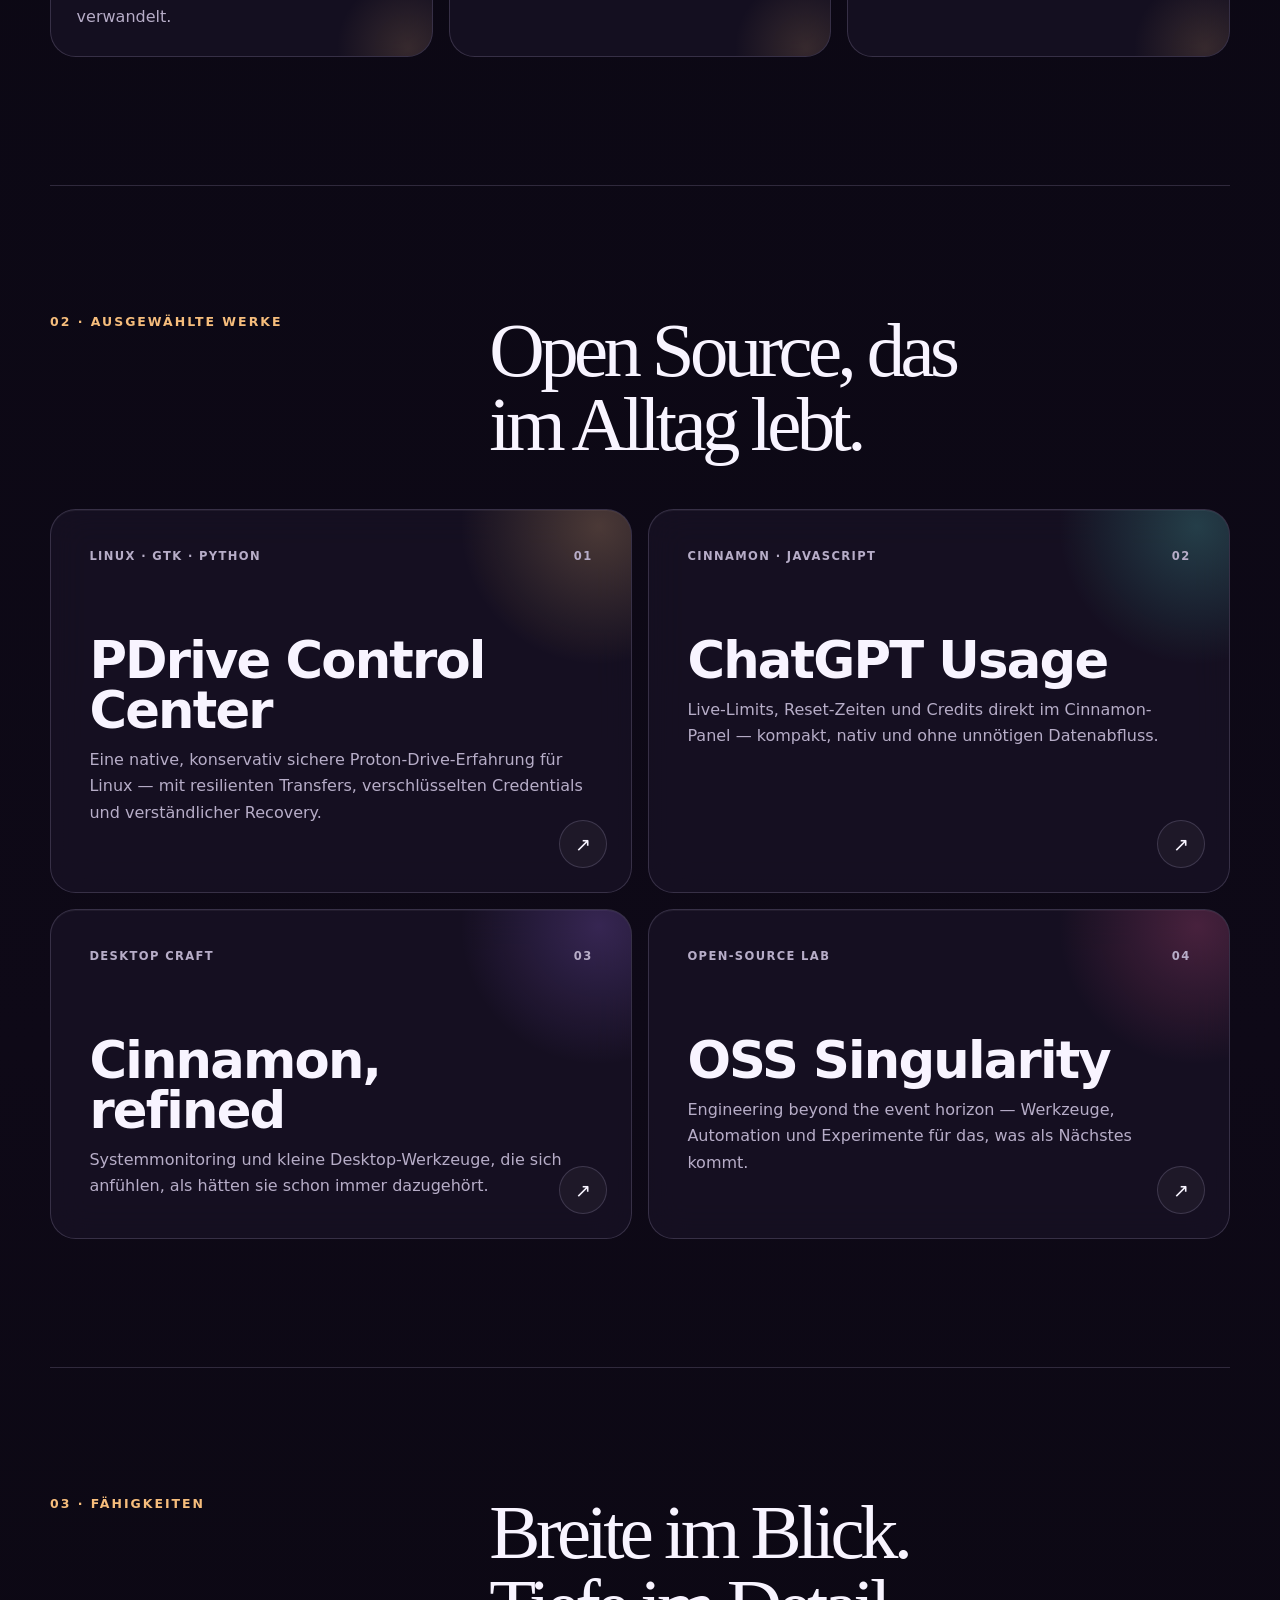
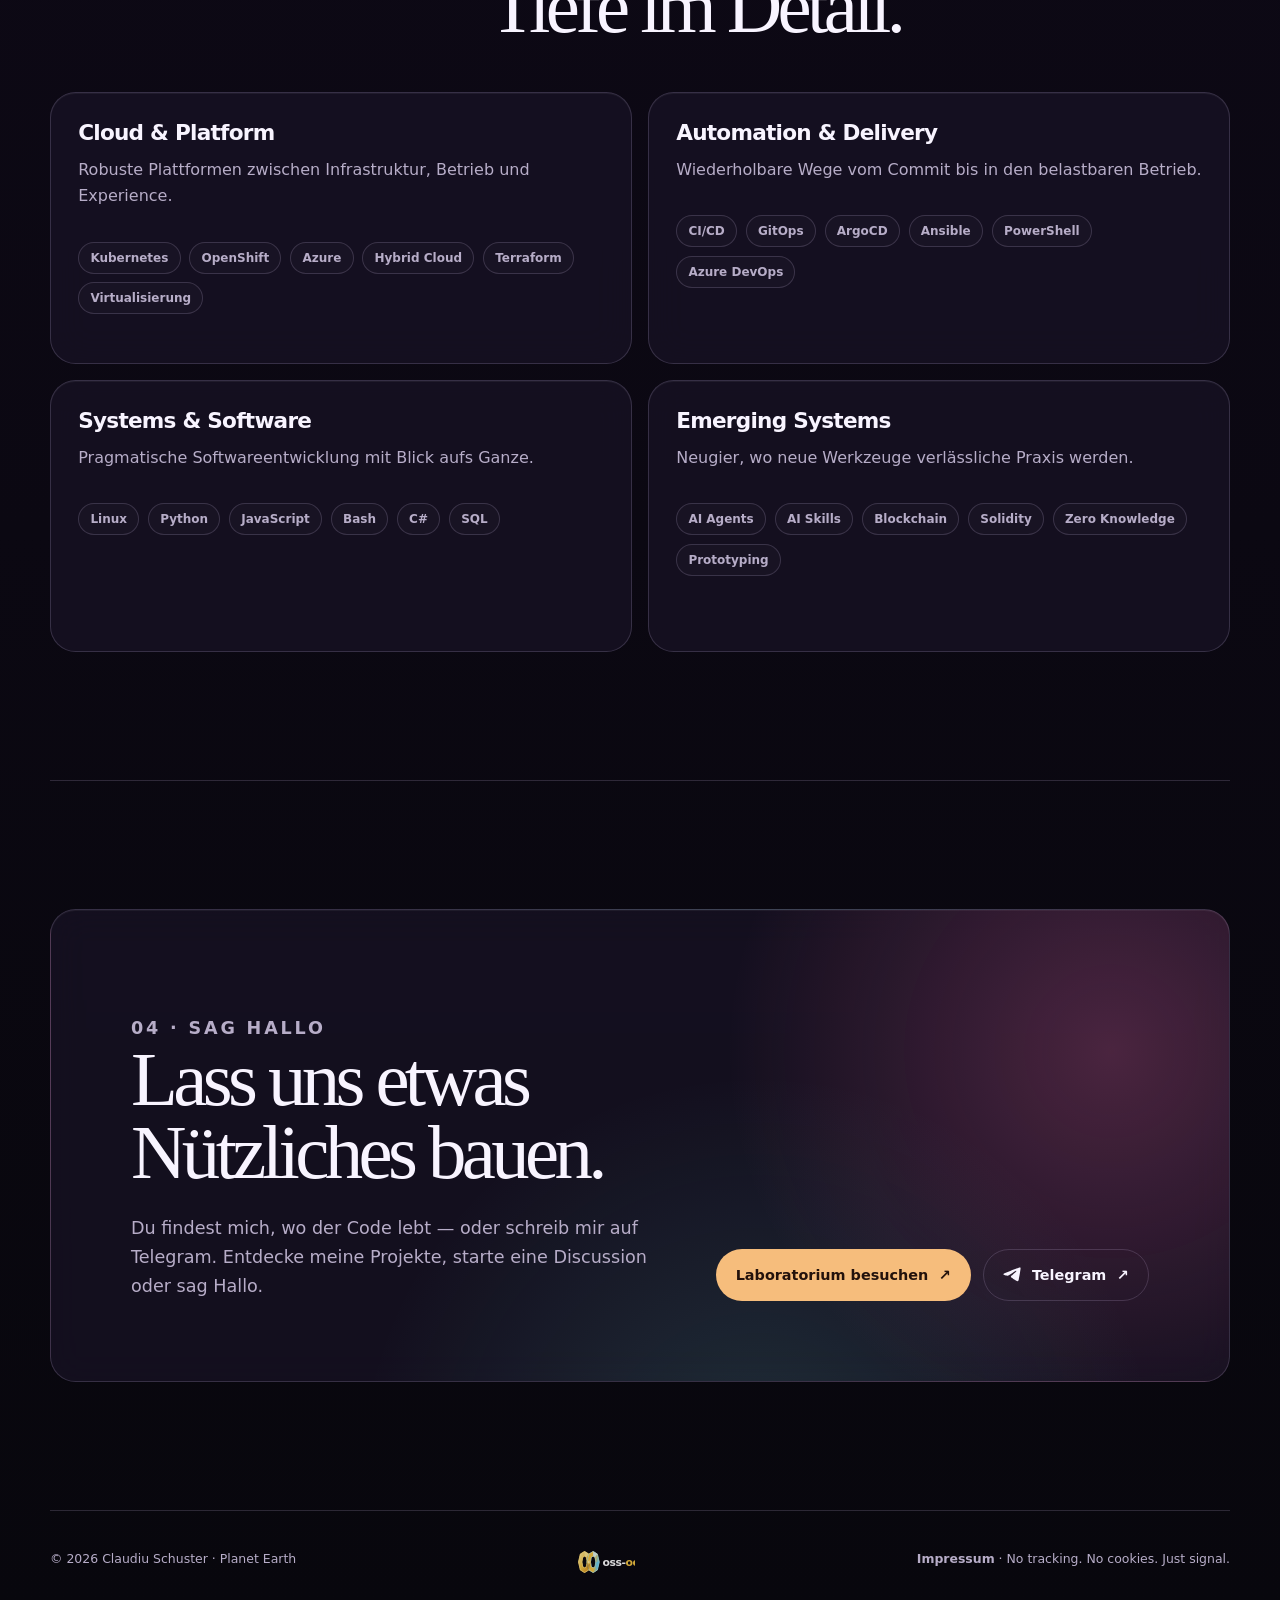
==== commit 3daabd4a: "Self-host the laboratory badge to satisfy the site CSP (#2)" ====
--- a/index.html
+++ b/index.html
@@ -88,6 +88,6 @@
       <section class="section site-shell" id="contact" aria-labelledby="contact-title"><div class="contact-card"><div><p class="section-kicker">04 · <span class="lang-de">Sag Hallo</span><span class="lang-en">Say hello</span></p><h2 id="contact-title"><span data-world-only="atelier"><span class="lang-de">Lass uns etwas Nützliches bauen.</span><span class="lang-en">Let’s build something useful.</span></span><span data-world-only="prismatic"><span class="lang-de">Lass uns das nächste Ding verwirklichen.</span><span class="lang-en">Let’s make the next thing real.</span></span></h2><p><span class="lang-de">Du findest mich, wo der Code lebt — oder schreib mir auf Telegram. Entdecke meine Projekte, starte eine Discussion oder sag Hallo.</span><span class="lang-en">You’ll find me where the code lives — or message me on Telegram.<br>Explore my projects, start a discussion or say hello.</span></p></div><div class="contact-actions"><a class="button button-primary" href="https://oss-oo.io/ClaudiuSchuster"><span class="lang-de">Laboratorium besuchen</span><span class="lang-en">Visit the laboratory</span> <span aria-hidden="true">↗</span></a><a class="button" href="https://t.me/ClaudiuSchuster"><svg class="telegram-icon" width="16" height="16" viewBox="0 0 16 16" fill="currentColor" aria-hidden="true" focusable="false"><path d="M1.331 6.366C5.358 4.672 8.043 3.556 9.386 3.017c3.836-1.541 4.633-1.808 5.152-1.817.114-.002.37.025.536.155.14.11.178.257.196.361.019.104.042.34.023.525-.208 2.108-1.107 7.225-1.565 9.586-.193.999-.575 1.334-.944 1.367-.803.071-1.412-.512-2.188-1.003-1.216-.77-1.902-1.248-3.082-1.999-1.364-.868-.48-1.345.298-2.124.203-.204 3.737-3.307 3.805-3.588.009-.036.017-.167-.064-.236-.081-.07-.2-.046-.286-.027-.122.026-2.064 1.266-5.826 3.717-.551.366-1.05.544-1.498.534-.493-.01-1.442-.269-2.147-.49-.865-.272-1.552-.415-1.492-.876.031-.24.373-.486 1.027-.737Z"></path></svg>Telegram <span aria-hidden="true">↗</span></a></div></div></section>
     </main>
 
-    <footer class="site-footer site-shell"><span>© 2026 Claudiu Schuster · Planet Earth</span><a class="lab-badge" href="https://oss-oo.io/" target="_blank" rel="noreferrer"><img src="https://oss-oo.io/OSS-OO/oss-oo/raw/branch/main/menu-logos/oss-oo-logo-horizontal_dark.svg" alt="oss-oo — the laboratory" width="792" height="302" loading="lazy"></a><span><a href="legal.html"><span class="lang-de">Impressum</span><span class="lang-en">Legal notice</span></a> · No tracking. No cookies. <span data-world-only="atelier">Just signal.</span><span data-world-only="prismatic">Full spectrum.</span></span></footer>
+    <footer class="site-footer site-shell"><span>© 2026 Claudiu Schuster · Planet Earth</span><a class="lab-badge" href="https://oss-oo.io/" target="_blank" rel="noreferrer"><img src="assets/oss-oo-logo-dark.svg" alt="oss-oo — the laboratory" width="792" height="302" loading="lazy"></a><span><a href="legal.html"><span class="lang-de">Impressum</span><span class="lang-en">Legal notice</span></a> · No tracking. No cookies. <span data-world-only="atelier">Just signal.</span><span data-world-only="prismatic">Full spectrum.</span></span></footer>
   </body>
 </html>
